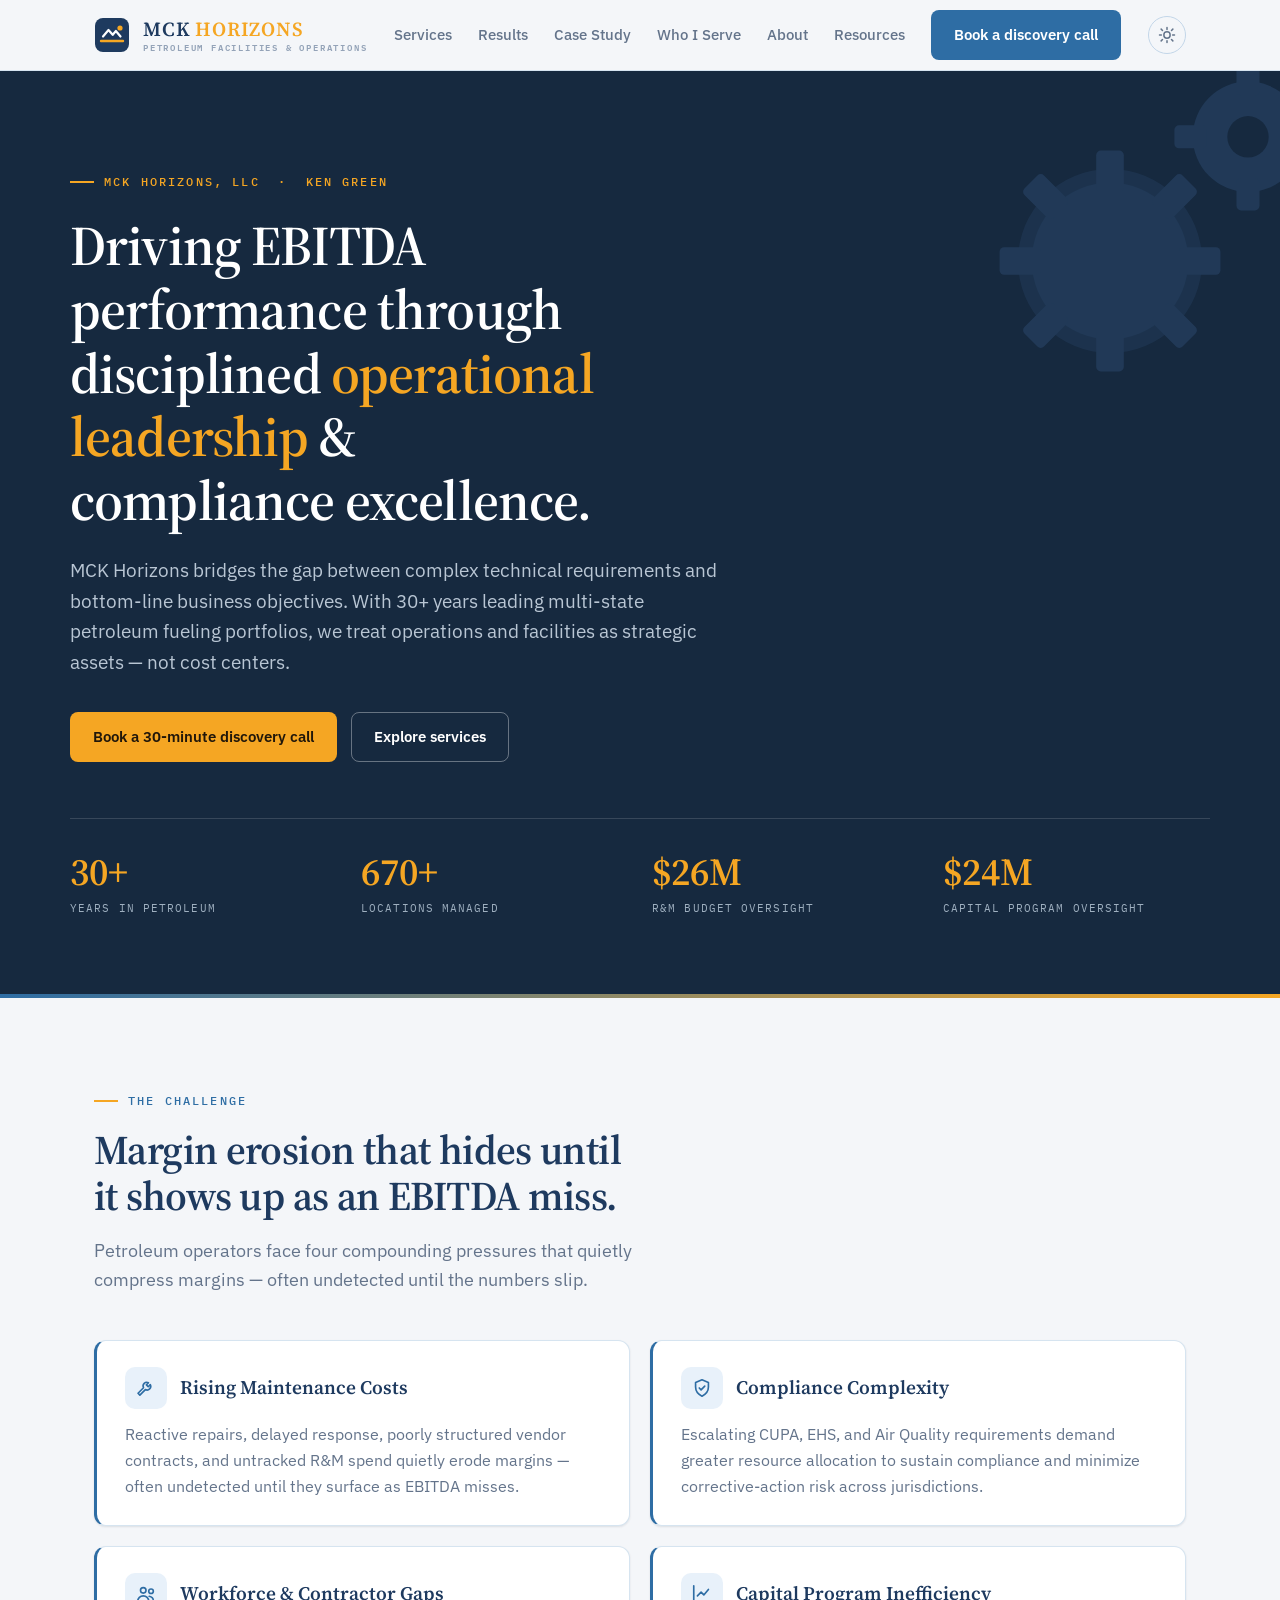
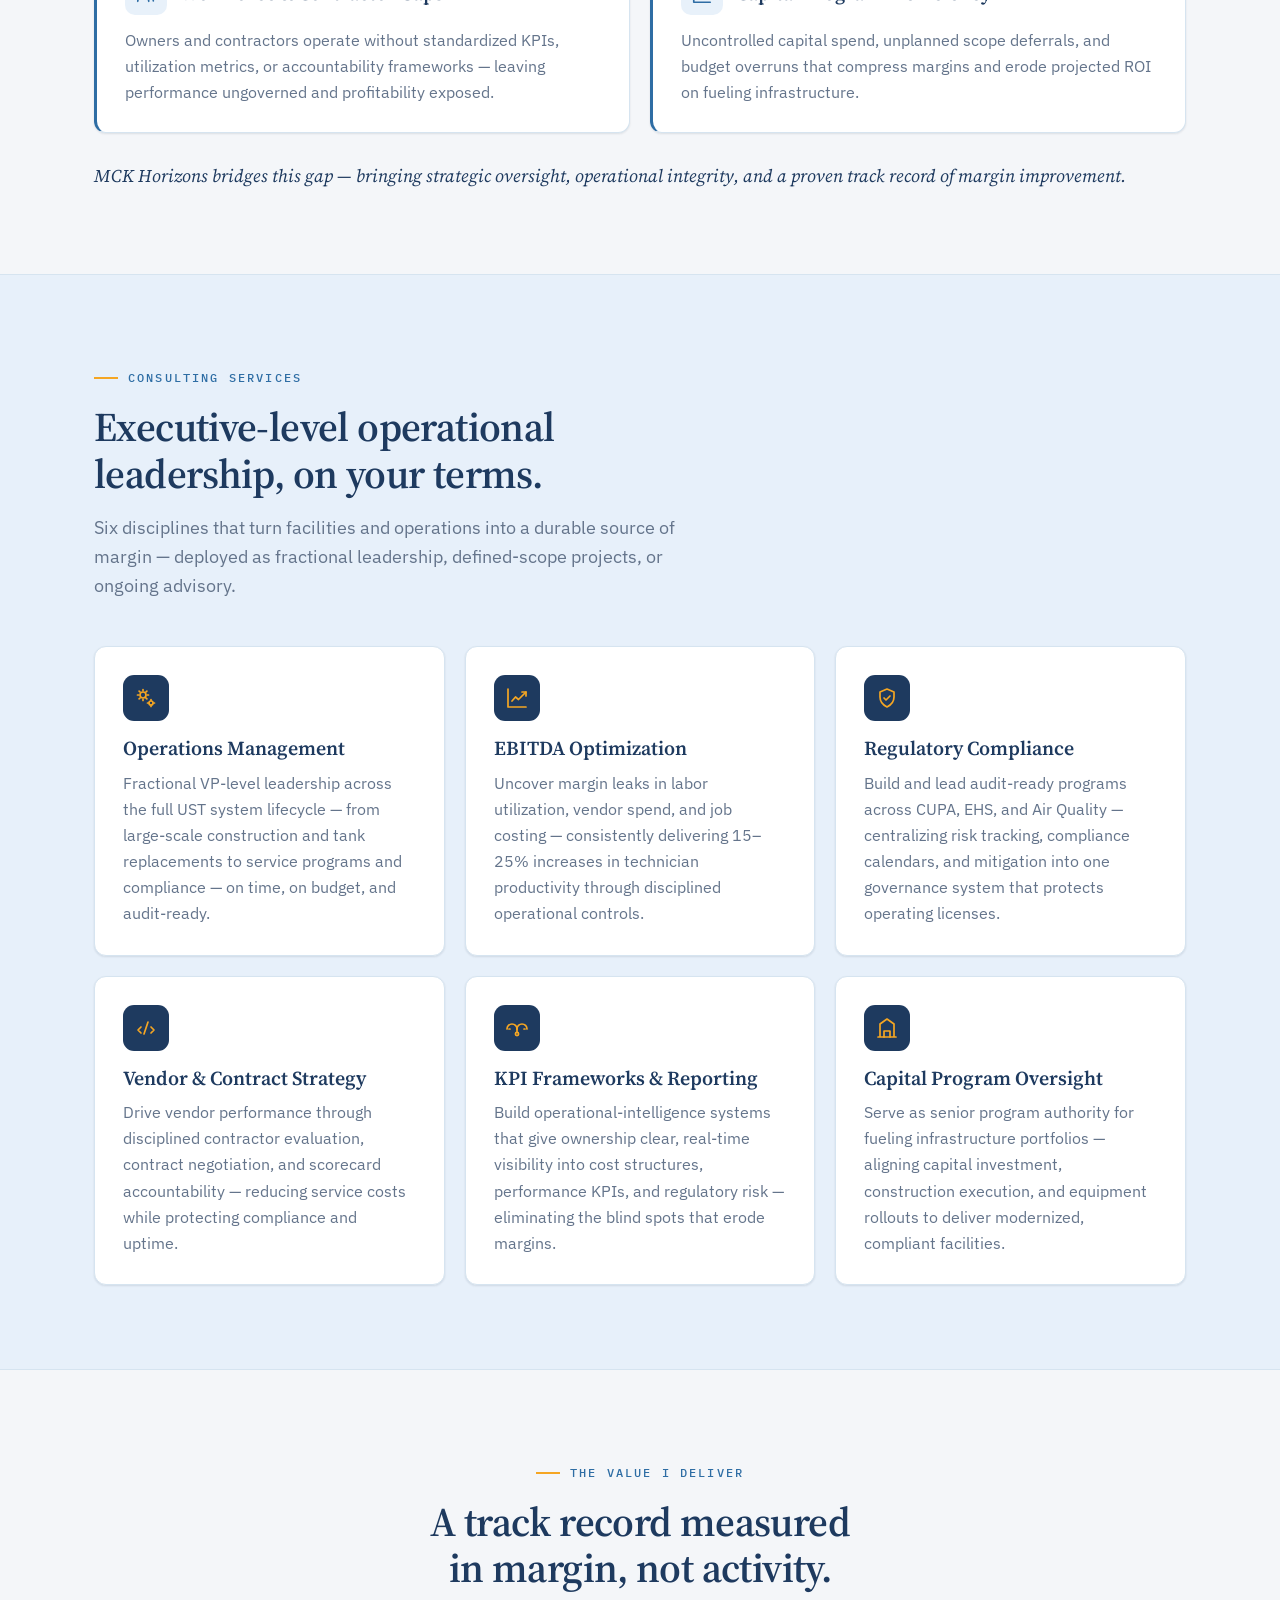
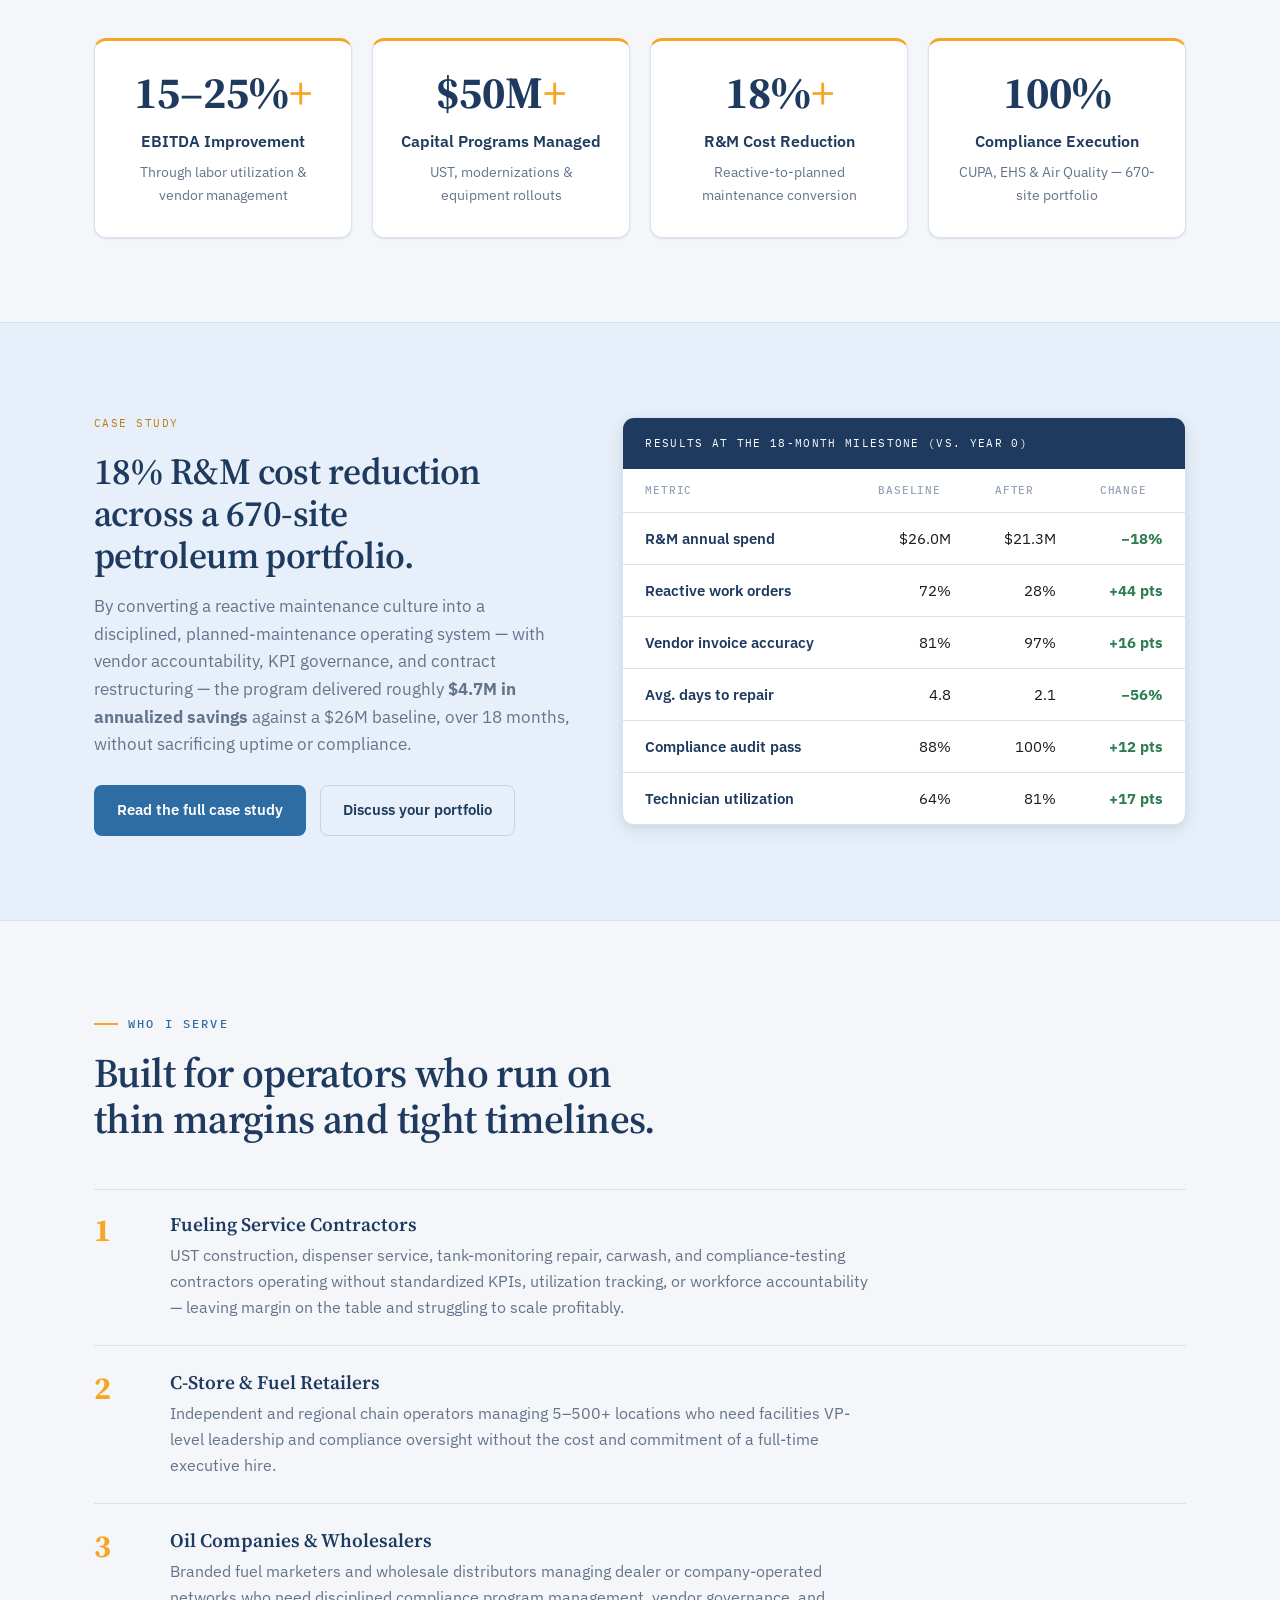
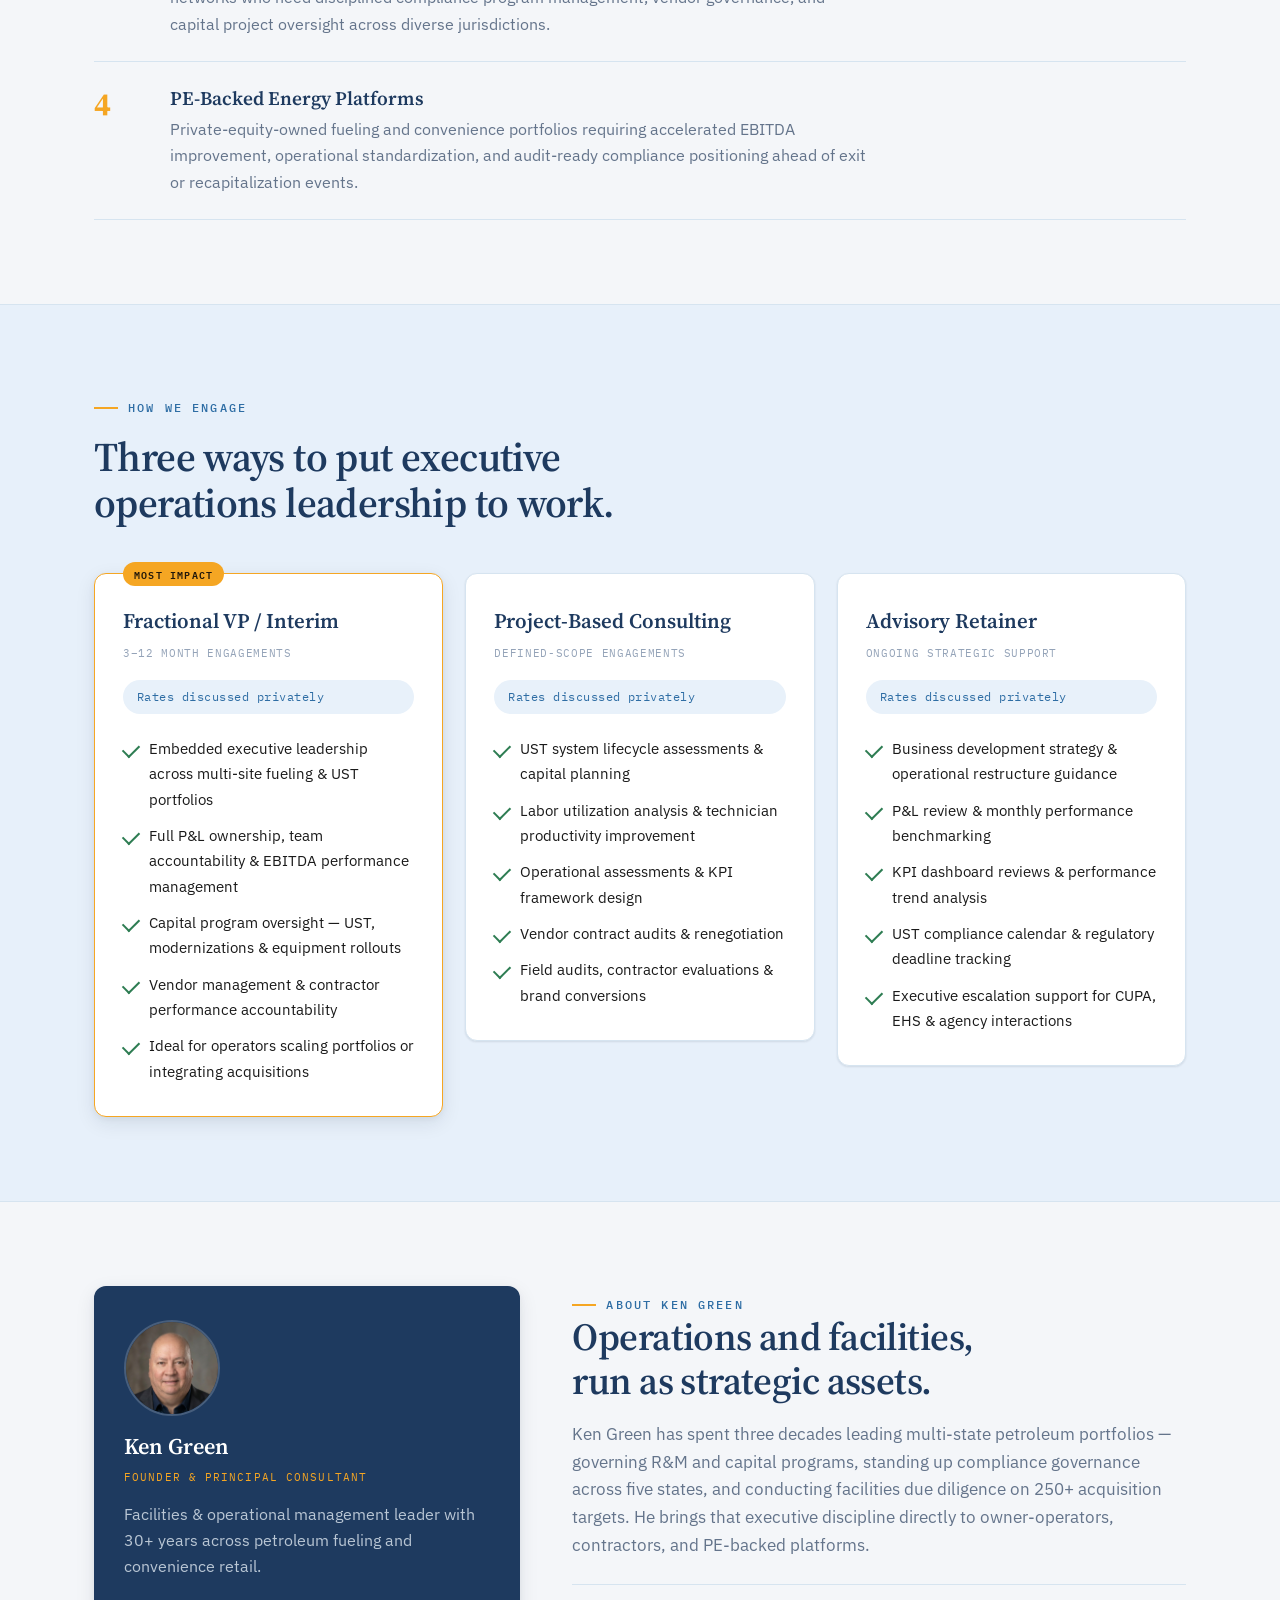
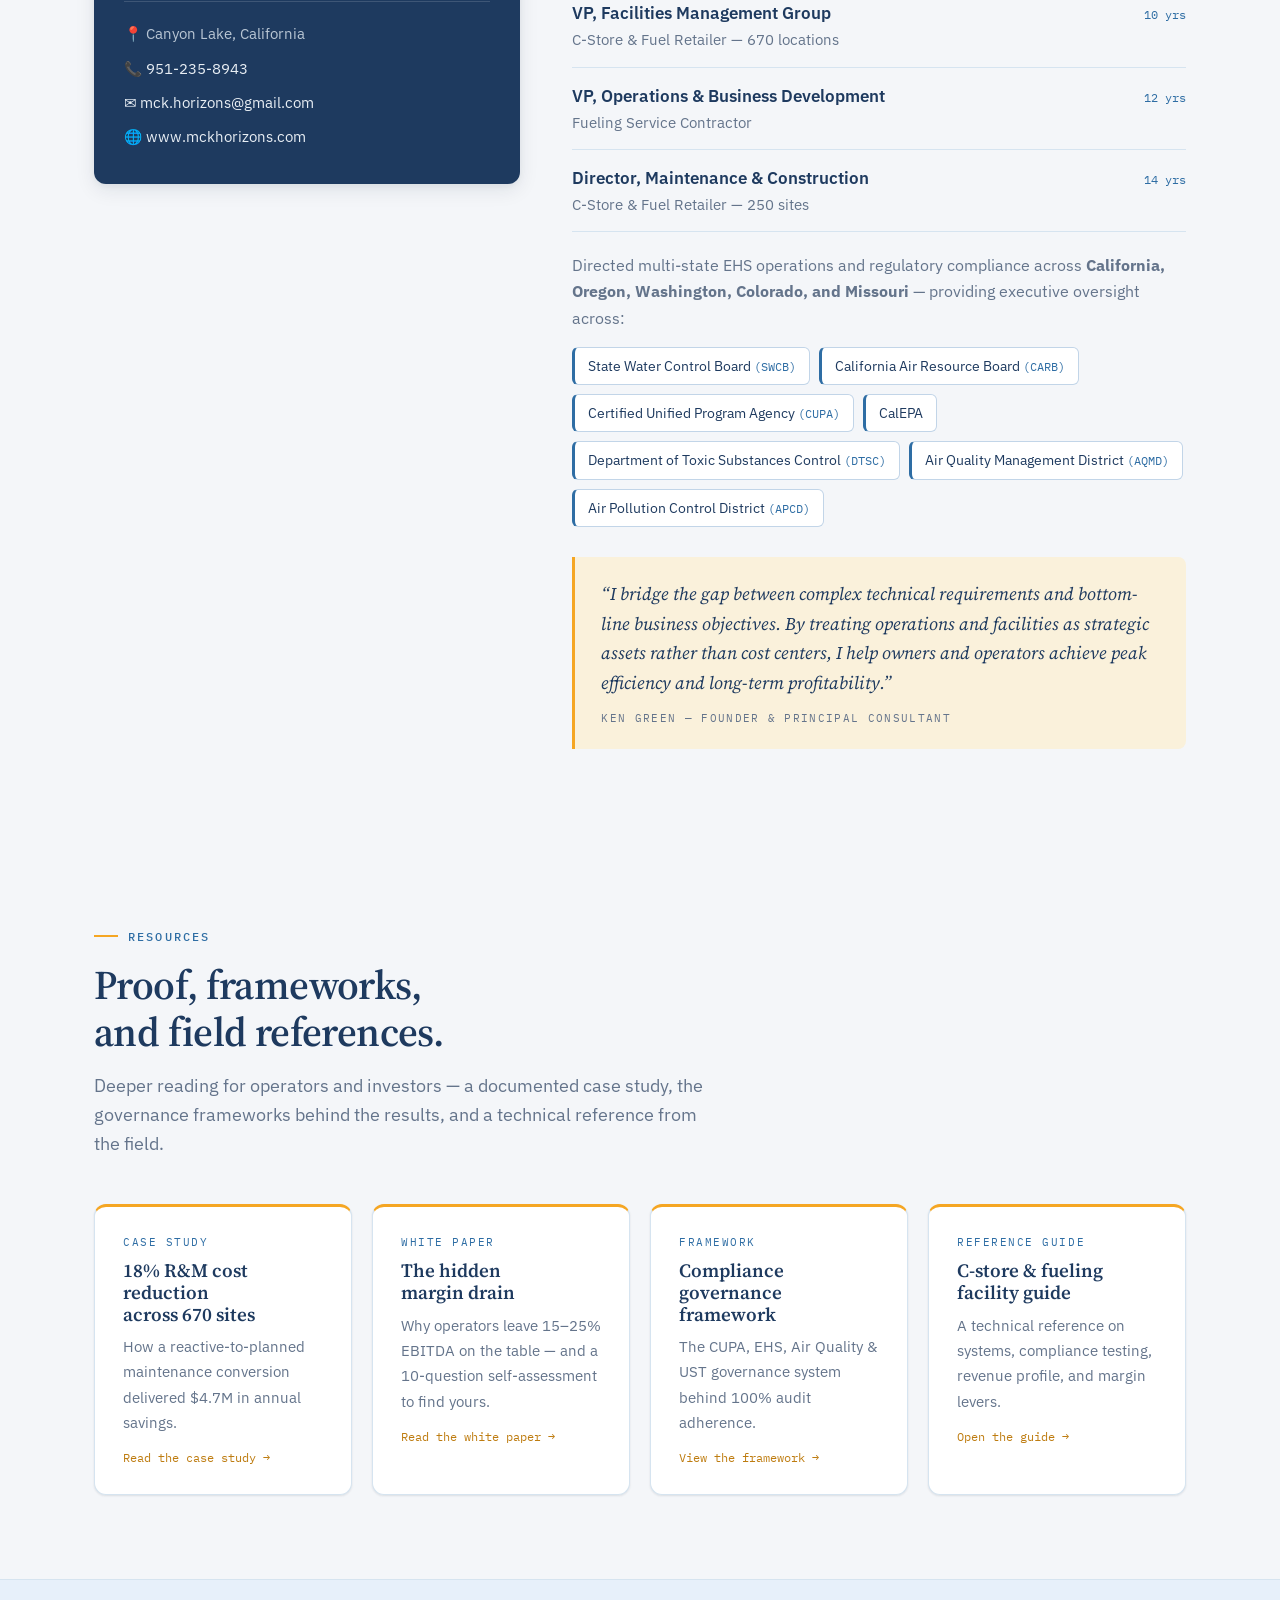
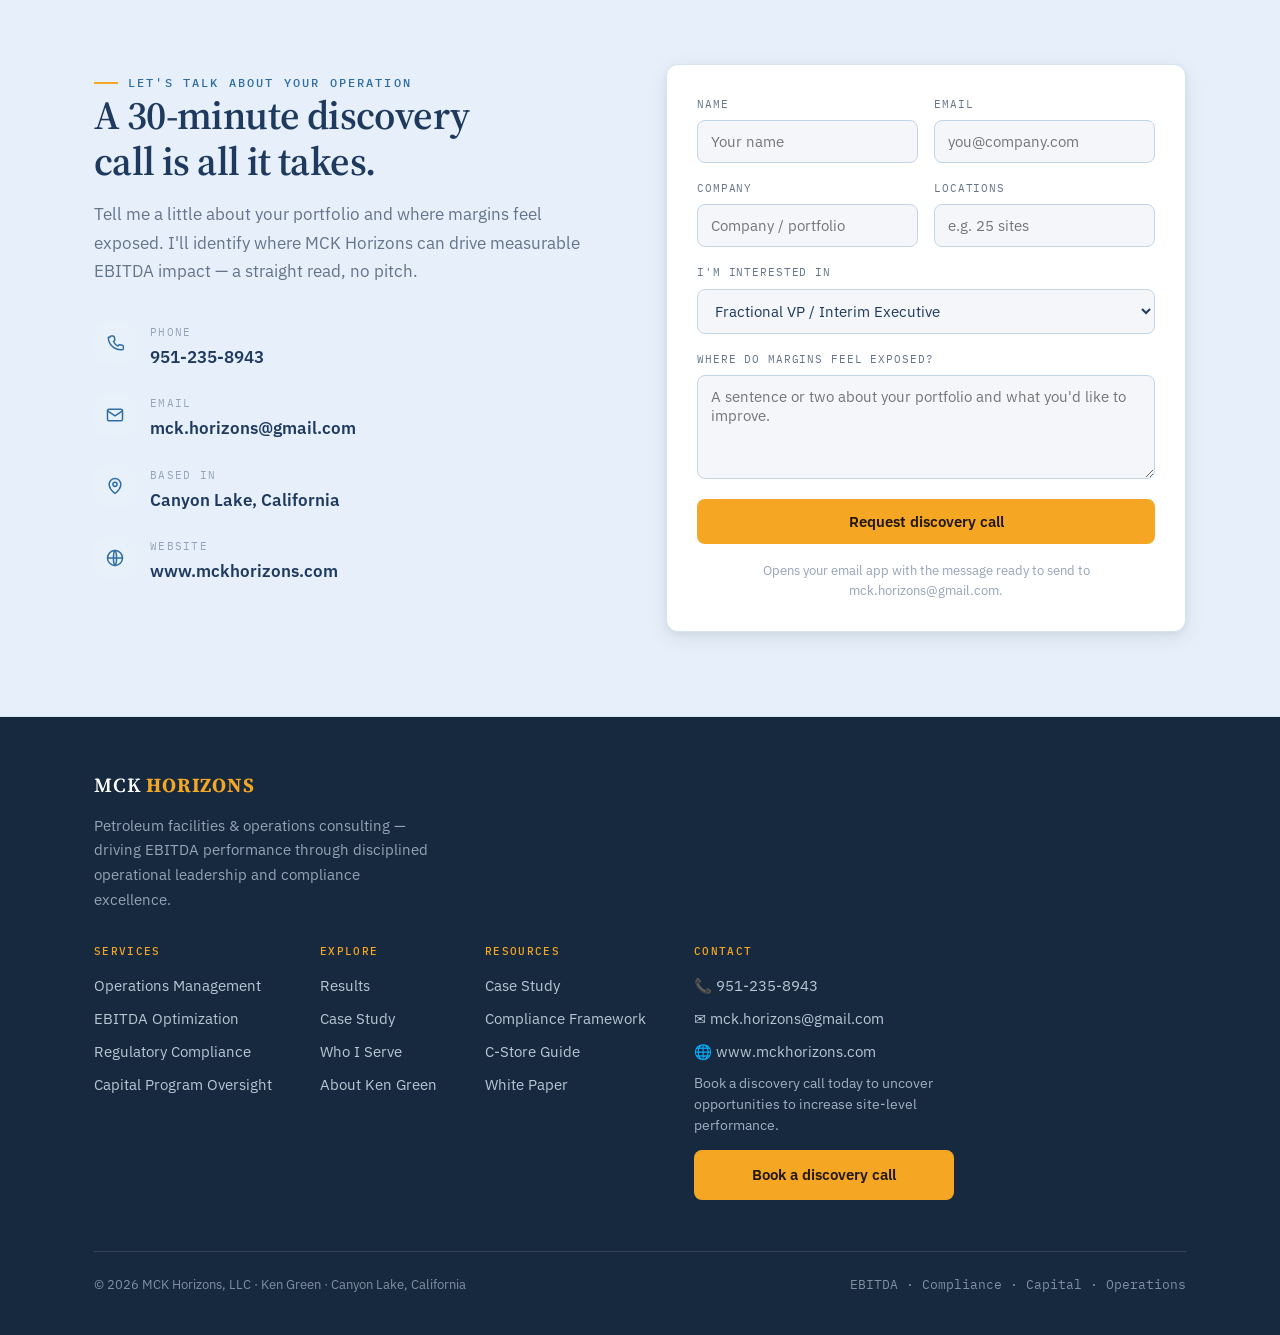
==== index.html @ ffe8a51e "Add files via upload" ====
<!doctype html>
<html lang="en">
<head>
<meta charset="utf-8">
<meta name="viewport" content="width=device-width, initial-scale=1">
<meta name="description" content="MCK Horizons, LLC - petroleum facilities & operations consulting led by Ken Green. 30+ years driving EBITDA performance, R&M cost reduction, and CUPA/EHS compliance across multi-site fueling and c-store portfolios.">
<link rel="canonical" href="https://www.mckhorizons.com/">
<meta name="robots" content="index, follow">
<meta property="og:type" content="website">
<meta property="og:site_name" content="MCK Horizons, LLC">
<meta property="og:title" content="MCK Horizons | Petroleum Facilities & Operations Consulting">
<meta property="og:description" content="Driving EBITDA performance through disciplined operational leadership & compliance excellence. Fractional VP leadership for fueling and c-store operators.">
<meta property="og:url" content="https://www.mckhorizons.com/">
<meta name="twitter:card" content="summary">
<meta name="twitter:title" content="MCK Horizons | Petroleum Facilities & Operations Consulting">
<meta name="twitter:description" content="EBITDA optimization, compliance, and capital program oversight for petroleum and fuel-retail operators.">
<script type="application/ld+json">{"@context":"https://schema.org","@type":"ProfessionalService","name":"MCK Horizons, LLC","description":"Petroleum facilities & operations consulting - EBITDA optimization, regulatory compliance, vendor and capital program oversight for fueling and convenience-retail operators.","url":"https://www.mckhorizons.com/","email":"mck.horizons@gmail.com","telephone":"+1-951-235-8943","founder":{"@type":"Person","name":"Ken Green","jobTitle":"Founder & Principal Consultant"},"address":{"@type":"PostalAddress","addressLocality":"Canyon Lake","addressRegion":"CA","addressCountry":"US"},"areaServed":"United States","knowsAbout":["EBITDA optimization","Petroleum facilities management","UST compliance","CUPA","Vendor management","Capital program oversight"]}</script>
<title>MCK Horizons | Petroleum Facilities & Operations Consulting - Ken Green</title>
<link rel="preconnect" href="https://fonts.googleapis.com">
<link rel="preconnect" href="https://fonts.gstatic.com" crossorigin>
<link rel="stylesheet" href="https://fonts.googleapis.com/css2?family=Source+Serif+4:ital,opsz,wght@0,8..60,400;0,8..60,500;0,8..60,600;0,8..60,700;1,8..60,400&family=IBM+Plex+Sans:wght@400;500;600;700&family=IBM+Plex+Mono:wght@400;500;600&display=swap">

<style>
  :root {
    /* Light theme — cool paper on navy-biased neutrals (brand: deep navy + gold) */
    --bg: #F4F6F9;
    --bg-alt: #E7F0FA;
    --surface: #FFFFFF;
    --ink: #1E3A5F;
    --ink-soft: #1A1A1A;
    --muted: #64748B;
    --faint: #94A3B8;
    --line: #D6E4F0;
    --line-strong: #C2D5E8;

    --navy: #1E3A5F;
    --navy-deep: #16293F;
    --accent: #2E6DA4;
    --accent-deep: #21557F;
    --accent-tint: #E8F1FA;
    --gold: #F5A623;
    --gold-deep: #BE7C10;
    --gold-tint: #FAF1DB;
    --green: #2E7D53;
    --green-tint: #E4F1EA;

    --shadow-sm: 0 1px 2px rgba(13,33,56,.06), 0 1px 3px rgba(13,33,56,.05);
    --shadow-md: 0 6px 20px rgba(13,33,56,.09), 0 2px 6px rgba(13,33,56,.05);
    --shadow-lg: 0 20px 52px rgba(13,33,56,.16);

    --serif: "Source Serif 4", Georgia, "Times New Roman", serif;
    --sans: "IBM Plex Sans", system-ui, -apple-system, "Segoe UI", sans-serif;
    --mono: "IBM Plex Mono", ui-monospace, "SFMono-Regular", Menlo, monospace;

    --maxw: 1140px;
    --radius: 12px;
    --radius-sm: 8px;
  }

  :root:not([data-theme="light"]) { color-scheme: light; }

  @media (prefers-color-scheme: dark) {
    :root:not([data-theme="light"]) {
      color-scheme: dark;
      --bg: #0A1622;
      --bg-alt: #0E1F31;
      --surface: #132A42;
      --ink: #E9EFF5;
      --ink-soft: #C7D5E1;
      --muted: #93A5B6;
      --faint: #6B7E90;
      --line: #21405C;
      --line-strong: #2D4E6E;
      --accent: #5C99CB;
      --accent-deep: #4680B2;
      --accent-tint: #123049;
      --gold: #F2AE33;
      --gold-deep: #D19A2E;
      --gold-tint: #2A2412;
      --green: #4CB07A;
      --green-tint: #12281D;
      --shadow-sm: 0 1px 2px rgba(0,0,0,.4);
      --shadow-md: 0 6px 20px rgba(0,0,0,.45);
      --shadow-lg: 0 22px 54px rgba(0,0,0,.6);
    }
  }

  :root[data-theme="dark"] {
    color-scheme: dark;
    --bg: #0A1622;
    --bg-alt: #0E1F31;
    --surface: #132A42;
    --ink: #E9EFF5;
    --ink-soft: #C7D5E1;
    --muted: #93A5B6;
    --faint: #6B7E90;
    --line: #21405C;
    --line-strong: #2D4E6E;
    --accent: #5C99CB;
    --accent-deep: #4680B2;
    --accent-tint: #123049;
    --gold: #F2AE33;
    --gold-deep: #D19A2E;
    --gold-tint: #2A2412;
    --green: #4CB07A;
    --green-tint: #12281D;
    --shadow-sm: 0 1px 2px rgba(0,0,0,.4);
    --shadow-md: 0 6px 20px rgba(0,0,0,.45);
    --shadow-lg: 0 22px 54px rgba(0,0,0,.6);
  }

  * { box-sizing: border-box; }

  body {
    margin: 0;
    background: var(--bg);
    color: var(--ink-soft);
    font-family: var(--sans);
    font-size: 17px;
    line-height: 1.65;
    -webkit-font-smoothing: antialiased;
    text-rendering: optimizeLegibility;
  }

  h1, h2, h3, h4 {
    font-family: var(--serif);
    color: var(--ink);
    line-height: 1.14;
    text-wrap: balance;
    margin: 0;
    font-weight: 600;
  }
  p { margin: 0; }
  a { color: inherit; }

  .wrap { width: 100%; max-width: var(--maxw); margin: 0 auto; padding: 0 24px; }

  .eyebrow {
    font-family: var(--mono);
    font-size: 12px;
    font-weight: 500;
    letter-spacing: .18em;
    text-transform: uppercase;
    color: var(--accent);
    display: inline-flex;
    align-items: center;
    gap: 10px;
  }
  .eyebrow::before { content: ""; width: 24px; height: 2px; background: var(--gold); display: inline-block; }
  .eyebrow.on-navy { color: var(--gold); }
  .eyebrow.on-navy::before { background: var(--gold); }

  /* ---------- Buttons ---------- */
  .btn {
    display: inline-flex; align-items: center; gap: 9px;
    font-family: var(--sans); font-size: 15px; font-weight: 600;
    padding: 12px 22px; border-radius: var(--radius-sm);
    border: 1px solid transparent; cursor: pointer; text-decoration: none;
    transition: transform .15s ease, background .2s ease, border-color .2s ease, color .2s ease;
  }
  .btn:focus-visible { outline: 3px solid var(--gold); outline-offset: 2px; }
  .btn-primary { background: var(--gold); color: #21170a; }
  .btn-primary:hover { background: var(--gold-deep); color: #fff; transform: translateY(-1px); }
  .btn-navy { background: var(--accent); color: #fff; }
  .btn-navy:hover { background: var(--accent-deep); transform: translateY(-1px); }
  .btn-ghost { background: transparent; color: var(--ink); border-color: var(--line-strong); }
  .btn-ghost:hover { border-color: var(--accent); color: var(--accent); }
  .btn-ghost.on-navy { color: #fff; border-color: rgba(255,255,255,.35); }
  .btn-ghost.on-navy:hover { border-color: var(--gold); color: var(--gold); }

  /* ---------- Header ---------- */
  header.site {
    position: sticky; top: 0; z-index: 50;
    background: color-mix(in srgb, var(--bg) 88%, transparent);
    backdrop-filter: saturate(140%) blur(10px);
    border-bottom: 1px solid var(--line);
  }
  .nav { display: flex; align-items: center; justify-content: space-between; height: 70px; }
  .brand { display: flex; align-items: center; gap: 13px; text-decoration: none; color: var(--ink); }
  .brand .mark { flex: none; }
  .brand .name { font-family: var(--serif); font-weight: 600; font-size: 20px; letter-spacing: .04em; line-height: 1; text-transform: uppercase; }
  .brand .name b { color: var(--gold); font-weight: 600; }
  .brand .tag { display: block; font-family: var(--mono); font-size: 9px; letter-spacing: .2em; text-transform: uppercase; color: var(--faint); margin-top: 4px; }
  .nav-links { display: flex; align-items: center; gap: 26px; }
  .nav-links a.link { text-decoration: none; color: var(--muted); font-size: 14.5px; font-weight: 500; transition: color .18s ease; }
  .nav-links a.link:hover { color: var(--ink); }
  .nav-right { display: flex; align-items: center; gap: 16px; }

  .theme-toggle {
    background: transparent; border: 1px solid var(--line-strong); color: var(--muted);
    width: 38px; height: 38px; border-radius: 50%; cursor: pointer;
    display: inline-grid; place-items: center; transition: color .2s, border-color .2s;
  }
  .theme-toggle:hover { color: var(--accent); border-color: var(--accent); }
  .theme-toggle:focus-visible { outline: 3px solid var(--gold); outline-offset: 2px; }
  .theme-toggle .moon { display: none; }
  :root[data-theme="dark"] .theme-toggle .sun { display: none; }
  :root[data-theme="dark"] .theme-toggle .moon { display: block; }
  @media (prefers-color-scheme: dark) {
    :root:not([data-theme="light"]) .theme-toggle .sun { display: none; }
    :root:not([data-theme="light"]) .theme-toggle .moon { display: block; }
  }
  .menu-btn { display: none; }

  /* ---------- Hero (committed navy panel, on-brand) ---------- */
  .hero { background: var(--navy-deep); color: #E8EEF4; position: relative; overflow: hidden; }
  .hero::after {
    content: ""; position: absolute; left: 0; right: 0; bottom: 0; height: 4px;
    background: linear-gradient(90deg, var(--accent), var(--gold));
  }
  .gears { position: absolute; top: -40px; right: -60px; width: 460px; height: 460px; color: #2C4A70; opacity: .5; pointer-events: none; }
  .hero-inner { position: relative; padding: 92px 0 78px; z-index: 2; }
  .hero h1 {
    color: #fff; font-size: clamp(2.3rem, 4.6vw, 3.5rem);
    letter-spacing: -.015em; max-width: 20ch; margin-top: 22px;
  }
  .hero h1 .gold { color: var(--gold); }
  .hero .lede { font-size: 1.16rem; color: #B9C6D4; max-width: 60ch; margin-top: 22px; }
  .hero-cta { display: flex; gap: 14px; margin-top: 34px; flex-wrap: wrap; }
  .hero-stats {
    display: grid; grid-template-columns: repeat(4, 1fr); gap: 24px;
    margin-top: 56px; padding-top: 34px; border-top: 1px solid rgba(255,255,255,.14);
  }
  .hero-stats .st .k { font-family: var(--serif); font-size: clamp(1.8rem, 3vw, 2.4rem); font-weight: 600; color: var(--gold); display: block; line-height: 1; }
  .hero-stats .st .v { font-family: var(--mono); font-size: 11px; letter-spacing: .1em; text-transform: uppercase; color: #9FB0C0; margin-top: 8px; }

  /* ---------- Section scaffolding ---------- */
  section { scroll-margin-top: 82px; }
  .band { padding: 84px 0; }
  .band.alt { background: var(--bg-alt); border-top: 1px solid var(--line); border-bottom: 1px solid var(--line); }
  .sec-head { max-width: 62ch; margin-bottom: 46px; }
  .sec-head.center { margin-left: auto; margin-right: auto; text-align: center; }
  .sec-head.center .eyebrow { justify-content: center; }
  .sec-head h2 { font-size: clamp(1.9rem, 3.4vw, 2.55rem); letter-spacing: -.015em; margin-top: 16px; }
  .sec-head p { color: var(--muted); font-size: 1.1rem; margin-top: 16px; }

  /* ---------- Challenge cards ---------- */
  .grid-2 { display: grid; grid-template-columns: repeat(2, 1fr); gap: 20px; }
  .challenge {
    background: var(--surface); border: 1px solid var(--line);
    border-left: 3px solid var(--accent); border-radius: var(--radius);
    padding: 26px 28px; box-shadow: var(--shadow-sm);
  }
  .challenge .ch-top { display: flex; align-items: center; gap: 13px; margin-bottom: 12px; }
  .challenge .ico { width: 42px; height: 42px; border-radius: 10px; background: var(--accent-tint); color: var(--accent); display: grid; place-items: center; flex: none; }
  .challenge h3 { font-size: 1.2rem; }
  .challenge p { color: var(--muted); font-size: .99rem; }

  /* ---------- Services ---------- */
  .services { display: grid; grid-template-columns: repeat(3, 1fr); gap: 20px; }
  .svc {
    background: var(--surface); border: 1px solid var(--line);
    border-radius: var(--radius); padding: 28px; box-shadow: var(--shadow-sm);
    transition: transform .18s ease, box-shadow .2s ease, border-color .2s ease;
  }
  .svc:hover { transform: translateY(-3px); box-shadow: var(--shadow-md); border-color: var(--accent); }
  .svc .ico { width: 46px; height: 46px; border-radius: 11px; background: var(--navy); color: var(--gold); display: grid; place-items: center; margin-bottom: 16px; }
  .svc h3 { font-size: 1.24rem; margin-bottom: 10px; }
  .svc p { color: var(--muted); font-size: .99rem; }

  /* ---------- Results metric band ---------- */
  .metrics { display: grid; grid-template-columns: repeat(4, 1fr); gap: 20px; }
  .metric {
    background: var(--surface); border: 1px solid var(--line); border-radius: var(--radius);
    padding: 30px 24px; text-align: center; box-shadow: var(--shadow-sm);
    border-top: 3px solid var(--gold);
  }
  .metric .k { font-family: var(--serif); font-size: clamp(2rem, 3.6vw, 2.8rem); font-weight: 700; color: var(--ink); line-height: 1; }
  .metric .lbl { font-weight: 600; color: var(--ink); margin-top: 12px; font-size: 1.02rem; }
  .metric .sub { color: var(--muted); font-size: .88rem; margin-top: 6px; }

  /* ---------- Case study ---------- */
  .case { display: grid; grid-template-columns: .92fr 1.08fr; gap: 48px; align-items: center; }
  .case-copy .conf { font-family: var(--mono); font-size: 10.5px; letter-spacing: .14em; text-transform: uppercase; color: var(--gold-deep); }
  .case-copy h2 { font-size: clamp(1.7rem, 3vw, 2.3rem); letter-spacing: -.015em; margin-top: 16px; }
  .case-copy p { color: var(--muted); margin-top: 16px; font-size: 1.05rem; }
  .case-copy .btn { margin-top: 26px; }
  .case-table {
    background: var(--surface); border: 1px solid var(--line);
    border-radius: var(--radius); overflow: hidden; box-shadow: var(--shadow-md);
  }
  .case-table .cthead { background: var(--navy); color: #fff; padding: 16px 22px; font-family: var(--mono); font-size: 11px; letter-spacing: .12em; text-transform: uppercase; }
  table.results { width: 100%; border-collapse: collapse; font-size: .95rem; }
  table.results th, table.results td { text-align: left; padding: 13px 22px; border-bottom: 1px solid var(--line); }
  table.results thead th { font-family: var(--mono); font-size: 10.5px; letter-spacing: .08em; text-transform: uppercase; color: var(--faint); font-weight: 500; }
  table.results td { color: var(--ink-soft); }
  table.results td.metric-name { font-weight: 600; color: var(--ink); }
  table.results td.num { font-variant-numeric: tabular-nums; text-align: right; }
  table.results td.delta { text-align: right; font-weight: 700; color: var(--green); font-variant-numeric: tabular-nums; }
  table.results tr:last-child td { border-bottom: none; }

  /* ---------- Who I serve ---------- */
  .serve { display: grid; gap: 2px; }
  .serve-row {
    display: grid; grid-template-columns: 56px 1fr; gap: 20px; align-items: start;
    padding: 24px 0; border-bottom: 1px solid var(--line);
  }
  .serve-row:first-child { border-top: 1px solid var(--line); }
  .serve-row .n { font-family: var(--serif); font-size: 2rem; font-weight: 700; color: var(--gold); line-height: 1; }
  .serve-row h3 { font-size: 1.2rem; margin-bottom: 6px; }
  .serve-row p { color: var(--muted); font-size: 1rem; max-width: 70ch; }

  /* ---------- Engagement / pricing ---------- */
  .tiers { display: grid; grid-template-columns: repeat(3, 1fr); gap: 22px; align-items: start; }
  .tier {
    background: var(--surface); border: 1px solid var(--line); border-radius: var(--radius);
    padding: 30px 28px 32px; box-shadow: var(--shadow-sm); display: flex; flex-direction: column;
  }
  .tier.feature { border-color: var(--gold); box-shadow: var(--shadow-md); position: relative; }
  .tier.feature .badge {
    position: absolute; top: -12px; left: 28px; background: var(--gold); color: #21170a;
    font-family: var(--mono); font-size: 10px; letter-spacing: .12em; text-transform: uppercase;
    padding: 4px 11px; border-radius: 20px; font-weight: 600;
  }
  .tier .tname { font-family: var(--serif); font-size: 1.3rem; font-weight: 600; color: var(--ink); }
  .tier .tsub { font-family: var(--mono); font-size: 11px; letter-spacing: .06em; text-transform: uppercase; color: var(--faint); margin-top: 6px; }
  .tier .price { font-family: var(--serif); font-size: 1.5rem; font-weight: 700; color: var(--accent); margin: 18px 0 4px; }
  .tier .price small { font-size: .9rem; color: var(--muted); font-weight: 400; font-family: var(--sans); }
  .tier .price-note { display: inline-flex; align-items: center; gap: 8px; font-family: var(--mono); font-size: 12px; letter-spacing: .04em; color: var(--accent); background: var(--accent-tint); border-radius: 20px; padding: 7px 14px; margin: 18px 0 2px; }
  .tier ul { list-style: none; padding: 0; margin: 20px 0 0; display: grid; gap: 11px; }
  .tier ul li { position: relative; padding-left: 26px; font-size: .96rem; color: var(--ink-soft); }
  .tier ul li::before {
    content: ""; position: absolute; left: 0; top: 8px; width: 14px; height: 8px;
    border-left: 2px solid var(--green); border-bottom: 2px solid var(--green);
    transform: rotate(-45deg);
  }

  /* ---------- About ---------- */
  .about-grid { display: grid; grid-template-columns: .82fr 1.18fr; gap: 52px; align-items: start; }
  .about-card {
    background: var(--navy); color: #E8EEF4; border-radius: var(--radius);
    padding: 34px 30px; box-shadow: var(--shadow-md); position: relative; overflow: hidden;
  }
  .about-card .avatar-photo {
    width: 96px; height: 96px; object-fit: cover; object-position: center 20%;
    border-radius: 50%; border: 2px solid rgba(255,255,255,.18);
    display: block; margin-bottom: 18px;
  }
  .about-card h3 { color: #fff; font-size: 1.4rem; }
  .about-card .role { font-family: var(--mono); font-size: 11px; letter-spacing: .1em; text-transform: uppercase; color: var(--gold); margin-top: 8px; }
  .about-card .contact-mini { margin-top: 22px; padding-top: 20px; border-top: 1px solid rgba(255,255,255,.14); display: grid; gap: 10px; font-size: .92rem; color: #B9C6D4; }
  .about-card .contact-mini a { color: #E8EEF4; text-decoration: none; }
  .about-card .contact-mini a:hover { color: var(--gold); }
  .about-body h2 { font-size: clamp(1.8rem, 3vw, 2.4rem); letter-spacing: -.015em; }
  .about-body > p { color: var(--muted); margin-top: 18px; font-size: 1.06rem; }
  .cred { margin-top: 24px; display: grid; gap: 0; }
  .cred .row { display: grid; grid-template-columns: 1fr auto; gap: 14px; padding: 14px 0; border-bottom: 1px solid var(--line); align-items: baseline; }
  .cred .row:first-child { border-top: 1px solid var(--line); }
  .cred .role-t { font-weight: 600; color: var(--ink); }
  .cred .org { color: var(--muted); font-size: .95rem; }
  .cred .yrs { font-family: var(--mono); font-size: 12px; color: var(--accent); white-space: nowrap; }
  .agencies { list-style: none; padding: 0; margin: 16px 0 0; display: flex; flex-wrap: wrap; gap: 9px; }
  .agencies li { font-size: 13.5px; color: var(--ink); background: var(--surface); border: 1px solid var(--line-strong); border-left: 3px solid var(--accent); padding: 7px 13px; border-radius: 6px; }
  .agencies li span { color: var(--accent); font-family: var(--mono); font-size: 11.5px; }
  .quote-line { margin-top: 30px; padding: 22px 26px; border-left: 3px solid var(--gold); background: var(--gold-tint); border-radius: 0 var(--radius-sm) var(--radius-sm) 0; }
  .quote-line p { font-family: var(--serif); font-style: italic; font-size: 1.12rem; color: var(--ink); }
  .quote-line .by { font-family: var(--mono); font-size: 11px; letter-spacing: .12em; text-transform: uppercase; color: var(--muted); margin-top: 12px; }

  /* ---------- Contact ---------- */
  .contact-grid { display: grid; grid-template-columns: 1fr 1fr; gap: 52px; align-items: start; }
  .contact-info h2 { font-size: clamp(1.9rem, 3.4vw, 2.5rem); letter-spacing: -.015em; }
  .contact-info p { color: var(--muted); margin-top: 16px; font-size: 1.08rem; }
  .contact-lines { margin-top: 30px; display: grid; gap: 16px; }
  .cline { display: flex; gap: 14px; align-items: center; }
  .cline .ci { width: 42px; height: 42px; border-radius: 10px; flex: none; background: var(--accent-tint); color: var(--accent); display: grid; place-items: center; }
  .cline .lbl { font-family: var(--mono); font-size: 10.5px; letter-spacing: .12em; text-transform: uppercase; color: var(--faint); }
  .cline a, .cline span.val { display: block; color: var(--ink); text-decoration: none; font-weight: 600; font-size: 1.04rem; }
  .cline a:hover { color: var(--accent); }

  form.contact { background: var(--surface); border: 1px solid var(--line); border-radius: var(--radius); padding: 30px; box-shadow: var(--shadow-md); display: grid; gap: 16px; }
  .field { display: grid; gap: 7px; }
  .field label { font-family: var(--mono); font-size: 11px; letter-spacing: .08em; text-transform: uppercase; color: var(--muted); }
  .field input, .field textarea, .field select {
    font-family: var(--sans); font-size: 15px; color: var(--ink); width: 100%;
    background: var(--bg); border: 1px solid var(--line-strong); border-radius: var(--radius-sm); padding: 11px 13px;
    transition: border-color .18s ease, box-shadow .18s ease;
  }
  .field textarea { resize: vertical; min-height: 104px; }
  .field input:focus, .field textarea:focus, .field select:focus { outline: none; border-color: var(--accent); box-shadow: 0 0 0 3px var(--accent-tint); }
  .form-row { display: grid; grid-template-columns: 1fr 1fr; gap: 16px; }
  form.contact .btn-primary { width: 100%; justify-content: center; margin-top: 4px; }
  .form-note { font-size: 12.5px; color: var(--faint); text-align: center; }

  /* ---------- Footer ---------- */
  footer.site { background: var(--navy-deep); color: #B9C6D4; padding: 52px 0 40px; }
  .foot { display: flex; justify-content: space-between; align-items: flex-start; gap: 30px; flex-wrap: wrap; }
  .foot .fbrand { max-width: 34ch; }
  .foot .fbrand .name { font-family: var(--serif); font-weight: 600; font-size: 20px; letter-spacing: .04em; text-transform: uppercase; color: #fff; }
  .foot .fbrand .name b { color: var(--gold); }
  .foot .fbrand p { color: #93A5B6; font-size: .93rem; margin-top: 12px; }
  .foot-links { display: flex; gap: 48px; flex-wrap: wrap; }
  .foot-col h5 { font-family: var(--mono); font-size: 11px; letter-spacing: .12em; text-transform: uppercase; color: var(--gold); margin: 0 0 14px; font-weight: 500; }
  .foot-col a { display: block; text-decoration: none; color: #B9C6D4; font-size: 14.5px; margin-bottom: 9px; transition: color .16s; }
  .foot-col a:hover { color: #fff; }
  .contact-col { max-width: 260px; }
  .foot-cta { color: #9FB0C0; font-size: 13.5px; line-height: 1.55; margin: 6px 0 14px; }
  .foot-btn { margin-top: 2px; width: 100%; justify-content: center; text-align: center; } .foot-col a.foot-btn { color: #21170a; } .foot-col a.foot-btn:hover { color: #fff; }
  .foot-bottom { margin-top: 42px; padding-top: 22px; border-top: 1px solid rgba(255,255,255,.12); display: flex; justify-content: space-between; gap: 16px; flex-wrap: wrap; font-size: 13px; color: #7E90A2; }
  .foot-bottom .mono { font-family: var(--mono); }

  .note { font-family: var(--mono); font-size: 11.5px; color: var(--gold-deep); background: var(--gold-tint); border: 1px dashed color-mix(in srgb, var(--gold) 55%, transparent); padding: 3px 9px; border-radius: 6px; display: inline-block; }

  @media (prefers-reduced-motion: reduce) { * { transition: none !important; scroll-behavior: auto !important; } }

  /* ---------- Responsive ---------- */
  @media (max-width: 900px) {
    .services { grid-template-columns: 1fr 1fr; }
    .tiers { grid-template-columns: 1fr; }
    .case { grid-template-columns: 1fr; gap: 34px; }
    .about-grid { grid-template-columns: 1fr; gap: 34px; }
  }
  @media (max-width: 760px) {
    .nav-links { display: none; }
    .menu-btn { display: inline-grid; place-items: center; width: 40px; height: 40px; border-radius: 8px; background: transparent; border: 1px solid var(--line-strong); color: var(--ink); cursor: pointer; }
    .nav-links.open { display: flex; position: absolute; top: 70px; left: 0; right: 0; flex-direction: column; align-items: flex-start; gap: 4px; background: var(--surface); border-bottom: 1px solid var(--line); padding: 16px 24px 22px; box-shadow: var(--shadow-md); }
    .nav-links.open a.link { padding: 8px 0; font-size: 16px; }
    .nav-links.open .btn { margin-top: 8px; }
    .grid-2, .services, .metrics, .contact-grid { grid-template-columns: 1fr; }
    .hero-stats { grid-template-columns: 1fr 1fr; gap: 22px; }
    .gears { display: none; }
  }
  @media (max-width: 460px) {
    body { font-size: 16px; }
    .form-row { grid-template-columns: 1fr; }
    .hero-inner { padding: 62px 0 54px; }
    .band { padding: 60px 0; }
    .serve-row { grid-template-columns: 40px 1fr; gap: 14px; }
  }
</style>
</head>
<body>
<header class="site">
  <div class="wrap nav">
    <a class="brand" href="#top" aria-label="MCK Horizons home">
      <svg class="mark" width="36" height="36" viewBox="0 0 36 36" fill="none" aria-hidden="true">
        <rect x="1" y="1" width="34" height="34" rx="8" fill="var(--navy)"/>
        <path d="M7 24h22" stroke="var(--gold)" stroke-width="2.4" stroke-linecap="round"/>
        <path d="M9 19.5l5.5-6.5 4.2 4.8 3.2-3.8 4.6 5.5" stroke="#fff" stroke-width="2.2" stroke-linecap="round" stroke-linejoin="round"/>
        <circle cx="26" cy="11" r="2.6" fill="var(--gold)"/>
      </svg>
      <span class="name">MCK <b>Horizons</b>
        <span class="tag">Petroleum Facilities &amp; Operations</span>
      </span>
    </a>

    <nav class="nav-links" id="navlinks">
      <a class="link" href="#services">Services</a>
      <a class="link" href="#results">Results</a>
      <a class="link" href="#case">Case Study</a>
      <a class="link" href="#serve">Who I Serve</a>
      <a class="link" href="#about">About</a>
      <a class="link" href="#resources">Resources</a>
      <a class="btn btn-navy" href="#contact">Book a discovery call</a>
    </nav>

    <div class="nav-right">
      <button class="theme-toggle" id="themeToggle" aria-label="Toggle color theme">
        <svg class="sun" width="18" height="18" viewBox="0 0 24 24" fill="none" stroke="currentColor" stroke-width="2" stroke-linecap="round"><circle cx="12" cy="12" r="4.2"/><path d="M12 2v2.5M12 19.5V22M4.2 4.2l1.8 1.8M18 18l1.8 1.8M2 12h2.5M19.5 12H22M4.2 19.8L6 18M18 6l1.8-1.8"/></svg>
        <svg class="moon" width="18" height="18" viewBox="0 0 24 24" fill="currentColor"><path d="M21 12.8A8.5 8.5 0 1 1 11.2 3a6.6 6.6 0 0 0 9.8 9.8z"/></svg>
      </button>
      <button class="menu-btn" id="menuBtn" aria-label="Open menu" aria-expanded="false">
        <svg width="20" height="20" viewBox="0 0 24 24" fill="none" stroke="currentColor" stroke-width="2" stroke-linecap="round"><path d="M4 7h16M4 12h16M4 17h16"/></svg>
      </button>
    </div>
  </div>
</header>

<main id="top">

  <!-- HERO -->
  <section class="hero">
    <svg class="gears" viewBox="0 0 200 200" fill="currentColor" aria-hidden="true">
      <path d="M100 60a40 40 0 100 80 40 40 0 000-80zm0 20a20 20 0 110 40 20 20 0 010-40z" opacity=".6"/>
      <g>
        <circle cx="100" cy="100" r="34"/>
        <g fill="currentColor">
          <rect x="94" y="52" width="12" height="18" rx="2"/><rect x="94" y="130" width="12" height="18" rx="2"/>
          <rect x="52" y="94" width="18" height="12" rx="2"/><rect x="130" y="94" width="18" height="12" rx="2"/>
          <rect x="66" y="63" width="12" height="18" rx="2" transform="rotate(-45 72 72)"/>
          <rect x="122" y="63" width="12" height="18" rx="2" transform="rotate(45 128 72)"/>
          <rect x="66" y="119" width="12" height="18" rx="2" transform="rotate(45 72 128)"/>
          <rect x="122" y="119" width="12" height="18" rx="2" transform="rotate(-45 128 128)"/>
        </g>
      </g>
      <circle cx="160" cy="46" r="24"/>
      <g fill="currentColor">
        <rect x="155" y="14" width="10" height="14" rx="2"/><rect x="155" y="64" width="10" height="14" rx="2"/>
        <rect x="128" y="41" width="14" height="10" rx="2"/><rect x="178" y="41" width="14" height="10" rx="2"/>
      </g>
      <circle cx="160" cy="46" r="9" fill="var(--navy-deep)"/>
    </svg>

    <div class="wrap hero-inner">
      <span class="eyebrow on-navy">MCK Horizons, LLC &nbsp;·&nbsp; Ken Green</span>
      <h1>Driving EBITDA performance through disciplined <span class="gold">operational leadership</span> &amp; compliance excellence.</h1>
      <p class="lede">MCK Horizons bridges the gap between complex technical requirements and bottom-line business objectives. With 30+ years leading multi-state petroleum fueling portfolios, we treat operations and facilities as strategic assets — not cost centers.</p>
      <div class="hero-cta">
        <a class="btn btn-primary" href="#contact">Book a 30-minute discovery call</a>
        <a class="btn btn-ghost on-navy" href="#services">Explore services</a>
      </div>
      <div class="hero-stats">
        <div class="st"><span class="k">30+</span><span class="v">Years in petroleum</span></div>
        <div class="st"><span class="k">670+</span><span class="v">Locations managed</span></div>
        <div class="st"><span class="k">$26M</span><span class="v">R&amp;M budget oversight</span></div>
        <div class="st"><span class="k">$24M</span><span class="v">Capital program oversight</span></div>
      </div>
    </div>
  </section>

  <!-- CHALLENGE -->
  <section class="band">
    <div class="wrap">
      <div class="sec-head">
        <span class="eyebrow">The challenge</span>
        <h2>Margin erosion that hides until it shows up as an EBITDA miss.</h2>
        <p>Petroleum operators face four compounding pressures that quietly compress margins — often undetected until the numbers slip.</p>
      </div>
      <div class="grid-2">
        <article class="challenge">
          <div class="ch-top">
            <div class="ico" aria-hidden="true"><svg width="22" height="22" viewBox="0 0 24 24" fill="none" stroke="currentColor" stroke-width="1.8" stroke-linecap="round" stroke-linejoin="round"><path d="M14.7 6.3a4 4 0 00-5.4 5.4l-6 6 2 2 6-6a4 4 0 005.4-5.4l-2.3 2.3-2-2 2.3-2.3z"/></svg></div>
            <h3>Rising Maintenance Costs</h3>
          </div>
          <p>Reactive repairs, delayed response, poorly structured vendor contracts, and untracked R&amp;M spend quietly erode margins — often undetected until they surface as EBITDA misses.</p>
        </article>
        <article class="challenge">
          <div class="ch-top">
            <div class="ico" aria-hidden="true"><svg width="22" height="22" viewBox="0 0 24 24" fill="none" stroke="currentColor" stroke-width="1.8" stroke-linecap="round" stroke-linejoin="round"><path d="M12 3l7 3v5c0 4.5-3 8-7 10-4-2-7-5.5-7-10V6l7-3z"/><path d="M9 12l2 2 4-4"/></svg></div>
            <h3>Compliance Complexity</h3>
          </div>
          <p>Escalating CUPA, EHS, and Air Quality requirements demand greater resource allocation to sustain compliance and minimize corrective-action risk across jurisdictions.</p>
        </article>
        <article class="challenge">
          <div class="ch-top">
            <div class="ico" aria-hidden="true"><svg width="22" height="22" viewBox="0 0 24 24" fill="none" stroke="currentColor" stroke-width="1.8" stroke-linecap="round" stroke-linejoin="round"><circle cx="9" cy="8" r="3"/><path d="M3 20c0-3.3 2.7-6 6-6s6 2.7 6 6"/><circle cx="17.5" cy="9" r="2.5"/><path d="M15.5 14.5c2.5.4 4.5 2.5 4.5 5"/></svg></div>
            <h3>Workforce &amp; Contractor Gaps</h3>
          </div>
          <p>Owners and contractors operate without standardized KPIs, utilization metrics, or accountability frameworks — leaving performance ungoverned and profitability exposed.</p>
        </article>
        <article class="challenge">
          <div class="ch-top">
            <div class="ico" aria-hidden="true"><svg width="22" height="22" viewBox="0 0 24 24" fill="none" stroke="currentColor" stroke-width="1.8" stroke-linecap="round" stroke-linejoin="round"><path d="M3 3v18h18"/><path d="M7 14l4-4 3 3 5-6"/></svg></div>
            <h3>Capital Program Inefficiency</h3>
          </div>
          <p>Uncontrolled capital spend, unplanned scope deferrals, and budget overruns that compress margins and erode projected ROI on fueling infrastructure.</p>
        </article>
      </div>
      <p style="margin-top:28px; font-family:var(--serif); font-style:italic; font-size:1.12rem; color:var(--ink);">MCK Horizons bridges this gap — bringing strategic oversight, operational integrity, and a proven track record of margin improvement.</p>
    </div>
  </section>

  <!-- SERVICES -->
  <section id="services" class="band alt">
    <div class="wrap">
      <div class="sec-head">
        <span class="eyebrow">Consulting services</span>
        <h2>Executive-level operational leadership, on your terms.</h2>
        <p>Six disciplines that turn facilities and operations into a durable source of margin — deployed as fractional leadership, defined-scope projects, or ongoing advisory.</p>
      </div>
      <div class="services">
        <article class="svc">
          <div class="ico" aria-hidden="true"><svg width="24" height="24" viewBox="0 0 24 24" fill="none" stroke="currentColor" stroke-width="1.7" stroke-linecap="round" stroke-linejoin="round"><circle cx="9" cy="9" r="3"/><path d="M9 3.5v1.2M9 13.3v1.2M3.5 9h1.2M13.3 9h1.2M5.1 5.1l.85.85M12.05 12.05l.85.85M12.9 5.1l-.85.85M5.95 12.05l-.85.85"/><circle cx="17" cy="17" r="2"/><path d="M17 13.5v.9M17 19.6v.9M13.5 17h.9M19.6 17h.9"/></svg></div>
          <h3>Operations Management</h3>
          <p>Fractional VP-level leadership across the full UST system lifecycle — from large-scale construction and tank replacements to service programs and compliance — on time, on budget, and audit-ready.</p>
        </article>
        <article class="svc">
          <div class="ico" aria-hidden="true"><svg width="24" height="24" viewBox="0 0 24 24" fill="none" stroke="currentColor" stroke-width="1.7" stroke-linecap="round" stroke-linejoin="round"><path d="M3 3v18h18"/><path d="M7 15l3.5-4 3 2.5L21 6"/><path d="M17 6h4v4"/></svg></div>
          <h3>EBITDA Optimization</h3>
          <p>Uncover margin leaks in labor utilization, vendor spend, and job costing — consistently delivering 15–25% increases in technician productivity through disciplined operational controls.</p>
        </article>
        <article class="svc">
          <div class="ico" aria-hidden="true"><svg width="24" height="24" viewBox="0 0 24 24" fill="none" stroke="currentColor" stroke-width="1.7" stroke-linecap="round" stroke-linejoin="round"><path d="M12 3l7 3v5c0 4.5-3 8-7 10-4-2-7-5.5-7-10V6l7-3z"/><path d="M9 12l2 2 4-4"/></svg></div>
          <h3>Regulatory Compliance</h3>
          <p>Build and lead audit-ready programs across CUPA, EHS, and Air Quality — centralizing risk tracking, compliance calendars, and mitigation into one governance system that protects operating licenses.</p>
        </article>
        <article class="svc">
          <div class="ico" aria-hidden="true"><svg width="24" height="24" viewBox="0 0 24 24" fill="none" stroke="currentColor" stroke-width="1.7" stroke-linecap="round" stroke-linejoin="round"><path d="M7 11l-3 3 3 3M17 11l3 3-3 3"/><path d="M14 6l-4 12"/></svg></div>
          <h3>Vendor &amp; Contract Strategy</h3>
          <p>Drive vendor performance through disciplined contractor evaluation, contract negotiation, and scorecard accountability — reducing service costs while protecting compliance and uptime.</p>
        </article>
        <article class="svc">
          <div class="ico" aria-hidden="true"><svg width="24" height="24" viewBox="0 0 24 24" fill="none" stroke="currentColor" stroke-width="1.7" stroke-linecap="round" stroke-linejoin="round"><path d="M12 13a5 5 0 015-5 5 5 0 015 5"/><path d="M12 13a5 5 0 00-5-5 5 5 0 00-5 5"/><path d="M12 13v3"/><circle cx="12" cy="18" r="1.6"/><path d="M4 13h1M19 13h1"/></svg></div>
          <h3>KPI Frameworks &amp; Reporting</h3>
          <p>Build operational-intelligence systems that give ownership clear, real-time visibility into cost structures, performance KPIs, and regulatory risk — eliminating the blind spots that erode margins.</p>
        </article>
        <article class="svc">
          <div class="ico" aria-hidden="true"><svg width="24" height="24" viewBox="0 0 24 24" fill="none" stroke="currentColor" stroke-width="1.7" stroke-linecap="round" stroke-linejoin="round"><path d="M3 21h18M5 21V8l7-5 7 5v13"/><path d="M9 21v-6h6v6"/></svg></div>
          <h3>Capital Program Oversight</h3>
          <p>Serve as senior program authority for fueling infrastructure portfolios — aligning capital investment, construction execution, and equipment rollouts to deliver modernized, compliant facilities.</p>
        </article>
      </div>
    </div>
  </section>

  <!-- RESULTS -->
  <section id="results" class="band">
    <div class="wrap">
      <div class="sec-head center">
        <span class="eyebrow">The value I deliver</span>
        <h2>A track record measured in margin, not activity.</h2>
      </div>
      <div class="metrics">
        <div class="metric"><div class="k">15–25%<span style="color:var(--gold)">+</span></div><div class="lbl">EBITDA Improvement</div><div class="sub">Through labor utilization &amp; vendor management</div></div>
        <div class="metric"><div class="k">$50M<span style="color:var(--gold)">+</span></div><div class="lbl">Capital Programs Managed</div><div class="sub">UST, modernizations &amp; equipment rollouts</div></div>
        <div class="metric"><div class="k">18%<span style="color:var(--gold)">+</span></div><div class="lbl">R&amp;M Cost Reduction</div><div class="sub">Reactive-to-planned maintenance conversion</div></div>
        <div class="metric"><div class="k">100%</div><div class="lbl">Compliance Execution</div><div class="sub">CUPA, EHS &amp; Air Quality — 670-site portfolio</div></div>
      </div>
    </div>
  </section>

  <!-- CASE STUDY -->
  <section id="case" class="band alt">
    <div class="wrap">
      <div class="case">
        <div class="case-copy">
          <span class="conf">Case study</span>
          <h2>18% R&amp;M cost reduction across a 670-site petroleum portfolio.</h2>
          <p>By converting a reactive maintenance culture into a disciplined, planned-maintenance operating system — with vendor accountability, KPI governance, and contract restructuring — the program delivered roughly <strong>$4.7M in annualized savings</strong> against a $26M baseline, over 18 months, without sacrificing uptime or compliance.</p>
          <a class="btn btn-navy" href="case-study.html">Read the full case study</a>
          <a class="btn btn-ghost" href="#contact" style="margin-left:10px;">Discuss your portfolio</a>
        </div>
        <div class="case-table">
          <div class="cthead">Results at the 18-month milestone (vs. Year 0)</div>
          <table class="results">
            <thead>
              <tr><th>Metric</th><th class="num">Baseline</th><th class="num">After</th><th class="delta">Change</th></tr>
            </thead>
            <tbody>
              <tr><td class="metric-name">R&amp;M annual spend</td><td class="num">$26.0M</td><td class="num">$21.3M</td><td class="delta">−18%</td></tr>
              <tr><td class="metric-name">Reactive work orders</td><td class="num">72%</td><td class="num">28%</td><td class="delta">+44 pts</td></tr>
              <tr><td class="metric-name">Vendor invoice accuracy</td><td class="num">81%</td><td class="num">97%</td><td class="delta">+16 pts</td></tr>
              <tr><td class="metric-name">Avg. days to repair</td><td class="num">4.8</td><td class="num">2.1</td><td class="delta">−56%</td></tr>
              <tr><td class="metric-name">Compliance audit pass</td><td class="num">88%</td><td class="num">100%</td><td class="delta">+12 pts</td></tr>
              <tr><td class="metric-name">Technician utilization</td><td class="num">64%</td><td class="num">81%</td><td class="delta">+17 pts</td></tr>
            </tbody>
          </table>
        </div>
      </div>
    </div>
  </section>

  <!-- WHO I SERVE -->
  <section id="serve" class="band">
    <div class="wrap">
      <div class="sec-head">
        <span class="eyebrow">Who I serve</span>
        <h2>Built for operators who run on thin margins and tight timelines.</h2>
      </div>
      <div class="serve">
        <div class="serve-row">
          <div class="n">1</div>
          <div><h3>Fueling Service Contractors</h3><p>UST construction, dispenser service, tank-monitoring repair, carwash, and compliance-testing contractors operating without standardized KPIs, utilization tracking, or workforce accountability — leaving margin on the table and struggling to scale profitably.</p></div>
        </div>
        <div class="serve-row">
          <div class="n">2</div>
          <div><h3>C-Store &amp; Fuel Retailers</h3><p>Independent and regional chain operators managing 5–500+ locations who need facilities VP-level leadership and compliance oversight without the cost and commitment of a full-time executive hire.</p></div>
        </div>
        <div class="serve-row">
          <div class="n">3</div>
          <div><h3>Oil Companies &amp; Wholesalers</h3><p>Branded fuel marketers and wholesale distributors managing dealer or company-operated networks who need disciplined compliance program management, vendor governance, and capital project oversight across diverse jurisdictions.</p></div>
        </div>
        <div class="serve-row">
          <div class="n">4</div>
          <div><h3>PE-Backed Energy Platforms</h3><p>Private-equity-owned fueling and convenience portfolios requiring accelerated EBITDA improvement, operational standardization, and audit-ready compliance positioning ahead of exit or recapitalization events.</p></div>
        </div>
      </div>
    </div>
  </section>

  <!-- ENGAGEMENT -->
  <section id="engage" class="band alt">
    <div class="wrap">
      <div class="sec-head">
        <span class="eyebrow">How we engage</span>
        <h2>Three ways to put executive operations leadership to work.</h2>
      </div>
      <div class="tiers">
        <div class="tier feature">
          <span class="badge">Most impact</span>
          <div class="tname">Fractional VP / Interim</div>
          <div class="tsub">3–12 month engagements</div>
          <div class="price-note">Rates discussed privately</div>
          <ul>
            <li>Embedded executive leadership across multi-site fueling &amp; UST portfolios</li>
            <li>Full P&amp;L ownership, team accountability &amp; EBITDA performance management</li>
            <li>Capital program oversight — UST, modernizations &amp; equipment rollouts</li>
            <li>Vendor management &amp; contractor performance accountability</li>
            <li>Ideal for operators scaling portfolios or integrating acquisitions</li>
          </ul>
        </div>
        <div class="tier">
          <div class="tname">Project-Based Consulting</div>
          <div class="tsub">Defined-scope engagements</div>
          <div class="price-note">Rates discussed privately</div>
          <ul>
            <li>UST system lifecycle assessments &amp; capital planning</li>
            <li>Labor utilization analysis &amp; technician productivity improvement</li>
            <li>Operational assessments &amp; KPI framework design</li>
            <li>Vendor contract audits &amp; renegotiation</li>
            <li>Field audits, contractor evaluations &amp; brand conversions</li>
          </ul>
        </div>
        <div class="tier">
          <div class="tname">Advisory Retainer</div>
          <div class="tsub">Ongoing strategic support</div>
          <div class="price-note">Rates discussed privately</div>
          <ul>
            <li>Business development strategy &amp; operational restructure guidance</li>
            <li>P&amp;L review &amp; monthly performance benchmarking</li>
            <li>KPI dashboard reviews &amp; performance trend analysis</li>
            <li>UST compliance calendar &amp; regulatory deadline tracking</li>
            <li>Executive escalation support for CUPA, EHS &amp; agency interactions</li>
          </ul>
        </div>
      </div>
    </div>
  </section>

  <!-- ABOUT -->
  <section id="about" class="band">
    <div class="wrap">
      <div class="about-grid">
        <aside class="about-card">
          <img class="avatar-photo" src="[data-uri]" alt="Ken Green, Founder and Principal Consultant of MCK Horizons">
          <h3>Ken Green</h3>
          <div class="role">Founder &amp; Principal Consultant</div>
          <p style="color:#B9C6D4; margin-top:16px; font-size:.98rem;">Facilities &amp; operational management leader with 30+ years across petroleum fueling and convenience retail.</p>
          <div class="contact-mini">
            <span>📍 Canyon Lake, California</span>
            <a href="tel:+19512358943">📞 951-235-8943</a>
            <a href="mailto:mck.horizons@gmail.com">✉︎ mck.horizons@gmail.com</a>
            <a href="https://www.mckhorizons.com" target="_blank" rel="noopener">🌐 www.mckhorizons.com</a>
          </div>
        </aside>

        <div class="about-body">
          <span class="eyebrow">About Ken Green</span>
          <h2>Operations and facilities, run as strategic assets.</h2>
          <p>Ken Green has spent three decades leading multi-state petroleum portfolios — governing R&amp;M and capital programs, standing up compliance governance across five states, and conducting facilities due diligence on 250+ acquisition targets. He brings that executive discipline directly to owner-operators, contractors, and PE-backed platforms.</p>
          <div class="cred">
            <div class="row"><div><div class="role-t">VP, Facilities Management Group</div><div class="org">C-Store &amp; Fuel Retailer — 670 locations</div></div><div class="yrs">10 yrs</div></div>
            <div class="row"><div><div class="role-t">VP, Operations &amp; Business Development</div><div class="org">Fueling Service Contractor</div></div><div class="yrs">12 yrs</div></div>
            <div class="row"><div><div class="role-t">Director, Maintenance &amp; Construction</div><div class="org">C-Store &amp; Fuel Retailer — 250 sites</div></div><div class="yrs">14 yrs</div></div>
          </div>
          <p style="margin-top:20px; font-size:1rem;">Directed multi-state EHS operations and regulatory compliance across <strong>California, Oregon, Washington, Colorado, and Missouri</strong> — providing executive oversight across:</p>
          <ul class="agencies">
            <li>State Water Control Board <span>(SWCB)</span></li>
            <li>California Air Resource Board <span>(CARB)</span></li>
            <li>Certified Unified Program Agency <span>(CUPA)</span></li>
            <li>CalEPA</li>
            <li>Department of Toxic Substances Control <span>(DTSC)</span></li>
            <li>Air Quality Management District <span>(AQMD)</span></li>
            <li>Air Pollution Control District <span>(APCD)</span></li>
          </ul>
          <div class="quote-line">
            <p>“I bridge the gap between complex technical requirements and bottom-line business objectives. By treating operations and facilities as strategic assets rather than cost centers, I help owners and operators achieve peak efficiency and long-term profitability.”</p>
            <div class="by">Ken Green — Founder &amp; Principal Consultant</div>
          </div>
        </div>
      </div>
    </div>
  </section>

  <!-- RESOURCES -->
  <section id="resources" class="band">
    <div class="wrap">
      <div class="sec-head">
        <span class="eyebrow">Resources</span>
        <h2>Proof, frameworks, and field references.</h2>
        <p>Deeper reading for operators and investors — a documented case study, the governance frameworks behind the results, and a technical reference from the field.</p>
      </div>
      <div style="display:grid;grid-template-columns:repeat(auto-fit,minmax(258px,1fr));gap:20px;">
        <a href="case-study.html" style="display:flex;flex-direction:column;gap:9px;background:var(--surface);border:1px solid var(--line);border-top:3px solid var(--gold);border-radius:12px;padding:26px 28px;text-decoration:none;color:var(--ink);box-shadow:var(--shadow-sm);">
          <span style="font-family:var(--mono);font-size:11px;letter-spacing:.14em;text-transform:uppercase;color:var(--accent);">Case Study</span>
          <h3 style="font-size:1.18rem;margin:0;">18% R&amp;M cost reduction across 670 sites</h3>
          <p style="color:var(--muted);font-size:.96rem;margin:0;">How a reactive-to-planned maintenance conversion delivered $4.7M in annual savings.</p>
          <span style="font-family:var(--mono);font-size:12px;color:var(--gold-deep);margin-top:4px;">Read the case study &rarr;</span>
        </a>
        <a href="white-paper.html" style="display:flex;flex-direction:column;gap:9px;background:var(--surface);border:1px solid var(--line);border-top:3px solid var(--gold);border-radius:12px;padding:26px 28px;text-decoration:none;color:var(--ink);box-shadow:var(--shadow-sm);">
          <span style="font-family:var(--mono);font-size:11px;letter-spacing:.14em;text-transform:uppercase;color:var(--accent);">White Paper</span>
          <h3 style="font-size:1.18rem;margin:0;">The hidden margin drain</h3>
          <p style="color:var(--muted);font-size:.96rem;margin:0;">Why operators leave 15&ndash;25% EBITDA on the table &mdash; and a 10-question self-assessment to find yours.</p>
          <span style="font-family:var(--mono);font-size:12px;color:var(--gold-deep);margin-top:4px;">Read the white paper &rarr;</span>
        </a>
        <a href="compliance.html" style="display:flex;flex-direction:column;gap:9px;background:var(--surface);border:1px solid var(--line);border-top:3px solid var(--gold);border-radius:12px;padding:26px 28px;text-decoration:none;color:var(--ink);box-shadow:var(--shadow-sm);">
          <span style="font-family:var(--mono);font-size:11px;letter-spacing:.14em;text-transform:uppercase;color:var(--accent);">Framework</span>
          <h3 style="font-size:1.18rem;margin:0;">Compliance governance framework</h3>
          <p style="color:var(--muted);font-size:.96rem;margin:0;">The CUPA, EHS, Air Quality &amp; UST governance system behind 100% audit adherence.</p>
          <span style="font-family:var(--mono);font-size:12px;color:var(--gold-deep);margin-top:4px;">View the framework &rarr;</span>
        </a>
        <a href="cstore-guide.html" style="display:flex;flex-direction:column;gap:9px;background:var(--surface);border:1px solid var(--line);border-top:3px solid var(--gold);border-radius:12px;padding:26px 28px;text-decoration:none;color:var(--ink);box-shadow:var(--shadow-sm);">
          <span style="font-family:var(--mono);font-size:11px;letter-spacing:.14em;text-transform:uppercase;color:var(--accent);">Reference Guide</span>
          <h3 style="font-size:1.18rem;margin:0;">C-store &amp; fueling facility guide</h3>
          <p style="color:var(--muted);font-size:.96rem;margin:0;">A technical reference on systems, compliance testing, revenue profile, and margin levers.</p>
          <span style="font-family:var(--mono);font-size:12px;color:var(--gold-deep);margin-top:4px;">Open the guide &rarr;</span>
        </a>
      </div>
    </div>
  </section>

  <!-- CONTACT -->
  <section id="contact" class="band alt">
    <div class="wrap">
      <div class="contact-grid">
        <div class="contact-info">
          <span class="eyebrow">Let's talk about your operation</span>
          <h2>A 30-minute discovery call is all it takes.</h2>
          <p>Tell me a little about your portfolio and where margins feel exposed. I'll identify where MCK Horizons can drive measurable EBITDA impact — a straight read, no pitch.</p>
          <div class="contact-lines">
            <div class="cline">
              <div class="ci" aria-hidden="true"><svg width="20" height="20" viewBox="0 0 24 24" fill="none" stroke="currentColor" stroke-width="1.8" stroke-linecap="round" stroke-linejoin="round"><path d="M4 5c0 8.3 6.7 15 15 15h1.5a1.5 1.5 0 001.5-1.5v-2.4a1.5 1.5 0 00-1.2-1.47l-3-.6a1.5 1.5 0 00-1.5.66l-.7 1a12 12 0 01-5.5-5.5l1-.7a1.5 1.5 0 00.66-1.5l-.6-3A1.5 1.5 0 009.9 3.5H7.5A1.5 1.5 0 006 5z"/></svg></div>
              <div><span class="lbl">Phone</span><a href="tel:+19512358943">951-235-8943</a></div>
            </div>
            <div class="cline">
              <div class="ci" aria-hidden="true"><svg width="20" height="20" viewBox="0 0 24 24" fill="none" stroke="currentColor" stroke-width="1.8" stroke-linecap="round" stroke-linejoin="round"><rect x="3" y="5" width="18" height="14" rx="2"/><path d="m3 7 9 6 9-6"/></svg></div>
              <div><span class="lbl">Email</span><a href="mailto:mck.horizons@gmail.com">mck.horizons@gmail.com</a></div>
            </div>
            <div class="cline">
              <div class="ci" aria-hidden="true"><svg width="20" height="20" viewBox="0 0 24 24" fill="none" stroke="currentColor" stroke-width="1.8" stroke-linecap="round" stroke-linejoin="round"><path d="M12 21s-7-5.2-7-11a7 7 0 0 1 14 0c0 5.8-7 11-7 11z"/><circle cx="12" cy="10" r="2.5"/></svg></div>
              <div><span class="lbl">Based in</span><span class="val">Canyon Lake, California</span></div>
            </div>
            <div class="cline">
              <div class="ci" aria-hidden="true"><svg width="20" height="20" viewBox="0 0 24 24" fill="none" stroke="currentColor" stroke-width="1.8" stroke-linecap="round" stroke-linejoin="round"><circle cx="12" cy="12" r="9"/><path d="M3 12h18M12 3c2.5 2.7 2.5 15.3 0 18M12 3c-2.5 2.7-2.5 15.3 0 18"/></svg></div>
              <div><span class="lbl">Website</span><a href="https://www.mckhorizons.com" target="_blank" rel="noopener">www.mckhorizons.com</a></div>
            </div>
          </div>
        </div>

        <form class="contact" id="contactForm">
          <div class="form-row">
            <div class="field"><label for="name">Name</label><input id="name" name="name" type="text" autocomplete="name" required placeholder="Your name"></div>
            <div class="field"><label for="email">Email</label><input id="email" name="email" type="email" autocomplete="email" required placeholder="you@company.com"></div>
          </div>
          <div class="form-row">
            <div class="field"><label for="company">Company</label><input id="company" name="company" type="text" autocomplete="organization" placeholder="Company / portfolio"></div>
            <div class="field"><label for="sites">Locations</label><input id="sites" name="sites" type="text" placeholder="e.g. 25 sites"></div>
          </div>
          <div class="field">
            <label for="interest">I'm interested in</label>
            <select id="interest" name="interest">
              <option>Fractional VP / Interim Executive</option>
              <option>Project-Based Consulting</option>
              <option>Advisory Retainer</option>
              <option>Facilities &amp; operations assessment</option>
              <option>Compliance program review</option>
              <option>Not sure yet — let's talk</option>
            </select>
          </div>
          <div class="field"><label for="message">Where do margins feel exposed?</label><textarea id="message" name="message" placeholder="A sentence or two about your portfolio and what you'd like to improve."></textarea></div>
          <button class="btn btn-primary" type="submit">Request discovery call</button>
          <p class="form-note">Opens your email app with the message ready to send to mck.horizons@gmail.com.</p>
        </form>
      </div>
    </div>
  </section>
</main>

<footer class="site">
  <div class="wrap">
    <div class="foot">
      <div class="fbrand">
        <div class="name">MCK <b>Horizons</b></div>
        <p>Petroleum facilities &amp; operations consulting — driving EBITDA performance through disciplined operational leadership and compliance excellence.</p>
      </div>
      <div class="foot-links">
        <div class="foot-col">
          <h5>Services</h5>
          <a href="#services">Operations Management</a>
          <a href="#services">EBITDA Optimization</a>
          <a href="#services">Regulatory Compliance</a>
          <a href="#services">Capital Program Oversight</a>
        </div>
        <div class="foot-col">
          <h5>Explore</h5>
          <a href="#results">Results</a>
          <a href="#case">Case Study</a>
          <a href="#serve">Who I Serve</a>
          <a href="#about">About Ken Green</a>
        </div>
        <div class="foot-col">
          <h5>Resources</h5>
          <a href="case-study.html">Case Study</a>
          <a href="compliance.html">Compliance Framework</a>
          <a href="cstore-guide.html">C-Store Guide</a>
          <a href="white-paper.html">White Paper</a>
        </div>
        <div class="foot-col contact-col">
          <h5>Contact</h5>
          <a href="tel:+19512358943">📞 951-235-8943</a>
          <a href="mailto:mck.horizons@gmail.com">✉︎ mck.horizons@gmail.com</a>
          <a href="https://www.mckhorizons.com" target="_blank" rel="noopener">🌐 www.mckhorizons.com</a>
          <p class="foot-cta">Book a discovery call today to uncover opportunities to increase site-level performance.</p>
          <a class="btn btn-primary foot-btn" href="#contact">Book a discovery call</a>
        </div>
      </div>
    </div>
    <div class="foot-bottom">
      <span>© <span id="year"></span> MCK Horizons, LLC · Ken Green · Canyon Lake, California</span>
      <span class="mono">EBITDA · Compliance · Capital · Operations</span>
    </div>
  </div>
</footer>

<script>
  (function () {
    var root = document.documentElement;
    var toggle = document.getElementById('themeToggle');
    try { var saved = localStorage.getItem('mck-theme'); if (saved === 'dark' || saved === 'light') root.setAttribute('data-theme', saved); } catch (e) {}
    function currentIsDark() {
      var t = root.getAttribute('data-theme');
      if (t === 'dark') return true;
      if (t === 'light') return false;
      return window.matchMedia && window.matchMedia('(prefers-color-scheme: dark)').matches;
    }
    toggle.addEventListener('click', function () {
      var next = currentIsDark() ? 'light' : 'dark';
      root.setAttribute('data-theme', next);
      try { localStorage.setItem('mck-theme', next); } catch (e) {}
    });

    var menuBtn = document.getElementById('menuBtn');
    var navlinks = document.getElementById('navlinks');
    menuBtn.addEventListener('click', function () {
      var open = navlinks.classList.toggle('open');
      menuBtn.setAttribute('aria-expanded', open ? 'true' : 'false');
    });
    navlinks.addEventListener('click', function (e) {
      if (e.target.closest('a')) { navlinks.classList.remove('open'); menuBtn.setAttribute('aria-expanded', 'false'); }
    });

    document.querySelectorAll('a[href^="#"]').forEach(function (a) {
      a.addEventListener('click', function (e) {
        var id = a.getAttribute('href');
        if (id.length > 1) { var el = document.querySelector(id); if (el) { e.preventDefault(); el.scrollIntoView({ behavior: 'smooth', block: 'start' }); } }
      });
    });

    var form = document.getElementById('contactForm');
    form.addEventListener('submit', function (e) {
      e.preventDefault();
      var g = function (id) { return (document.getElementById(id).value || '').trim(); };
      var name = g('name'), email = g('email'), company = g('company'), sites = g('sites'), message = g('message');
      var interest = document.getElementById('interest').value;
      var subject = 'Discovery call request — ' + (name || 'website') + (company ? ' (' + company + ')' : '');
      var body = ['Name: ' + name, 'Email: ' + email, 'Company: ' + company, 'Locations: ' + sites, 'Interested in: ' + interest, '', message].join('\n');
      window.location.href = 'mailto:mck.horizons@gmail.com?subject=' + encodeURIComponent(subject) + '&body=' + encodeURIComponent(body);
    });

    document.getElementById('year').textContent = new Date().getFullYear();
  })();
</script>
</body>
</html>
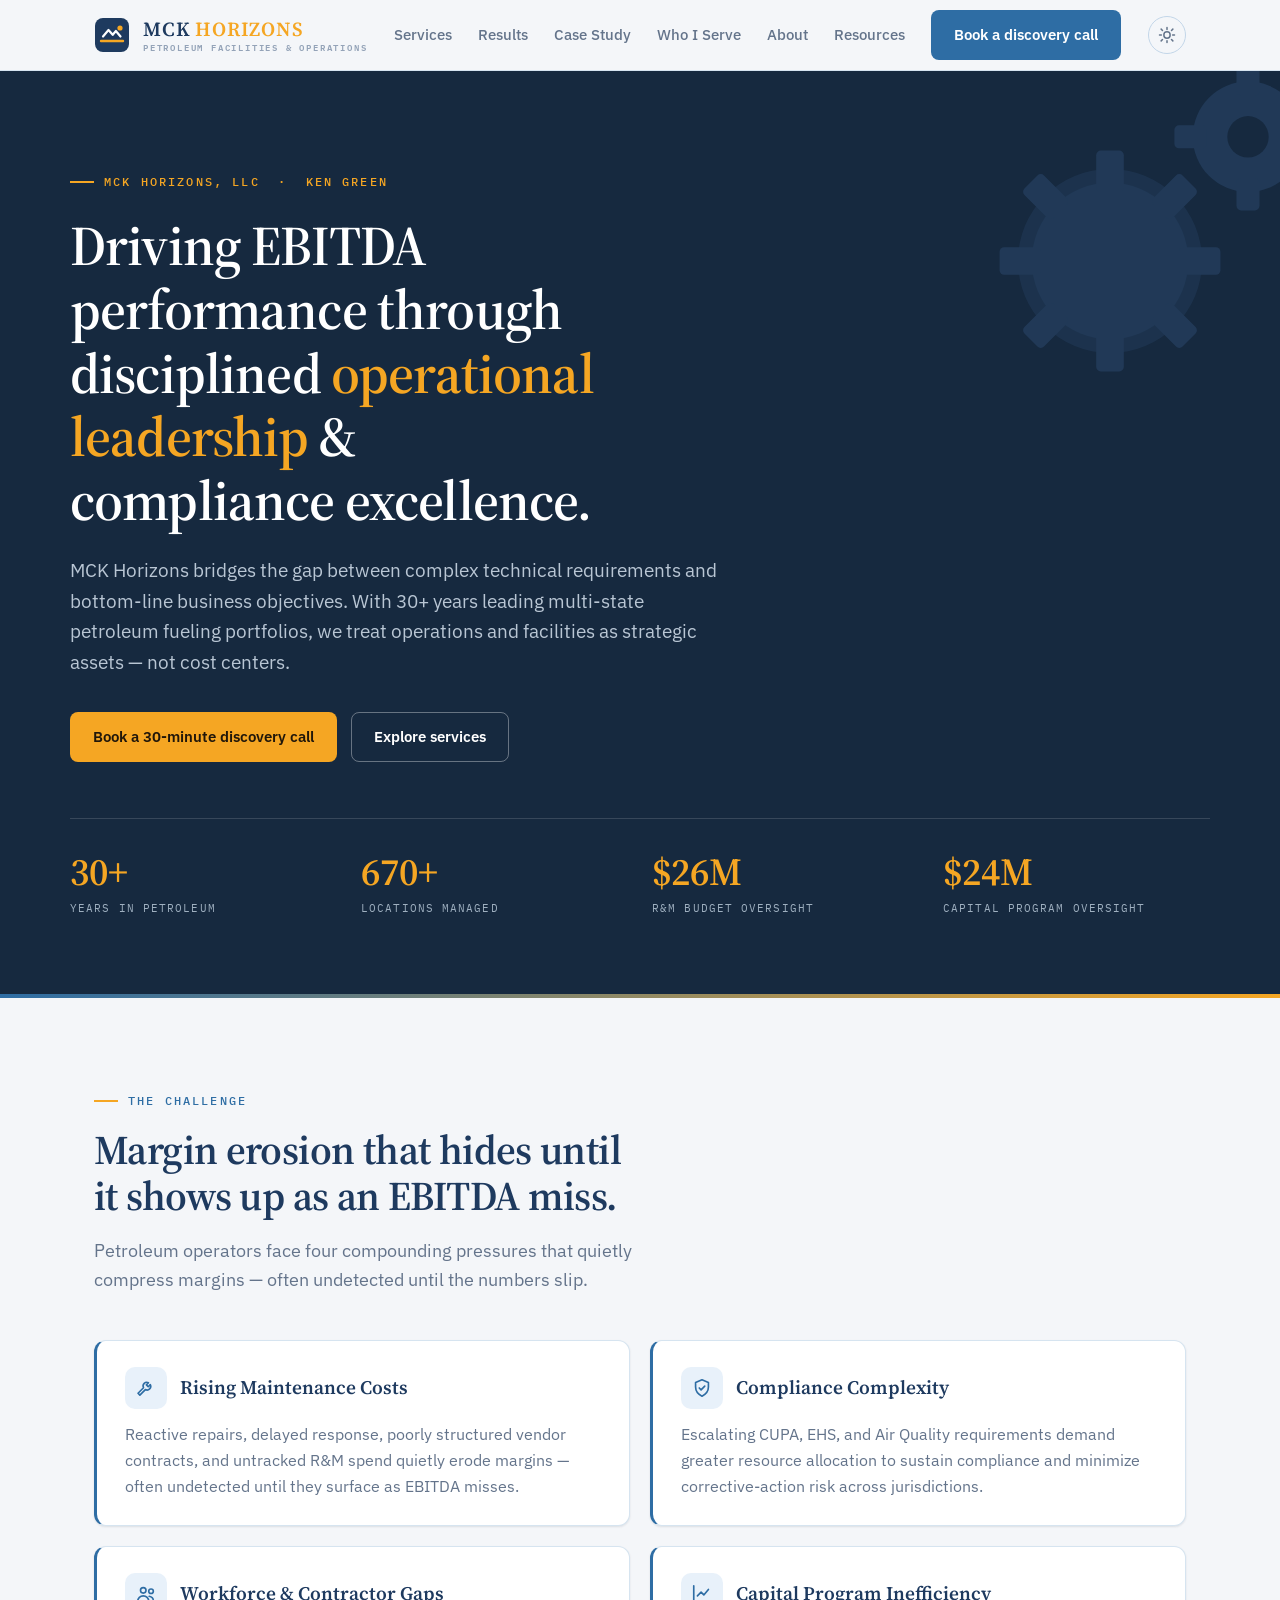
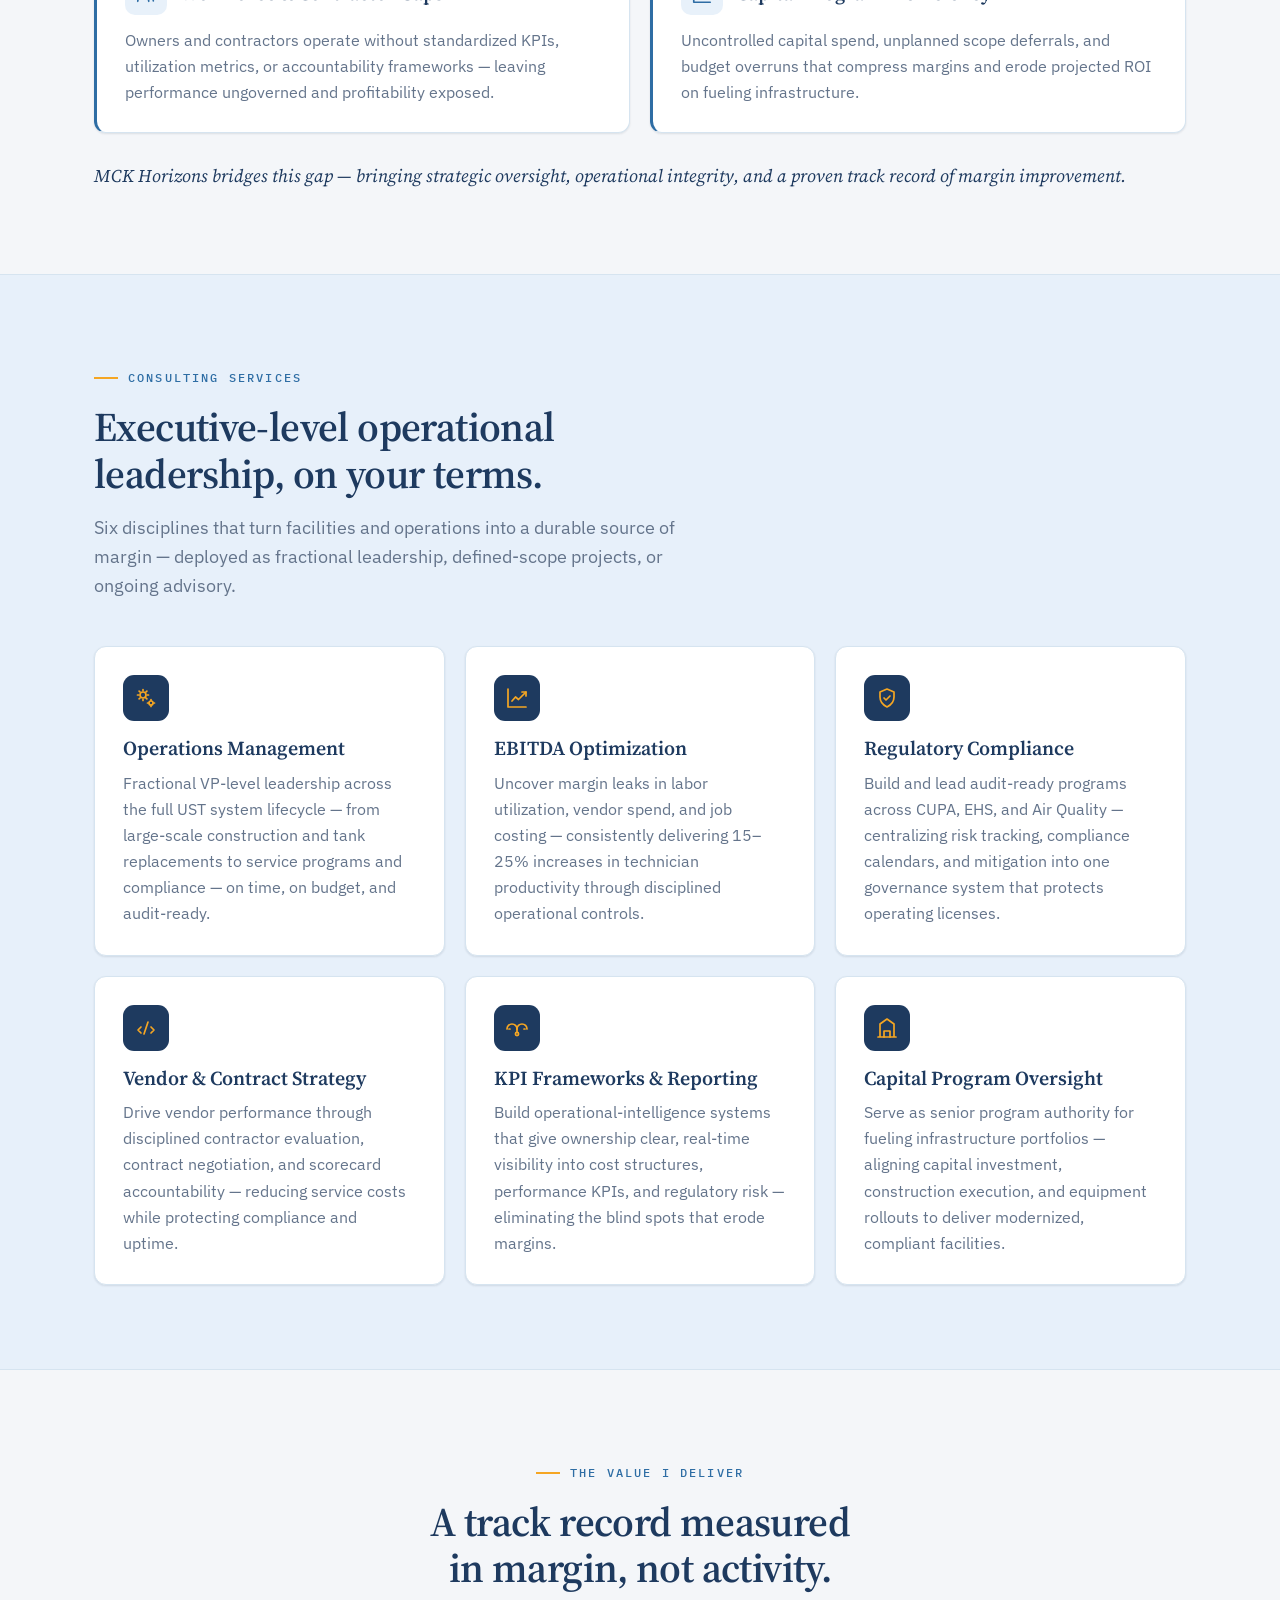
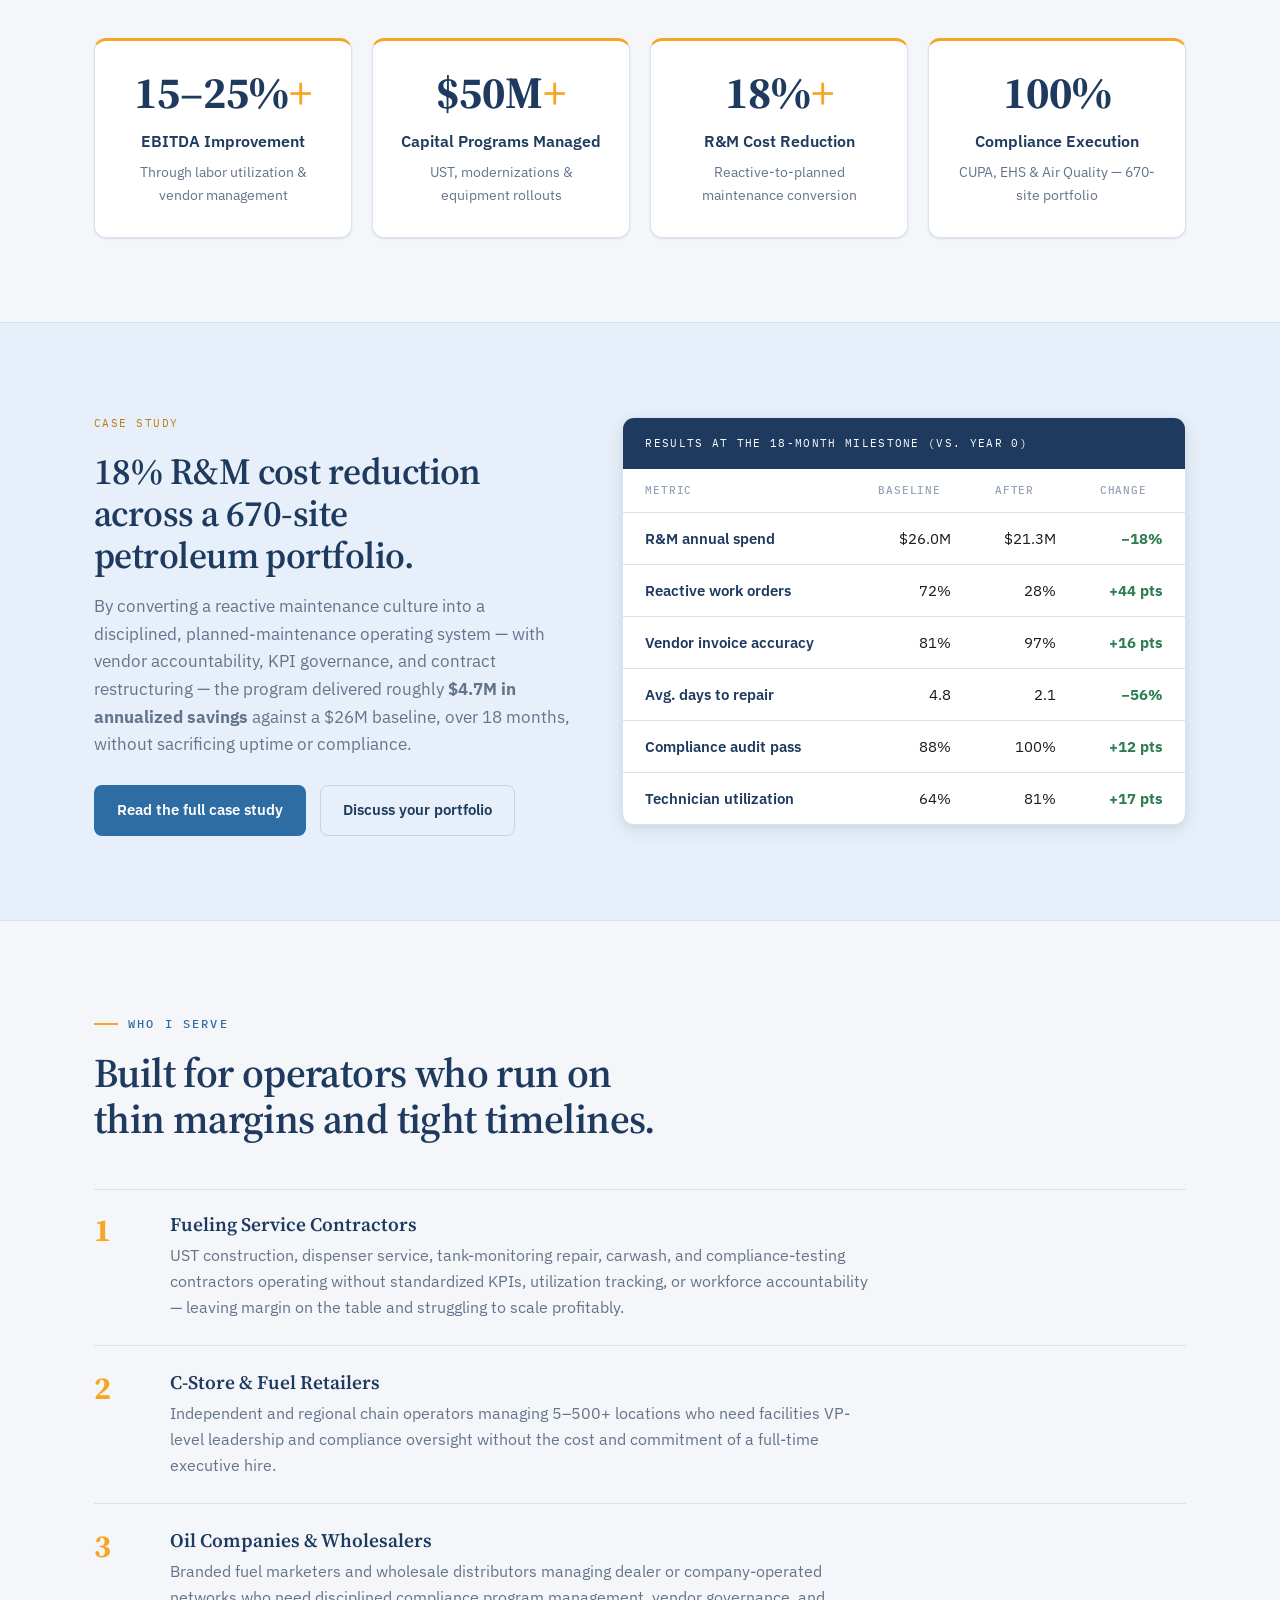
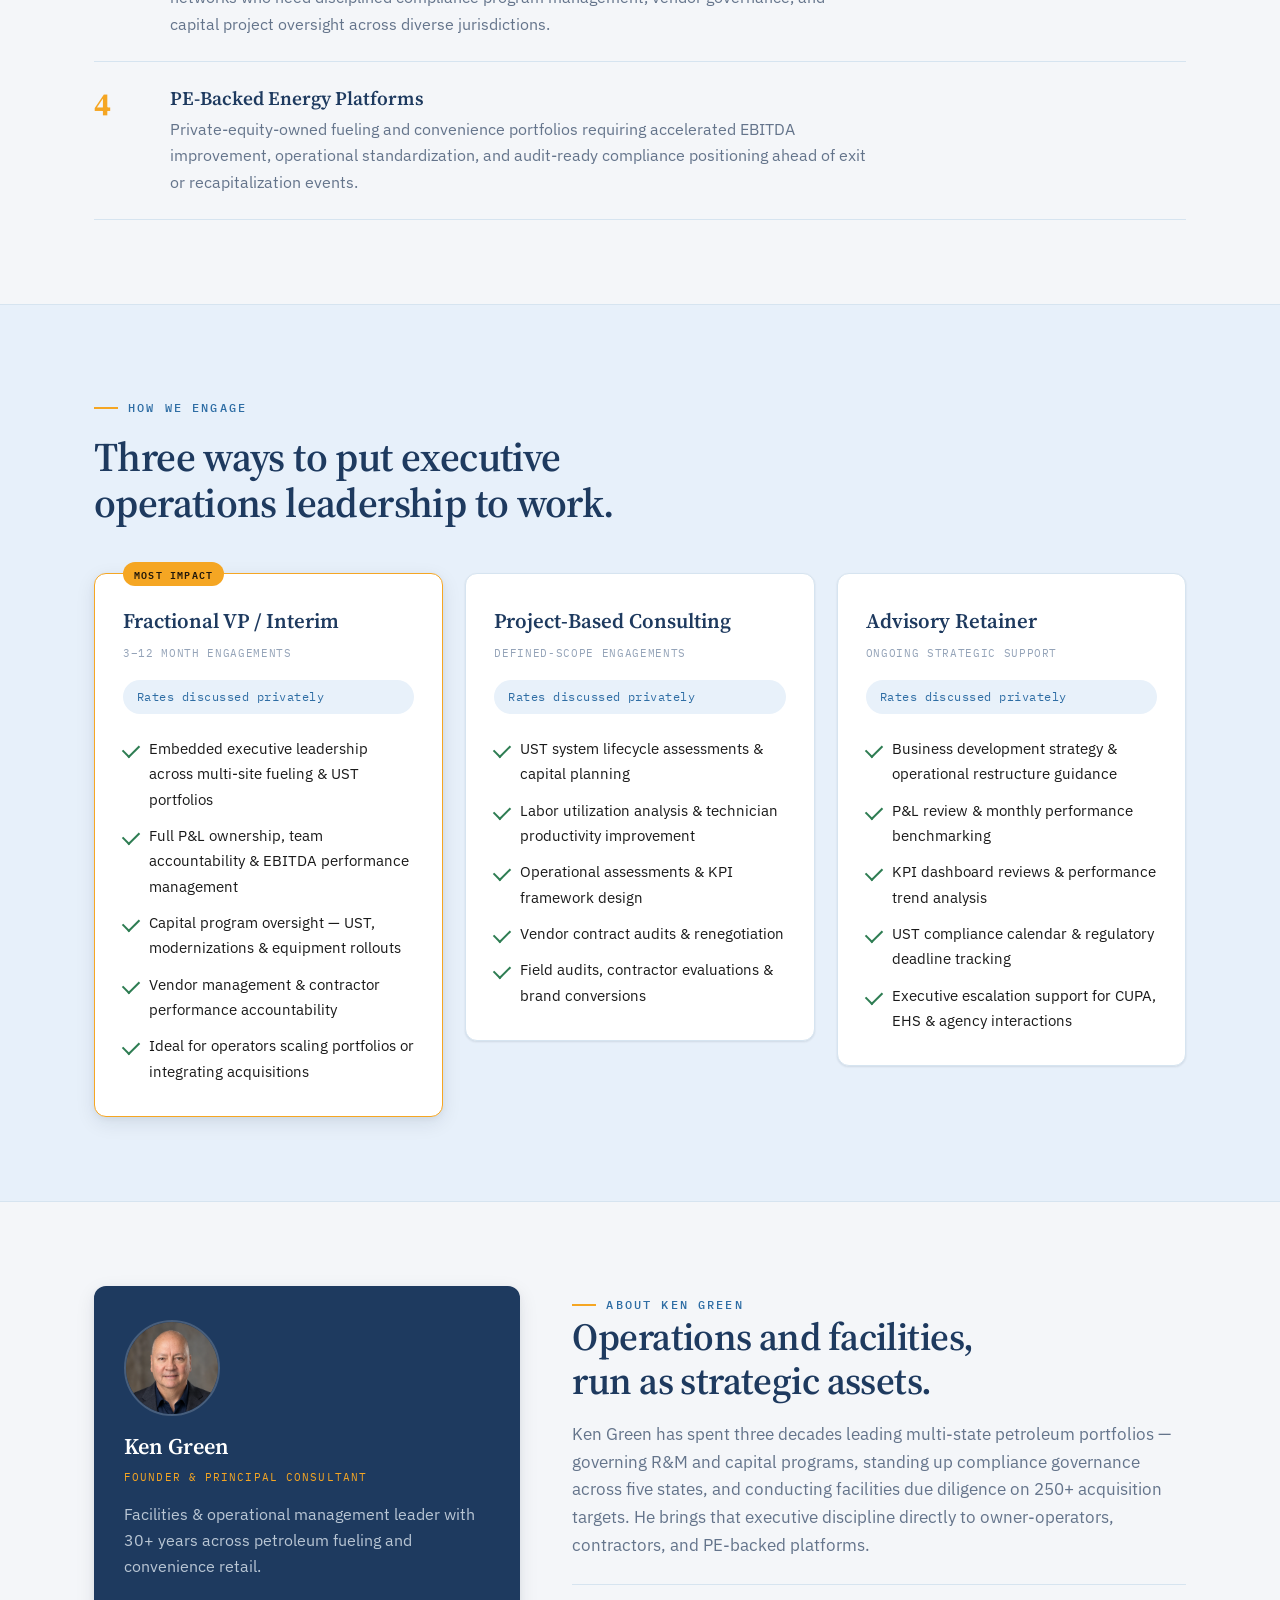
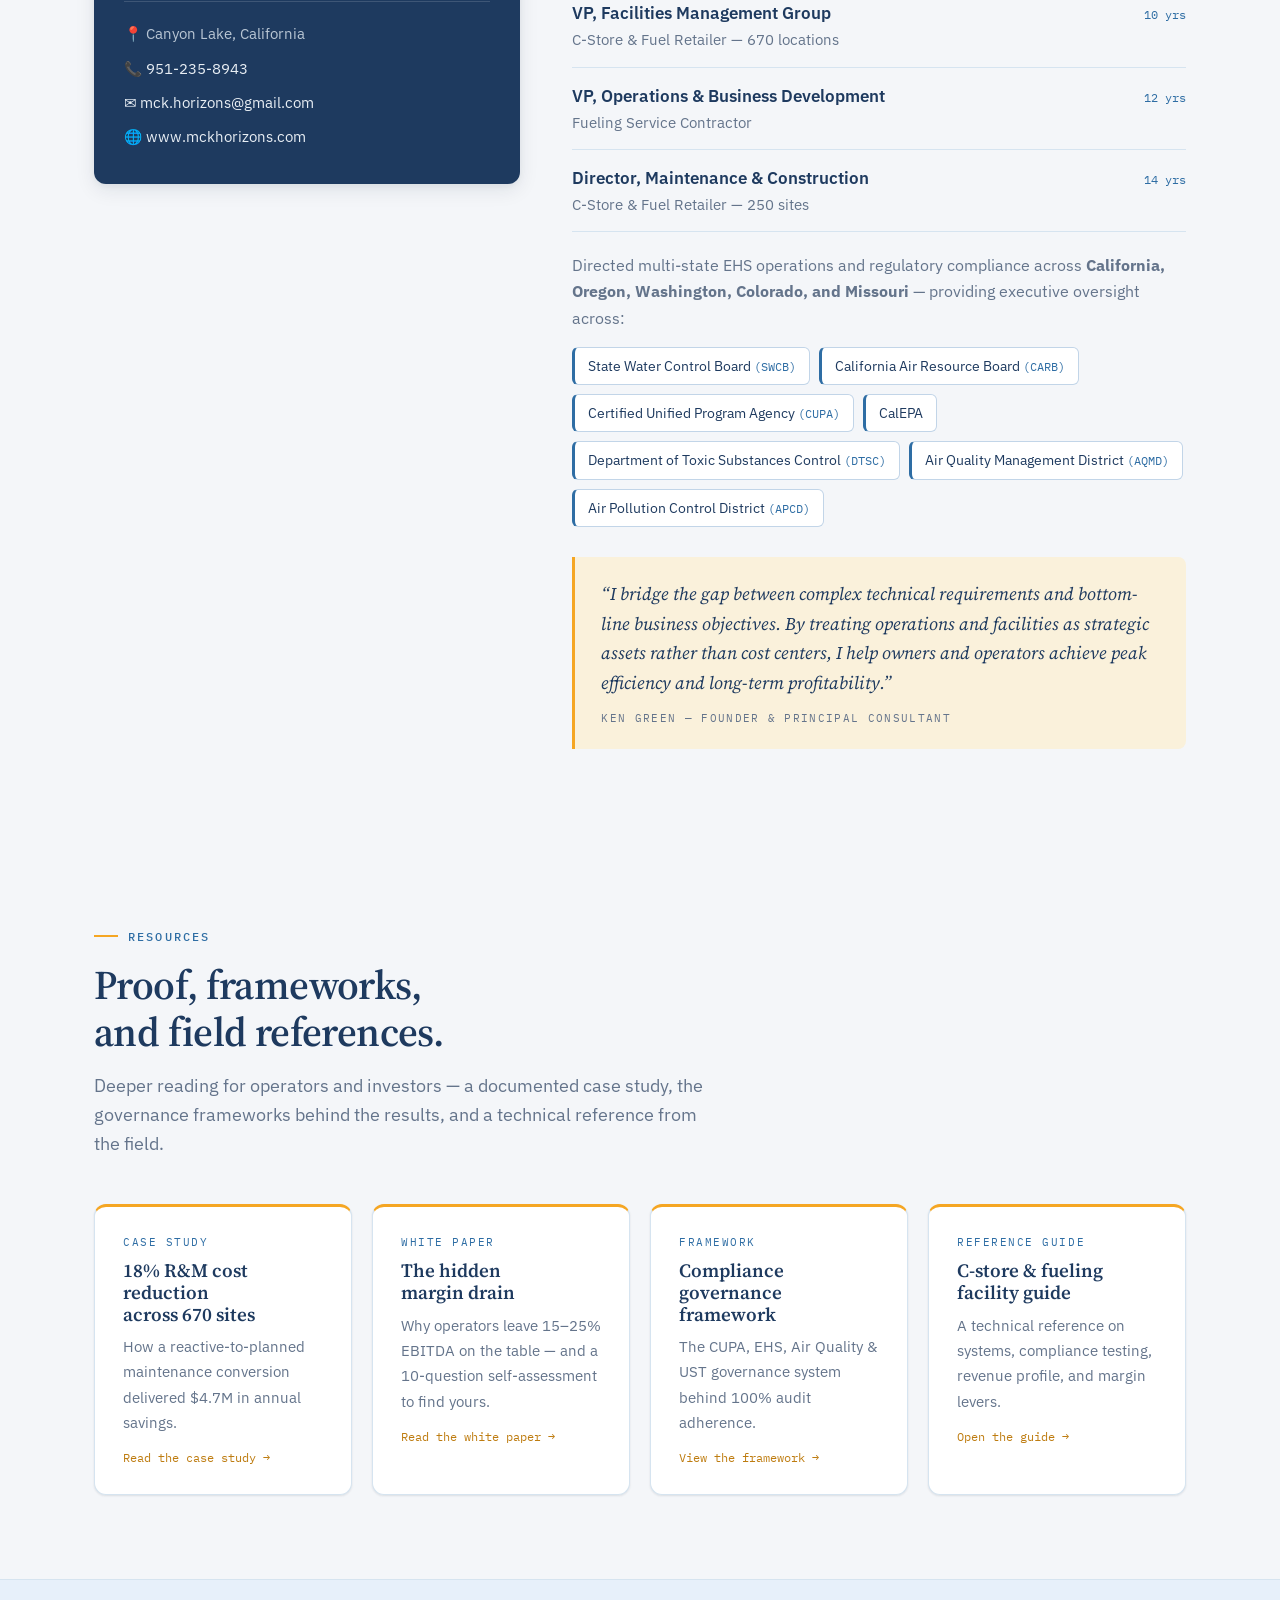
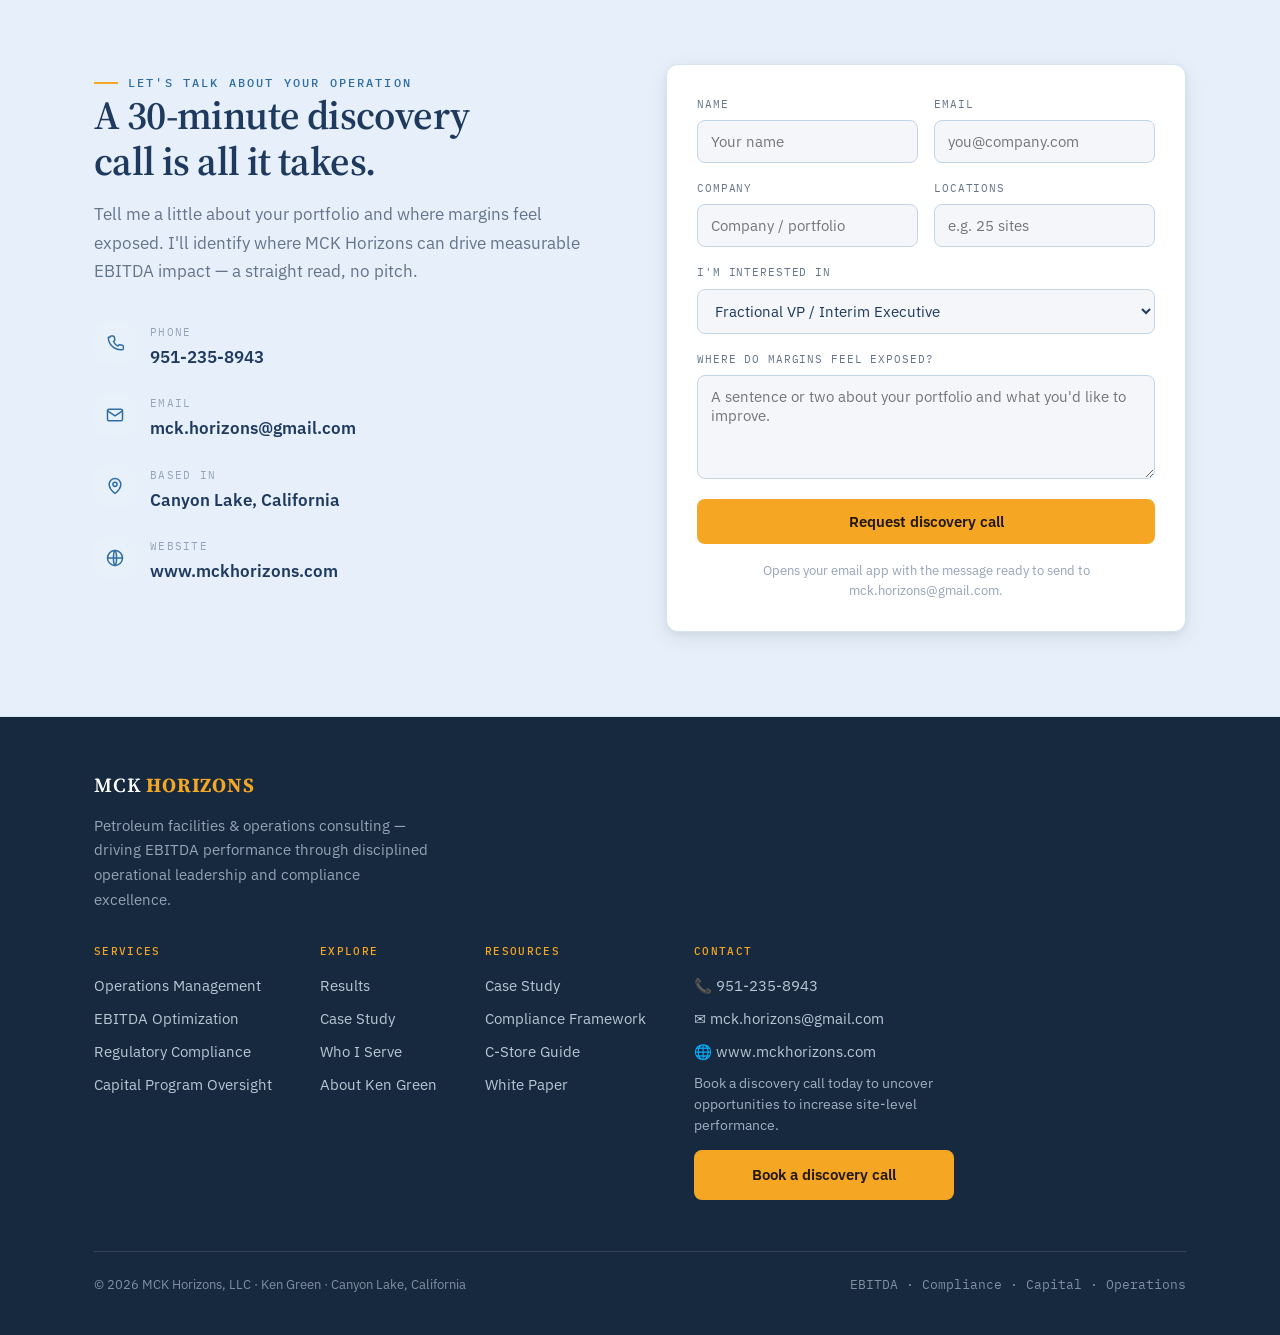
==== commit 690380cb: "Add files via upload" ====
--- a/index.html
+++ b/index.html
@@ -721,7 +721,7 @@
     <div class="wrap">
       <div class="about-grid">
         <aside class="about-card">
-          <img class="avatar-photo" src="[data-uri]" alt="Ken Green, Founder and Principal Consultant of MCK Horizons">
+          <img class="avatar-photo" src="[data-uri]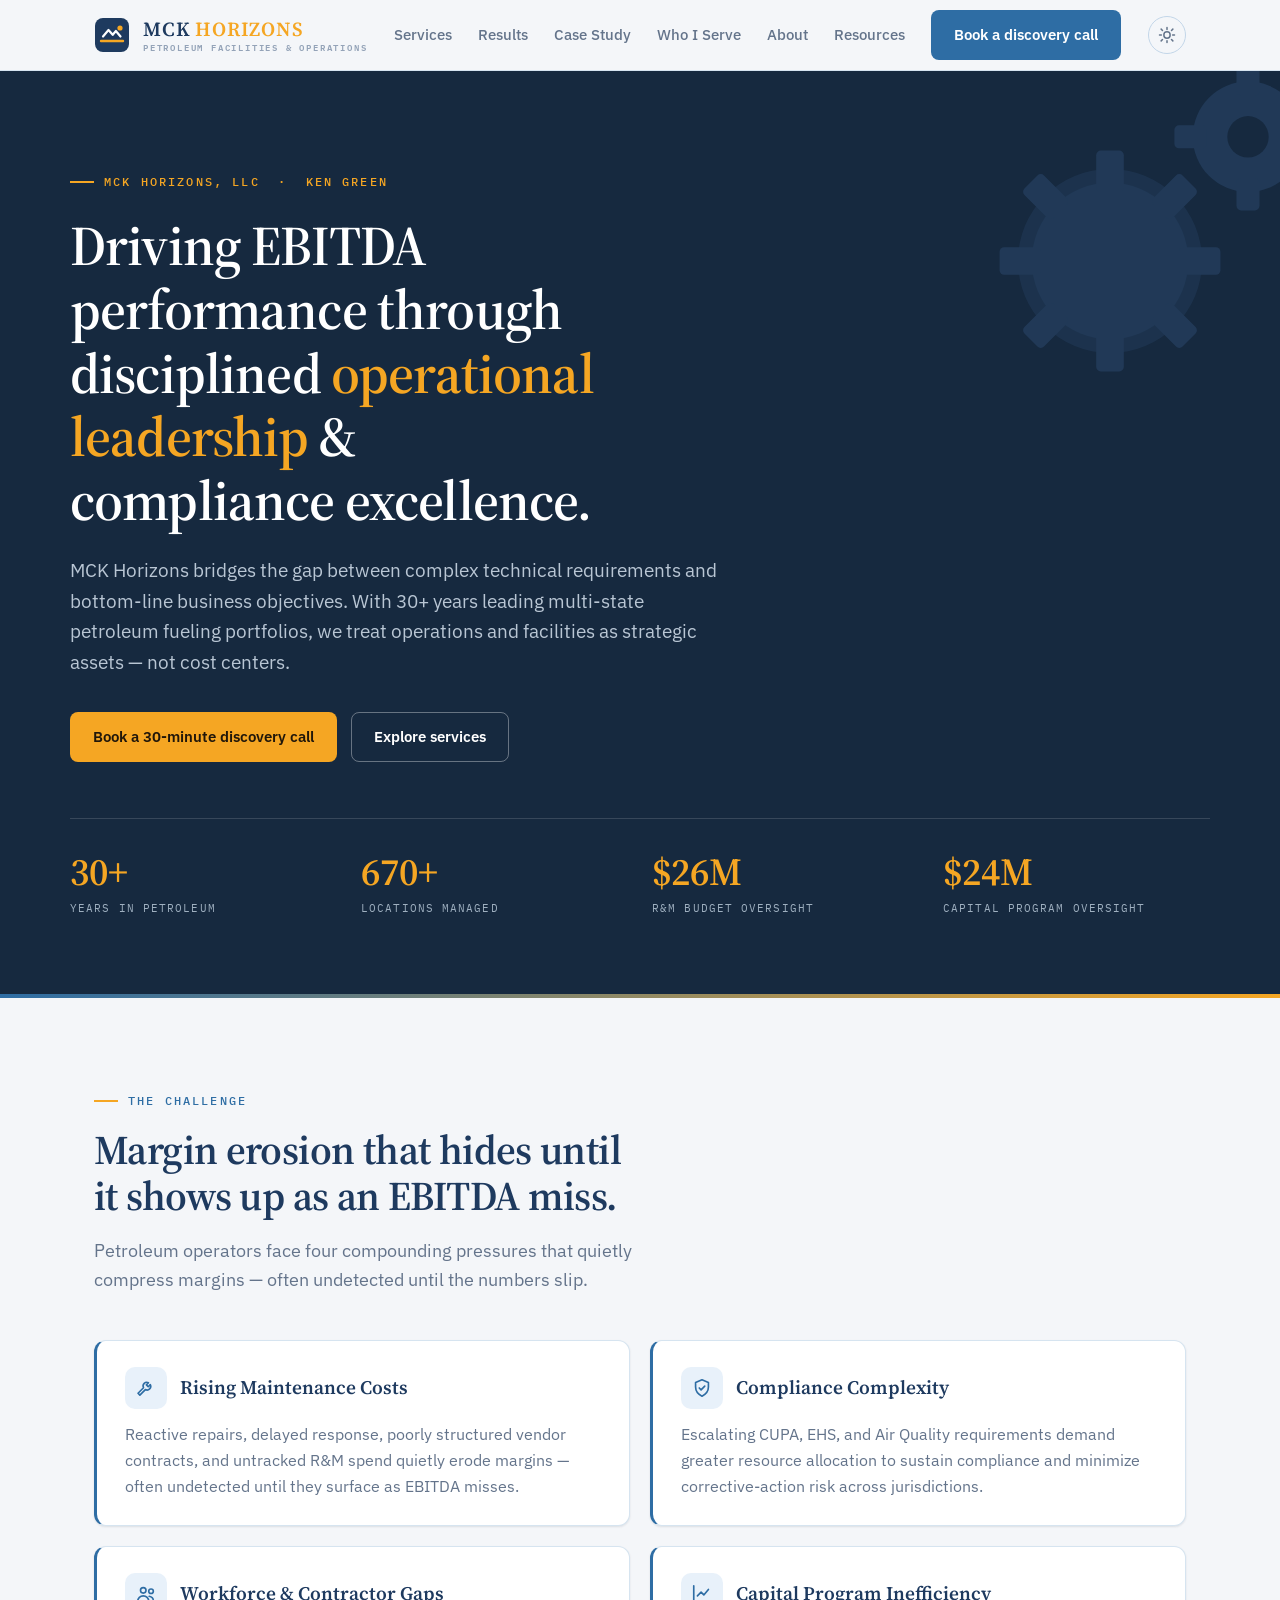
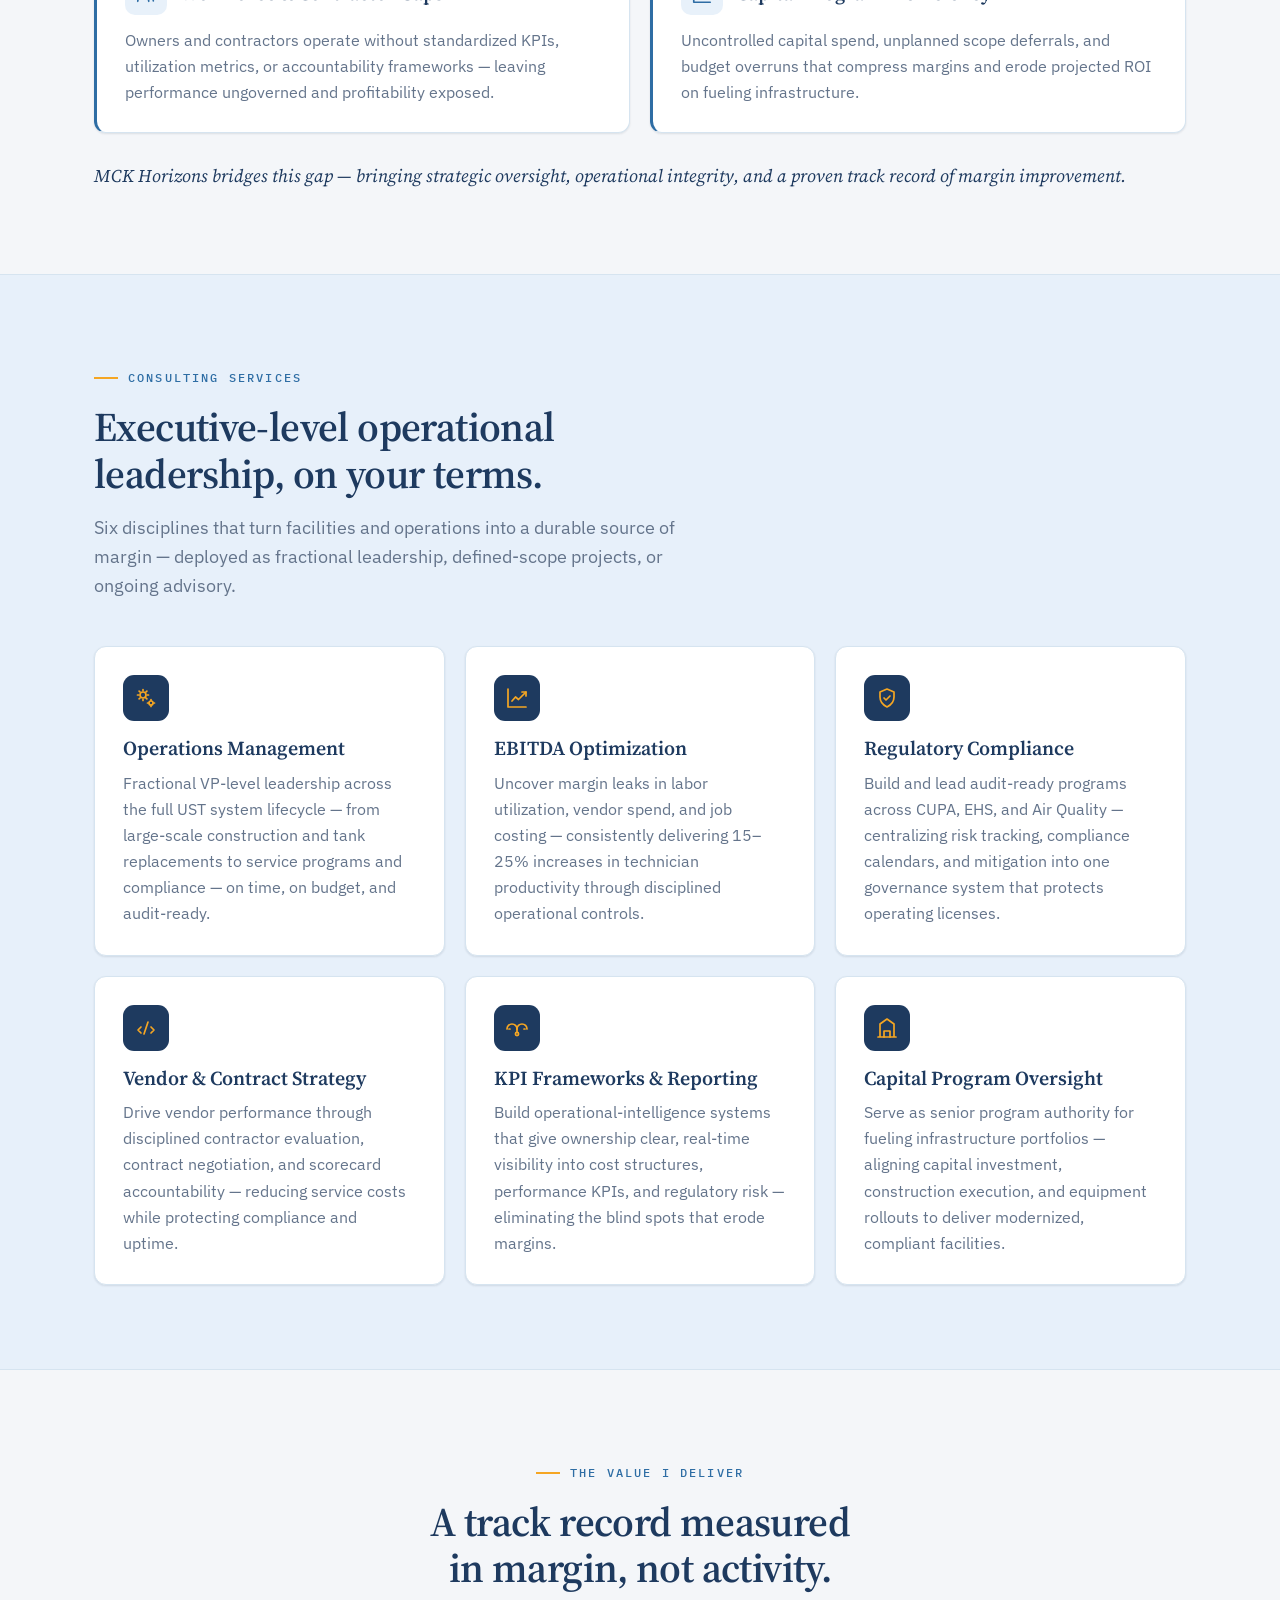
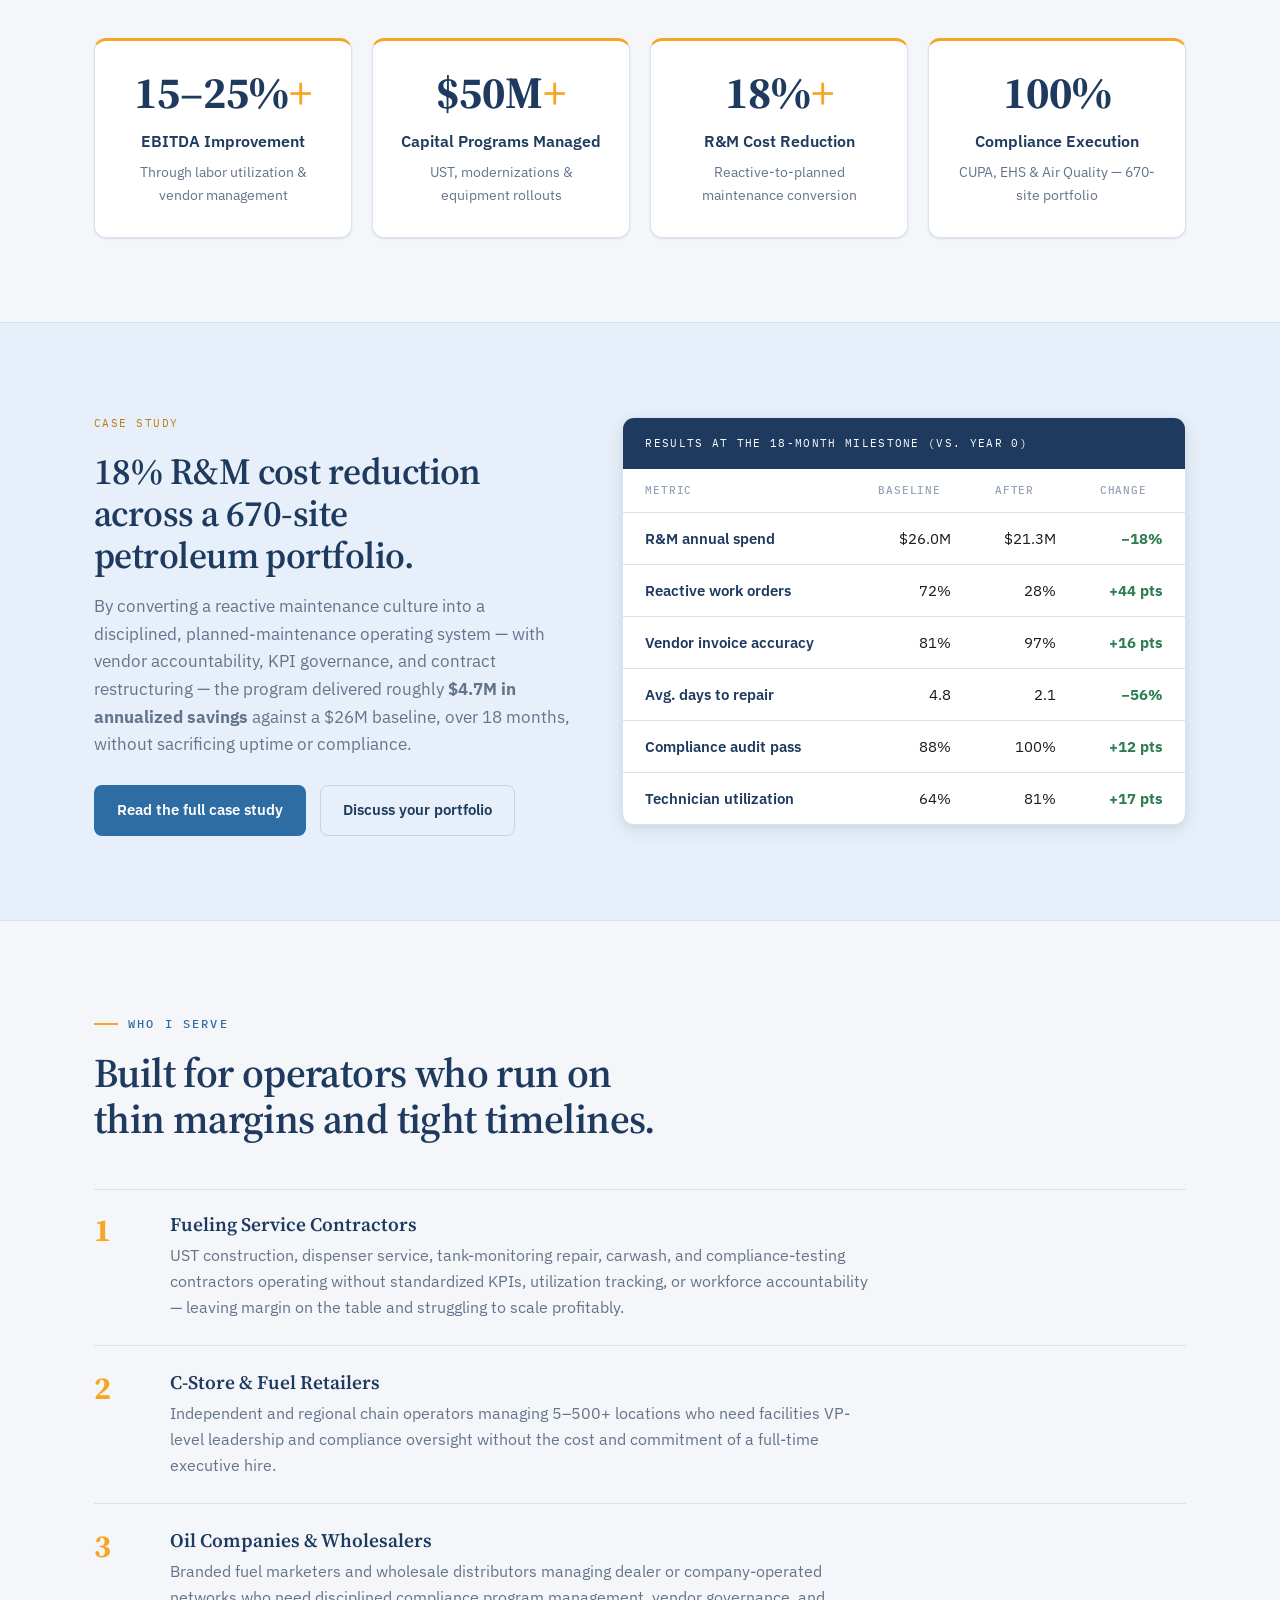
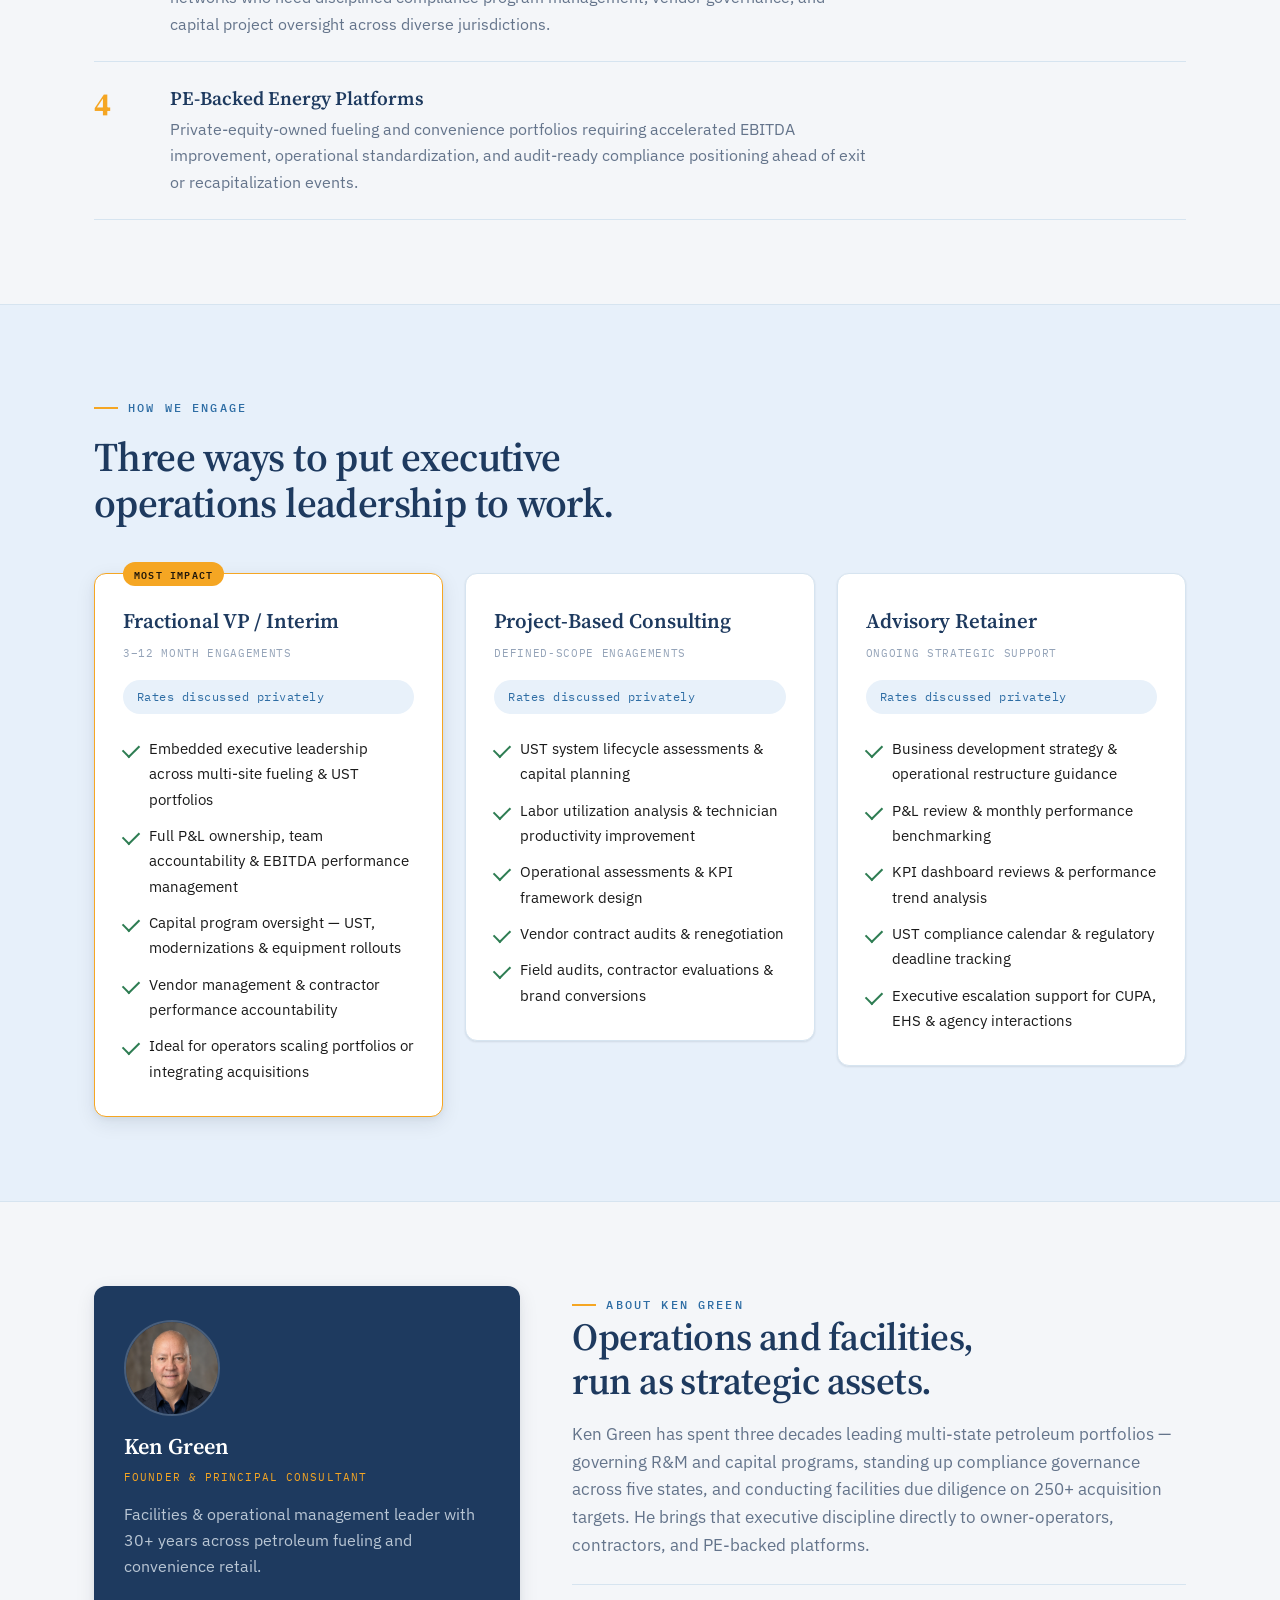
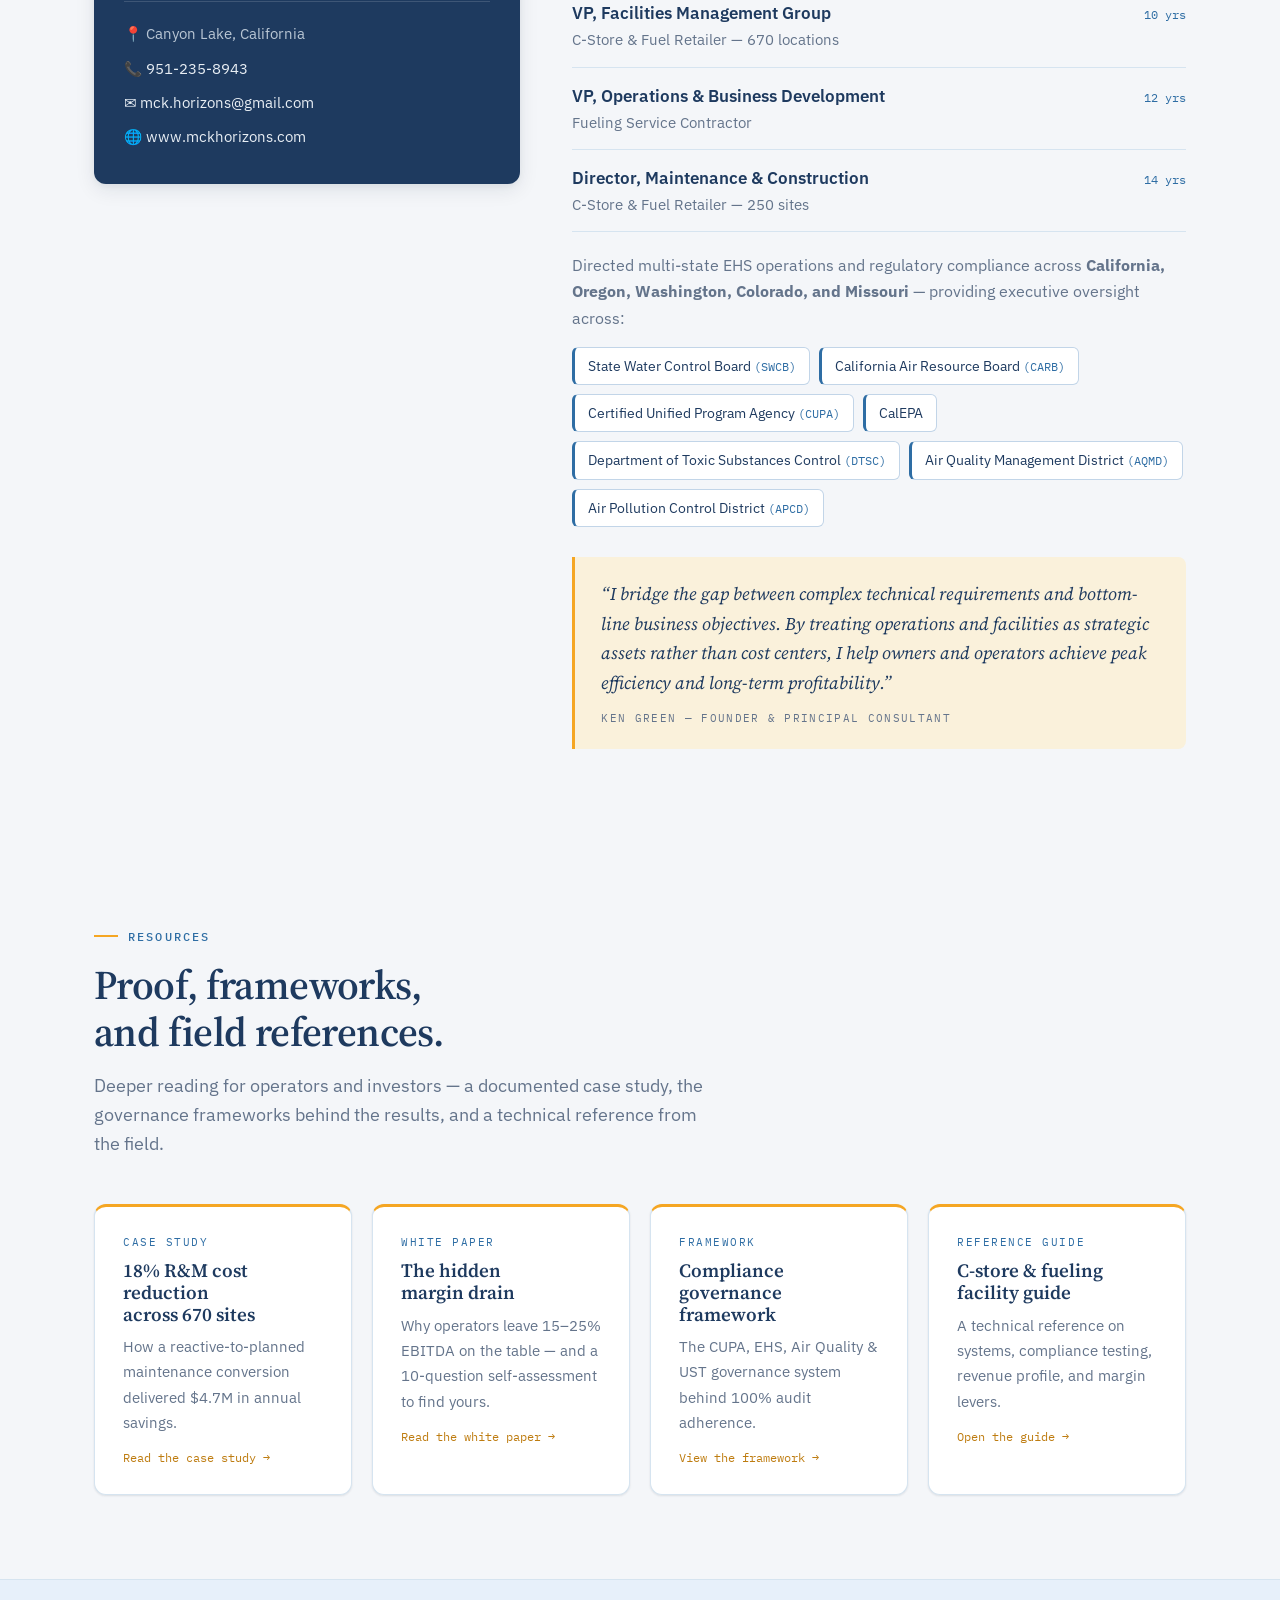
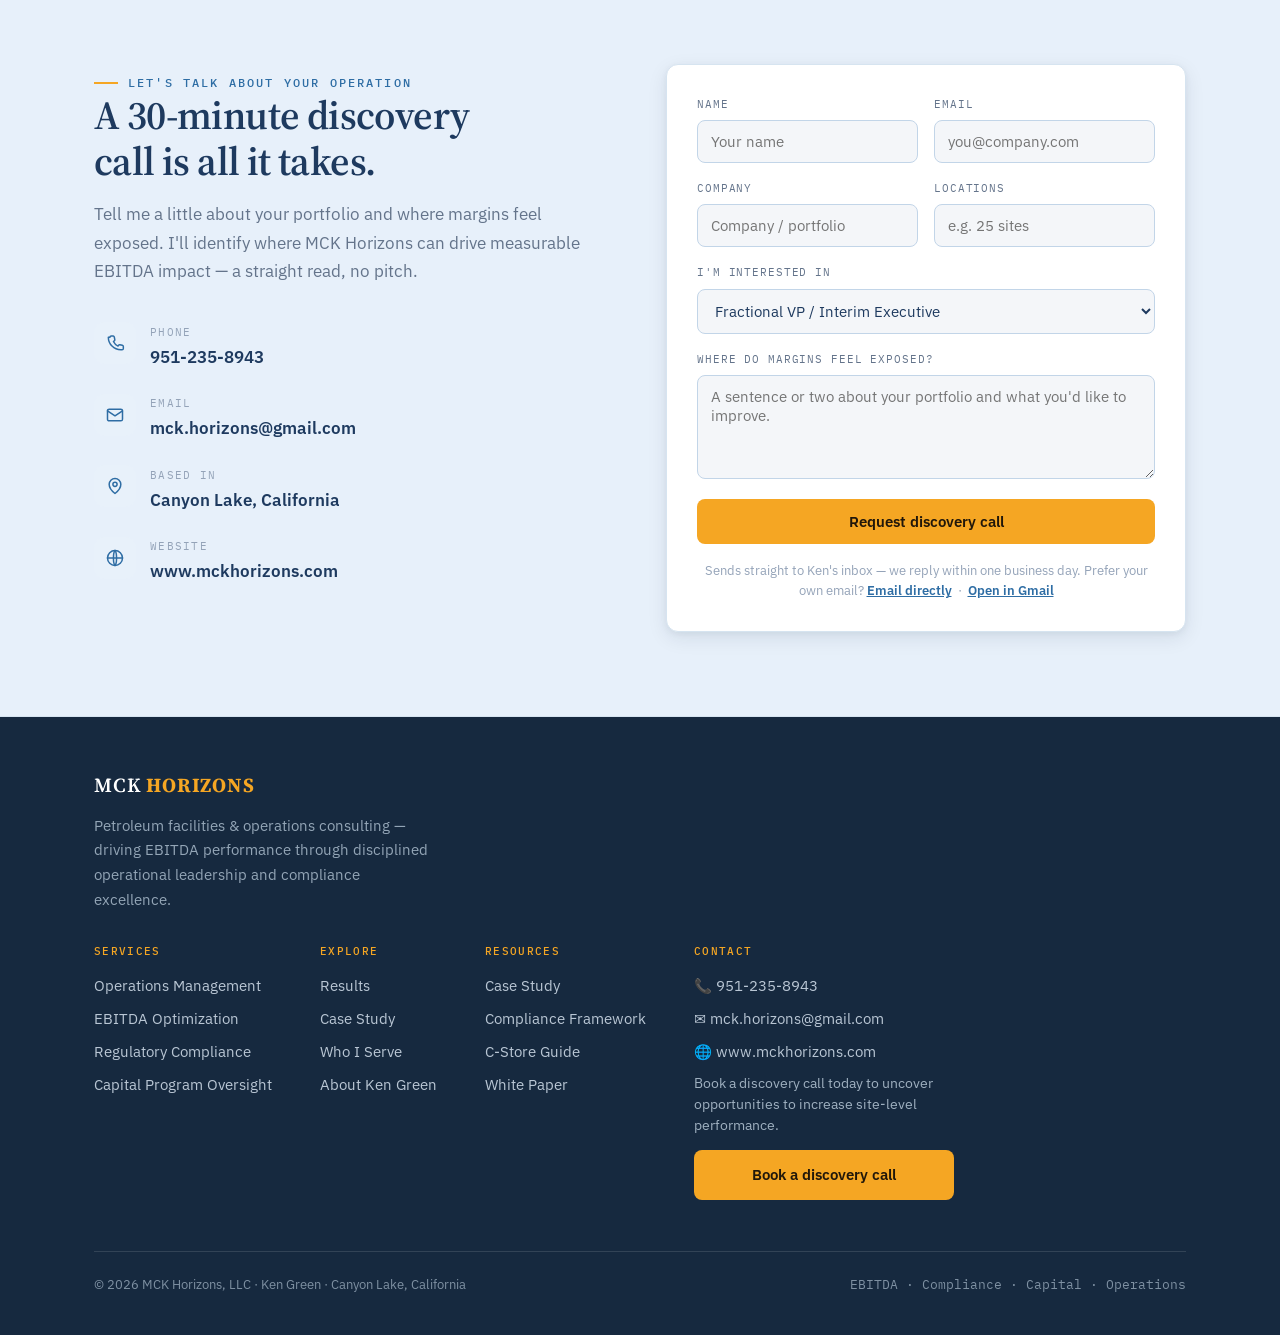
==== commit c0e4a71e: "Add files via upload" ====
--- a/index.html
+++ b/index.html
@@ -826,14 +826,19 @@
           </div>
         </div>
 
-        <form class="contact" id="contactForm">
+        <form class="contact" id="contactForm" action="https://formsubmit.co/mck.horizons@gmail.com" method="POST">
+          <input type="hidden" name="_subject" value="New discovery call request — MCK Horizons website">
+          <input type="hidden" name="_template" value="table">
+          <input type="hidden" name="_captcha" value="false">
+          <input type="hidden" name="_next" value="https://www.mckhorizons.com/thank-you.html">
+          <input type="text" name="_honey" tabindex="-1" autocomplete="off" aria-hidden="true" style="position:absolute;left:-9999px;height:0;width:0;opacity:0;">
           <div class="form-row">
             <div class="field"><label for="name">Name</label><input id="name" name="name" type="text" autocomplete="name" required placeholder="Your name"></div>
             <div class="field"><label for="email">Email</label><input id="email" name="email" type="email" autocomplete="email" required placeholder="you@company.com"></div>
           </div>
           <div class="form-row">
             <div class="field"><label for="company">Company</label><input id="company" name="company" type="text" autocomplete="organization" placeholder="Company / portfolio"></div>
-            <div class="field"><label for="sites">Locations</label><input id="sites" name="sites" type="text" placeholder="e.g. 25 sites"></div>
+            <div class="field"><label for="sites">Locations</label><input id="sites" name="locations" type="text" placeholder="e.g. 25 sites"></div>
           </div>
           <div class="field">
             <label for="interest">I'm interested in</label>
@@ -848,7 +853,7 @@
           </div>
           <div class="field"><label for="message">Where do margins feel exposed?</label><textarea id="message" name="message" placeholder="A sentence or two about your portfolio and what you'd like to improve."></textarea></div>
           <button class="btn btn-primary" type="submit">Request discovery call</button>
-          <p class="form-note">Opens your email app with the message ready to send to mck.horizons@gmail.com.</p>
+          <p class="form-note">Sends straight to Ken's inbox — we reply within one business day. Prefer your own email? <a href="mailto:mck.horizons@gmail.com?subject=Discovery%20call%20request" style="color:var(--accent);font-weight:600;">Email directly</a> &nbsp;·&nbsp; <a href="https://mail.google.com/mail/?view=cm&amp;fs=1&amp;to=mck.horizons@gmail.com&amp;su=Discovery%20call%20request" target="_blank" rel="noopener" style="color:var(--accent);font-weight:600;">Open in Gmail</a></p>
         </form>
       </div>
     </div>
@@ -935,19 +940,10 @@
       });
     });
 
-    var form = document.getElementById('contactForm');
-    form.addEventListener('submit', function (e) {
-      e.preventDefault();
-      var g = function (id) { return (document.getElementById(id).value || '').trim(); };
-      var name = g('name'), email = g('email'), company = g('company'), sites = g('sites'), message = g('message');
-      var interest = document.getElementById('interest').value;
-      var subject = 'Discovery call request — ' + (name || 'website') + (company ? ' (' + company + ')' : '');
-      var body = ['Name: ' + name, 'Email: ' + email, 'Company: ' + company, 'Locations: ' + sites, 'Interested in: ' + interest, '', message].join('\n');
-      window.location.href = 'mailto:mck.horizons@gmail.com?subject=' + encodeURIComponent(subject) + '&body=' + encodeURIComponent(body);
-    });
+    // Contact form submits directly to the form service — no mailto, no email client needed.
 
     document.getElementById('year').textContent = new Date().getFullYear();
   })();
-</script>
-</body>
-</html>
+</script>
+</body>
+</html>
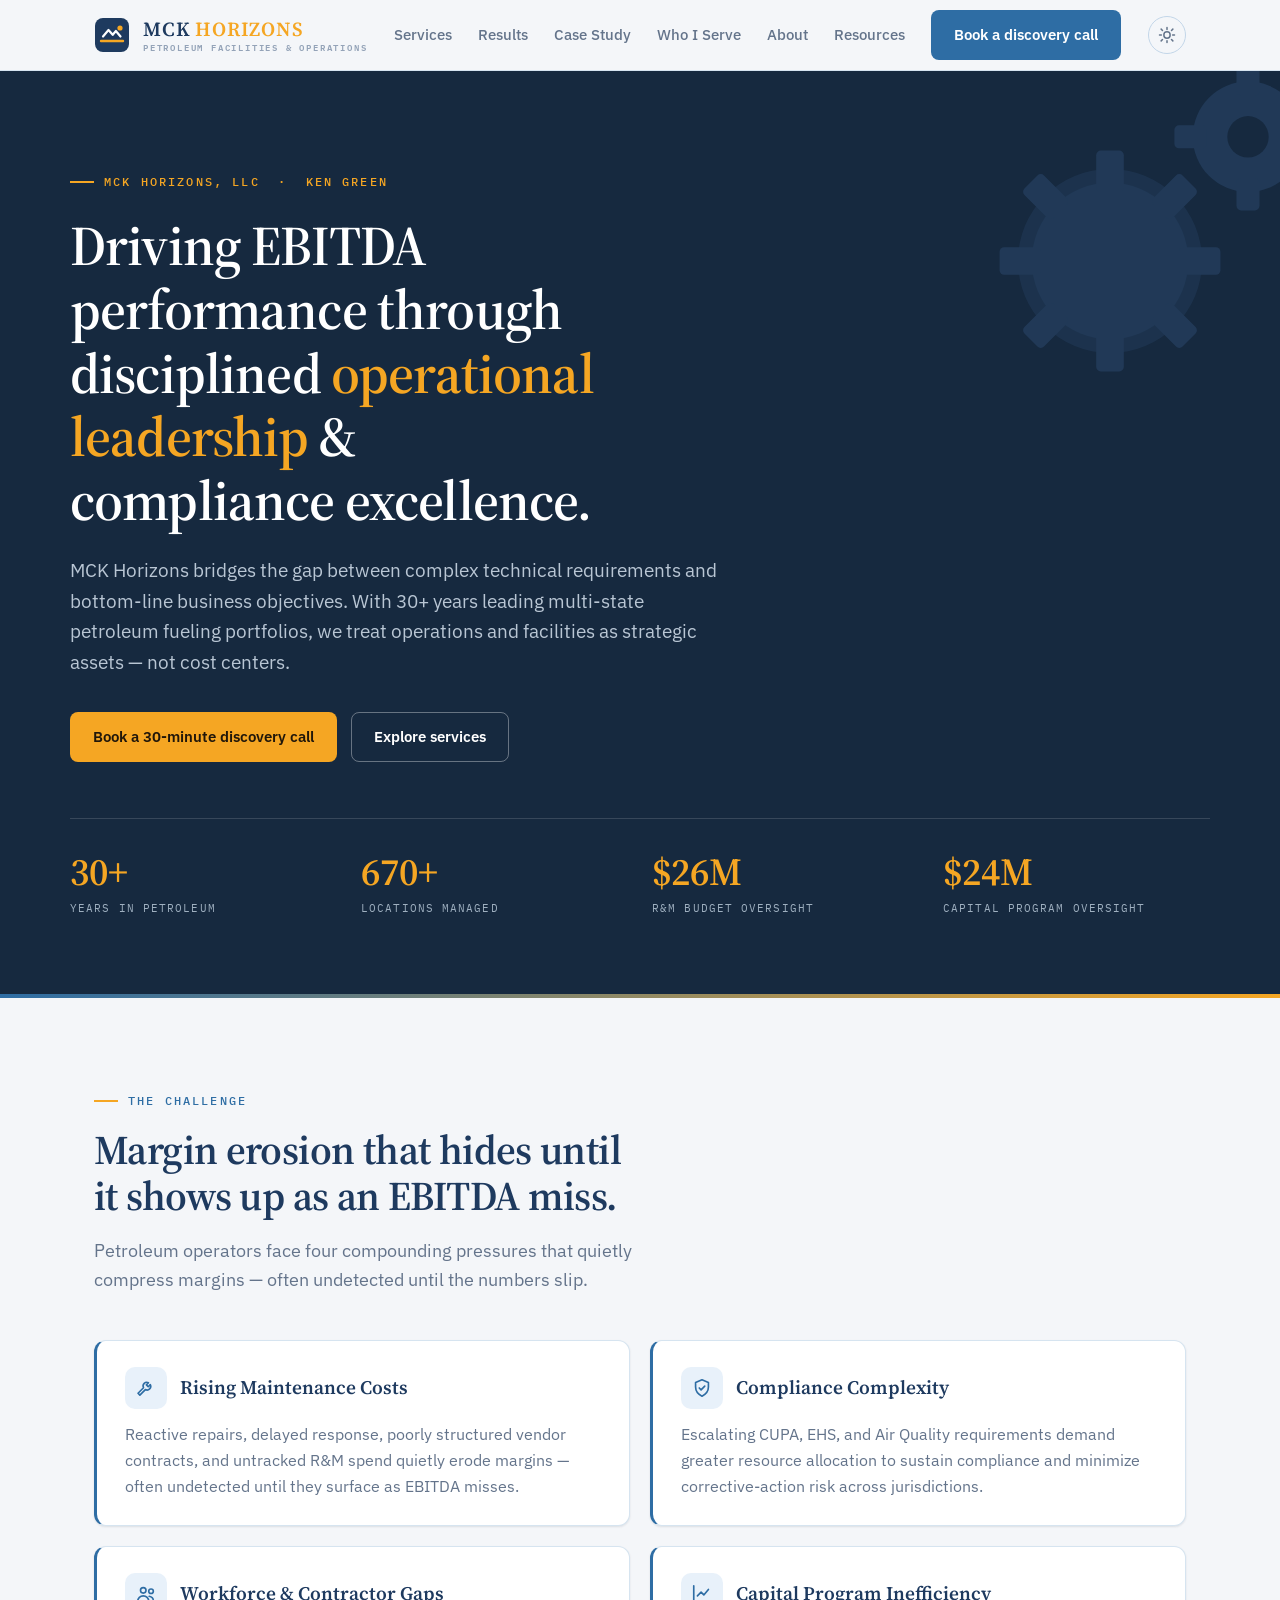
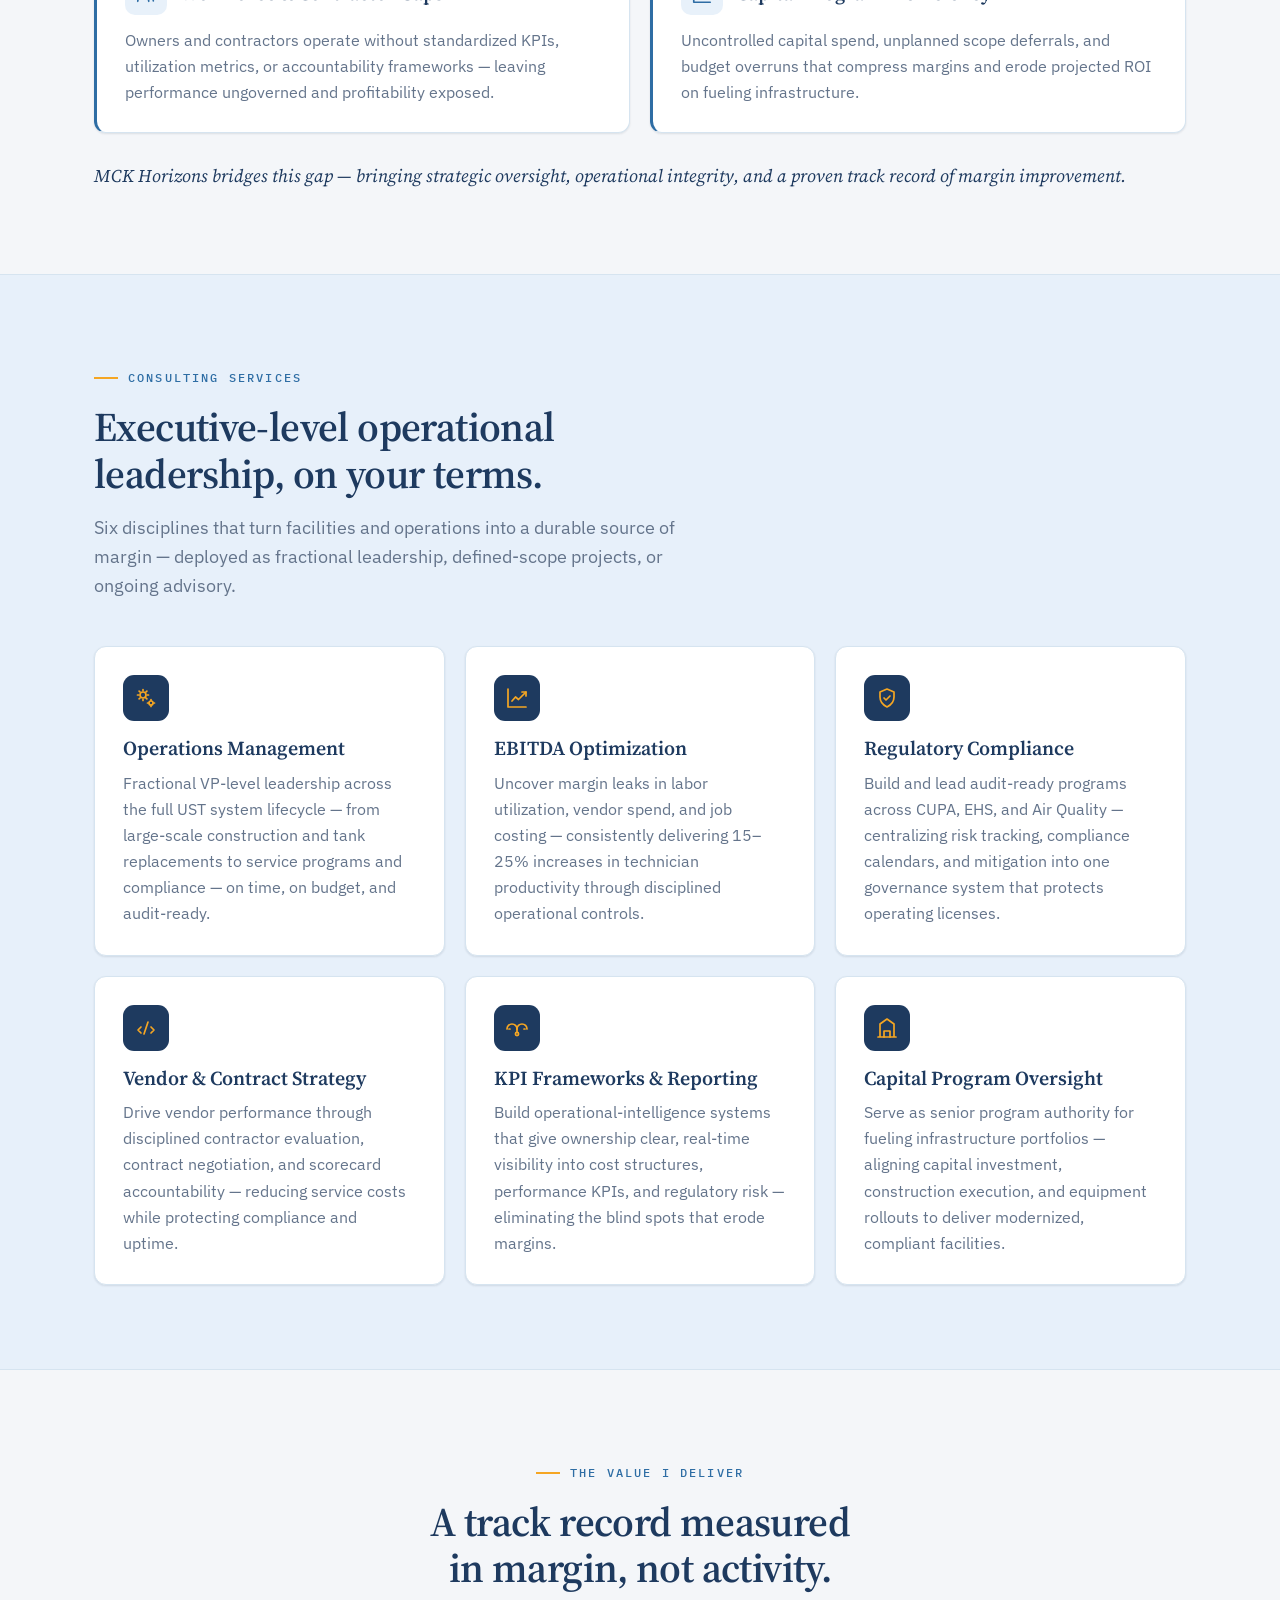
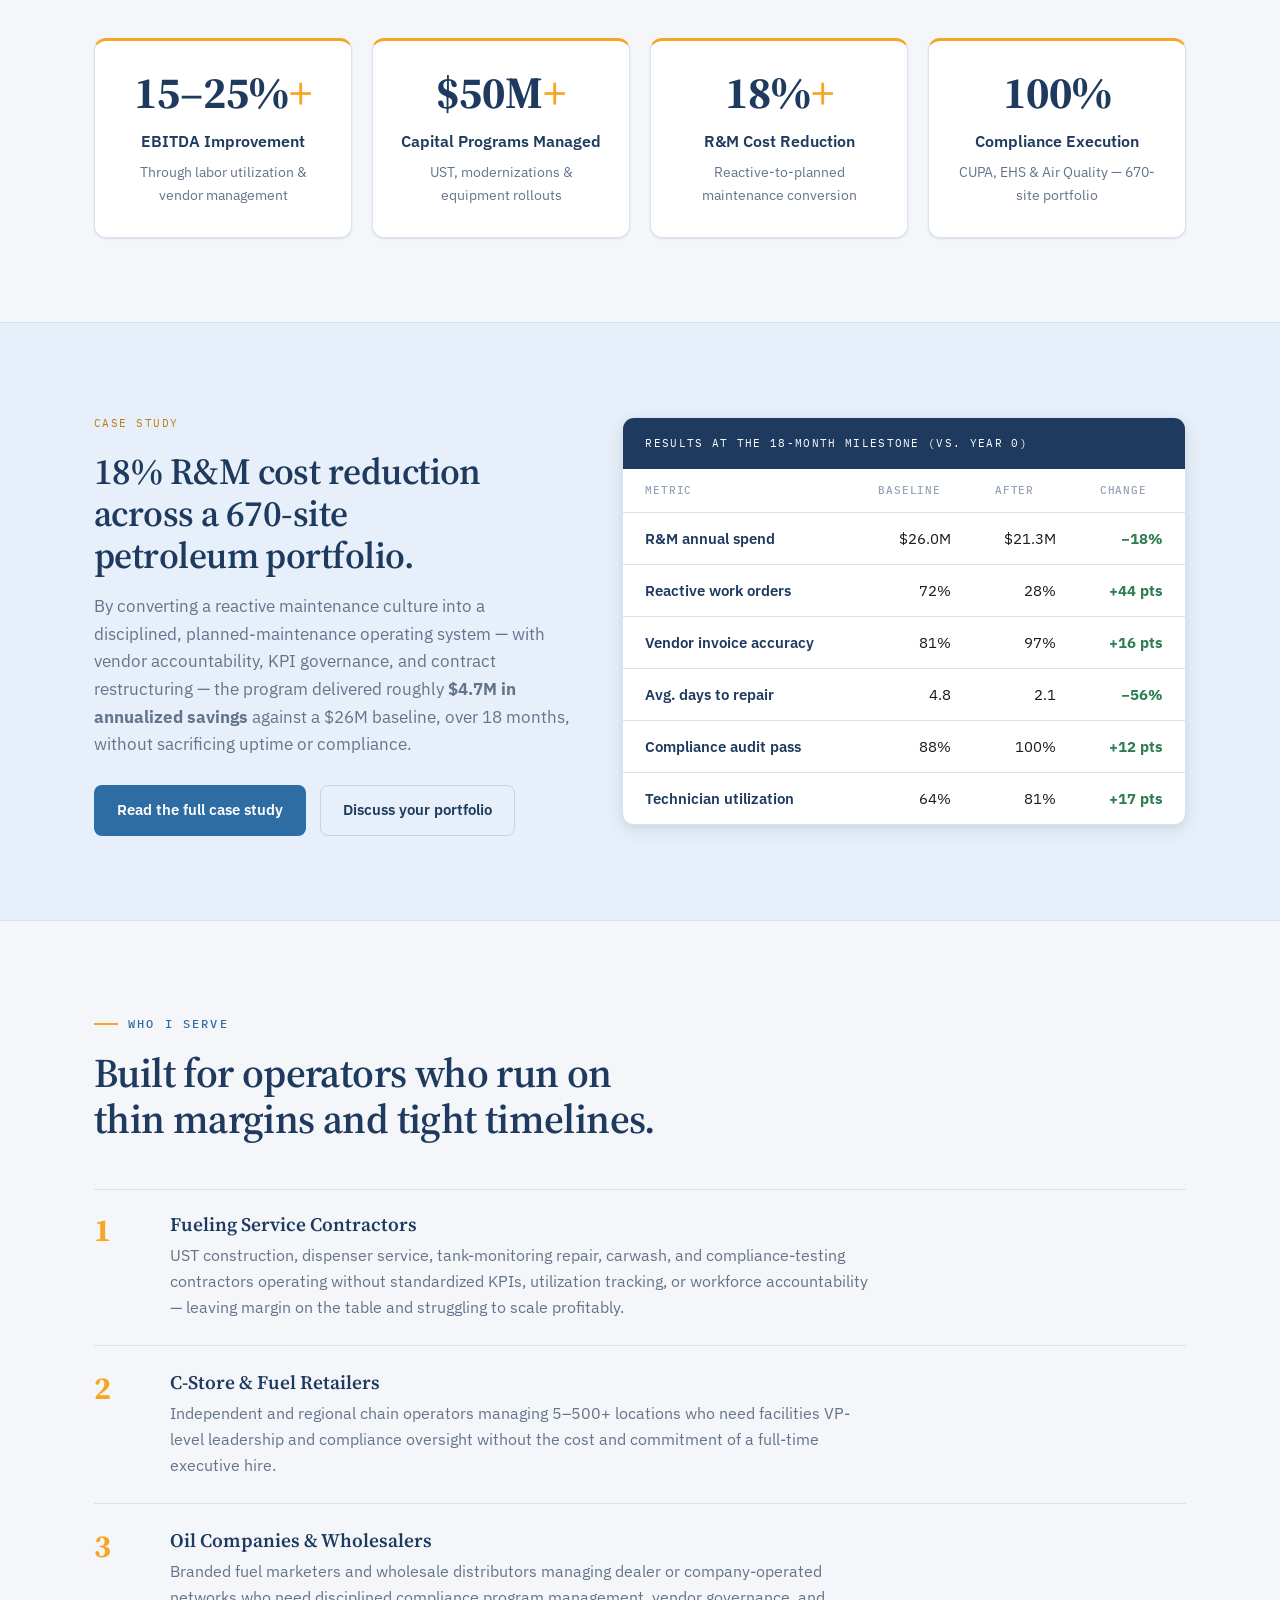
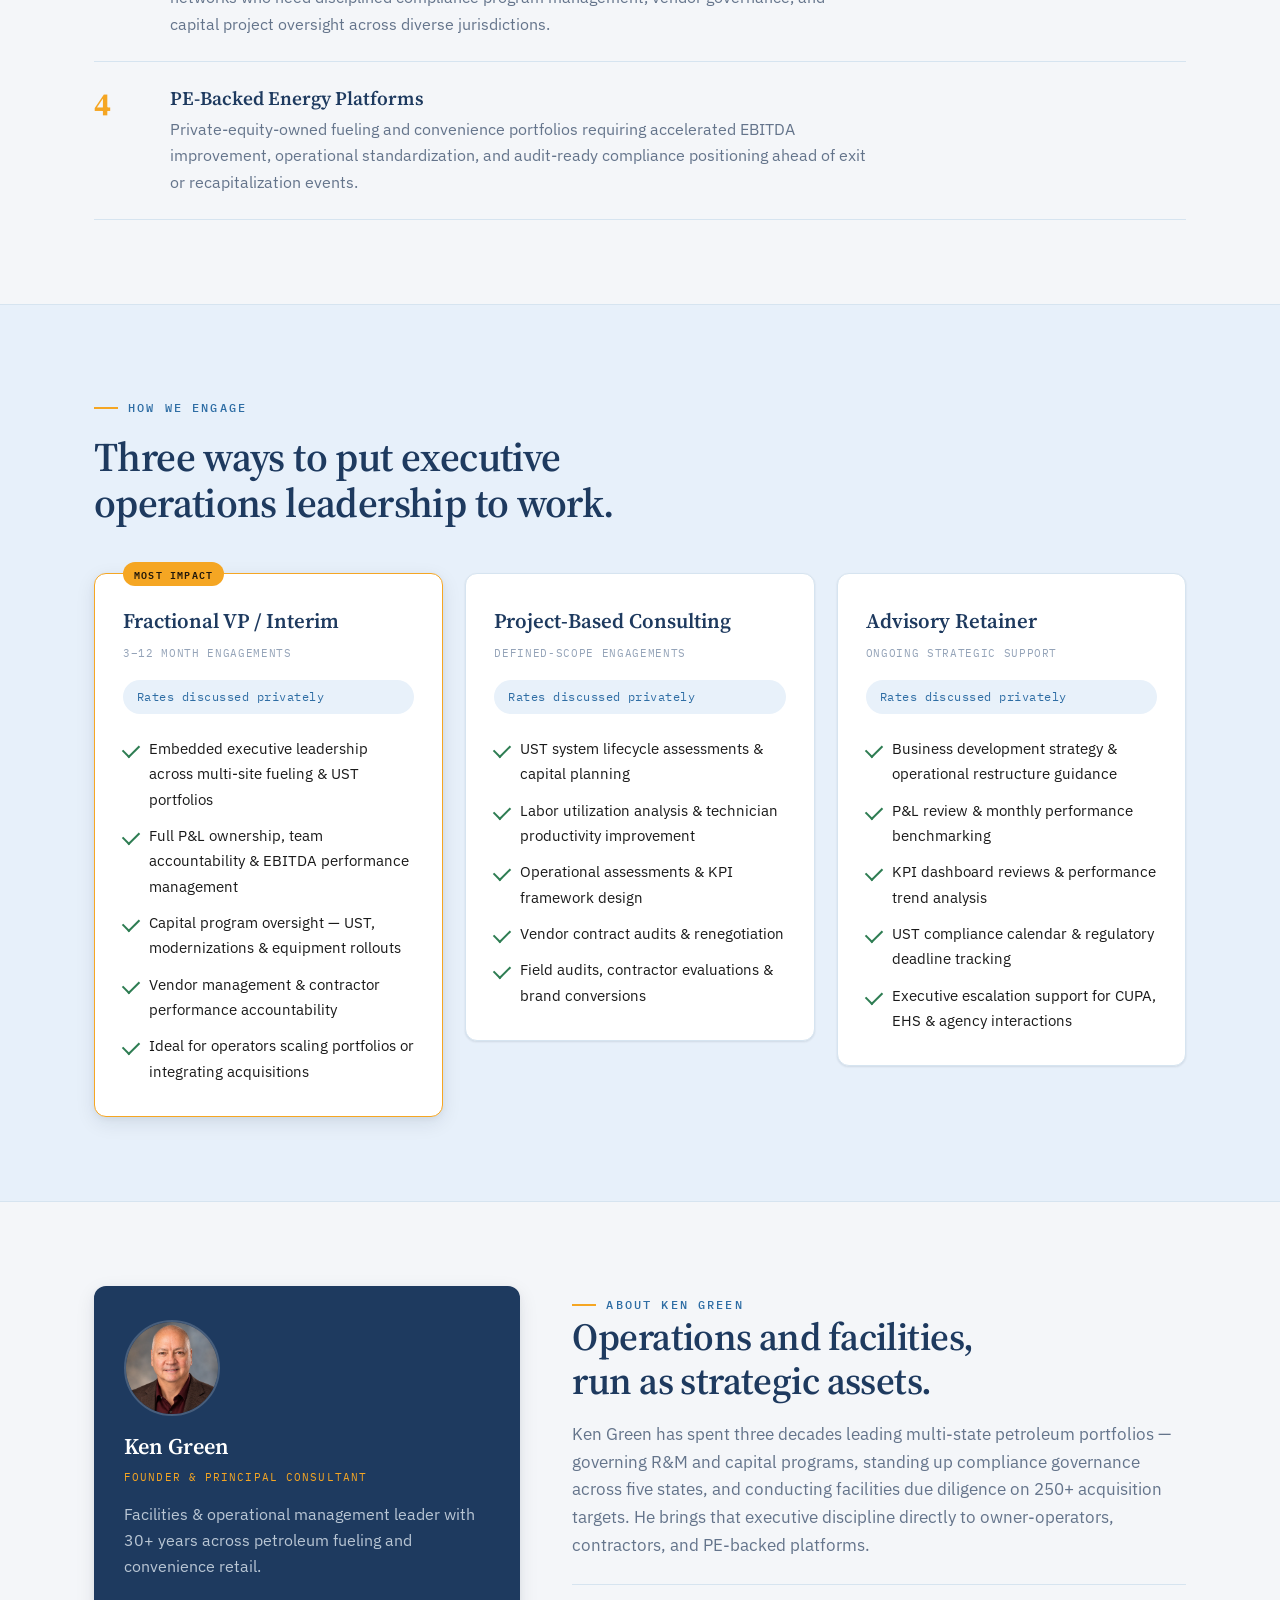
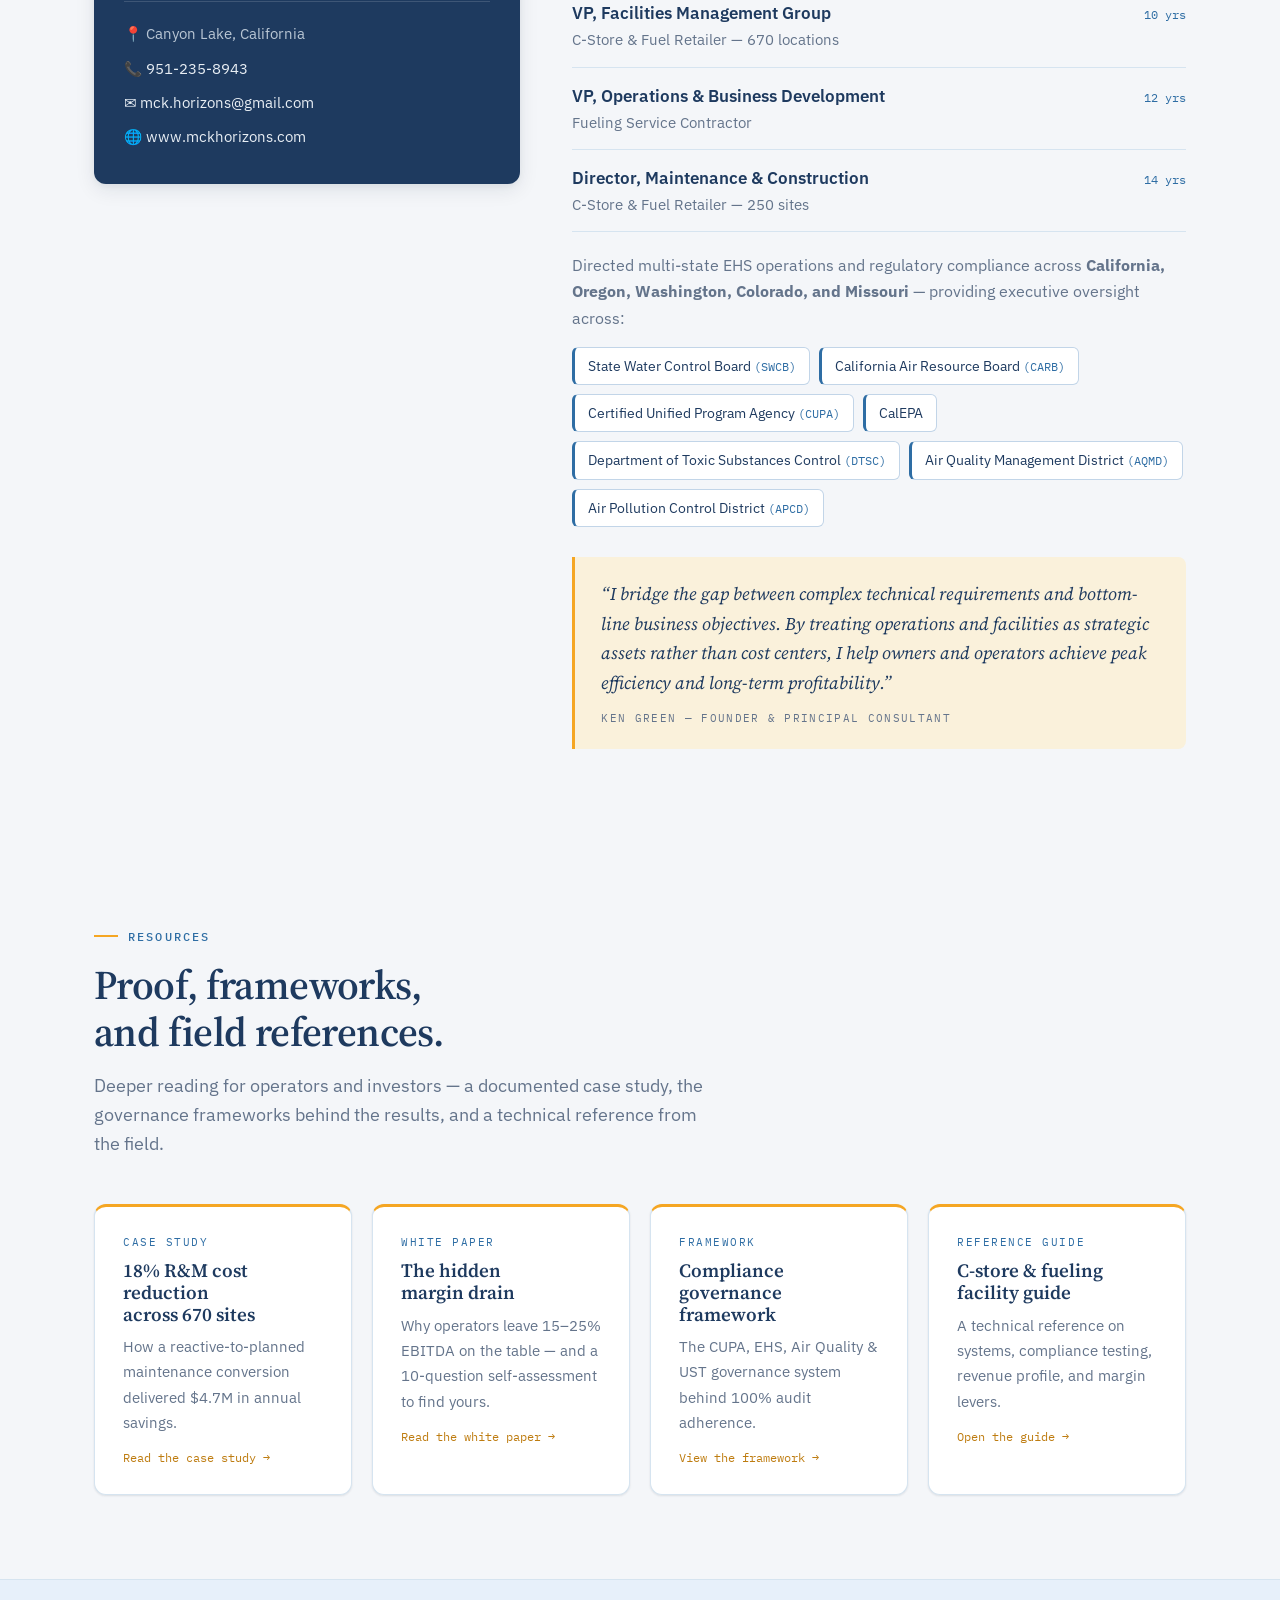
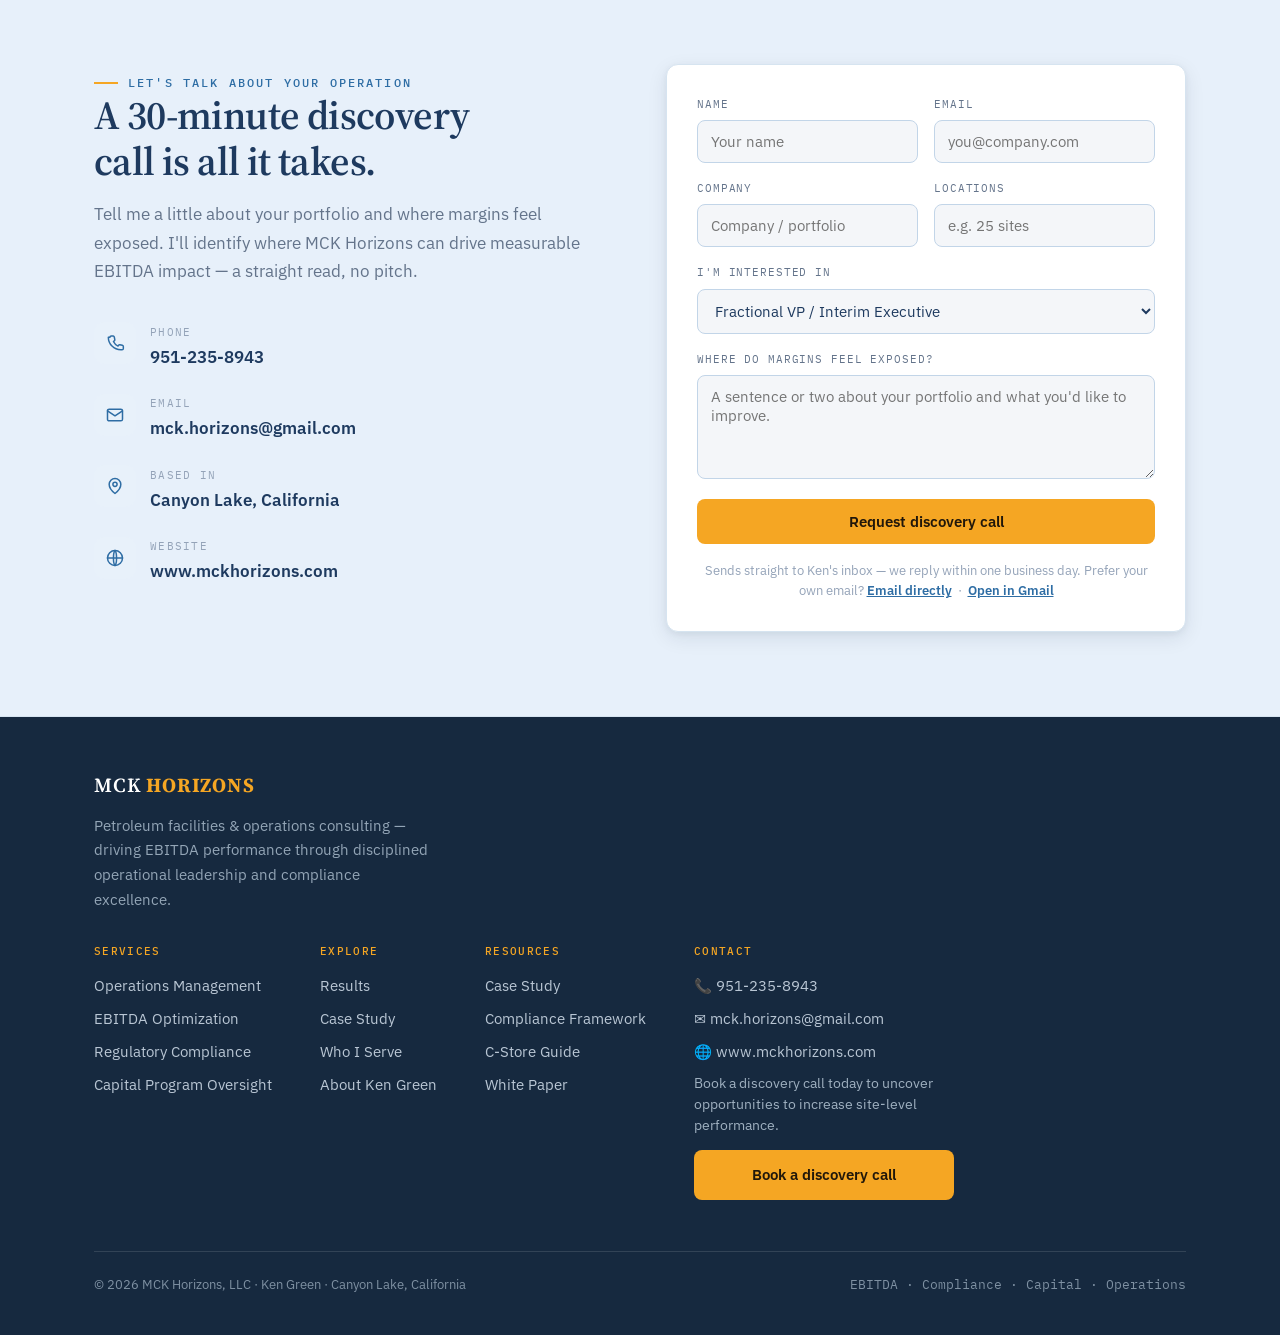
==== commit 6469e9ff: "Add files via upload" ====
--- a/index.html
+++ b/index.html
@@ -721,7 +721,7 @@
     <div class="wrap">
       <div class="about-grid">
         <aside class="about-card">
-          <img class="avatar-photo" src="[data-uri]" alt="Ken Green, Founder and Principal Consultant of MCK Horizons">
+          <img class="avatar-photo" src="[data-uri]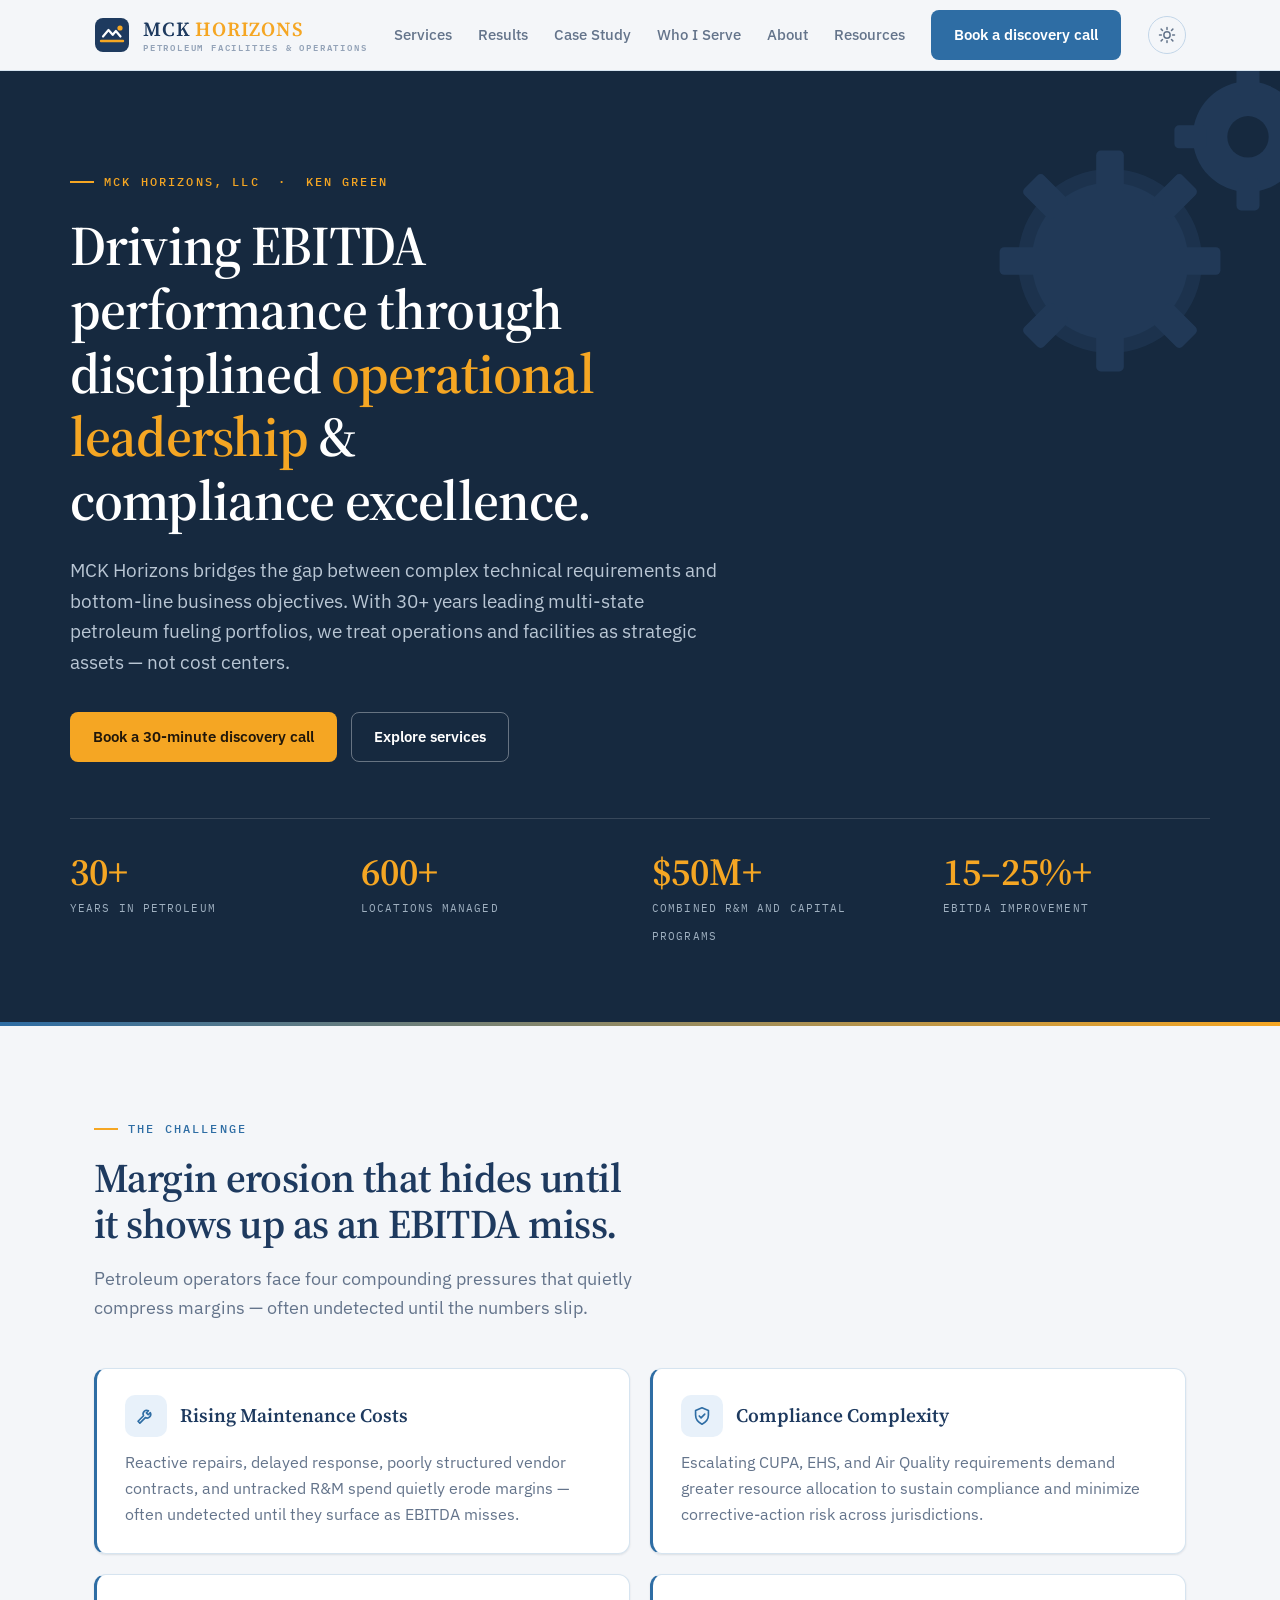
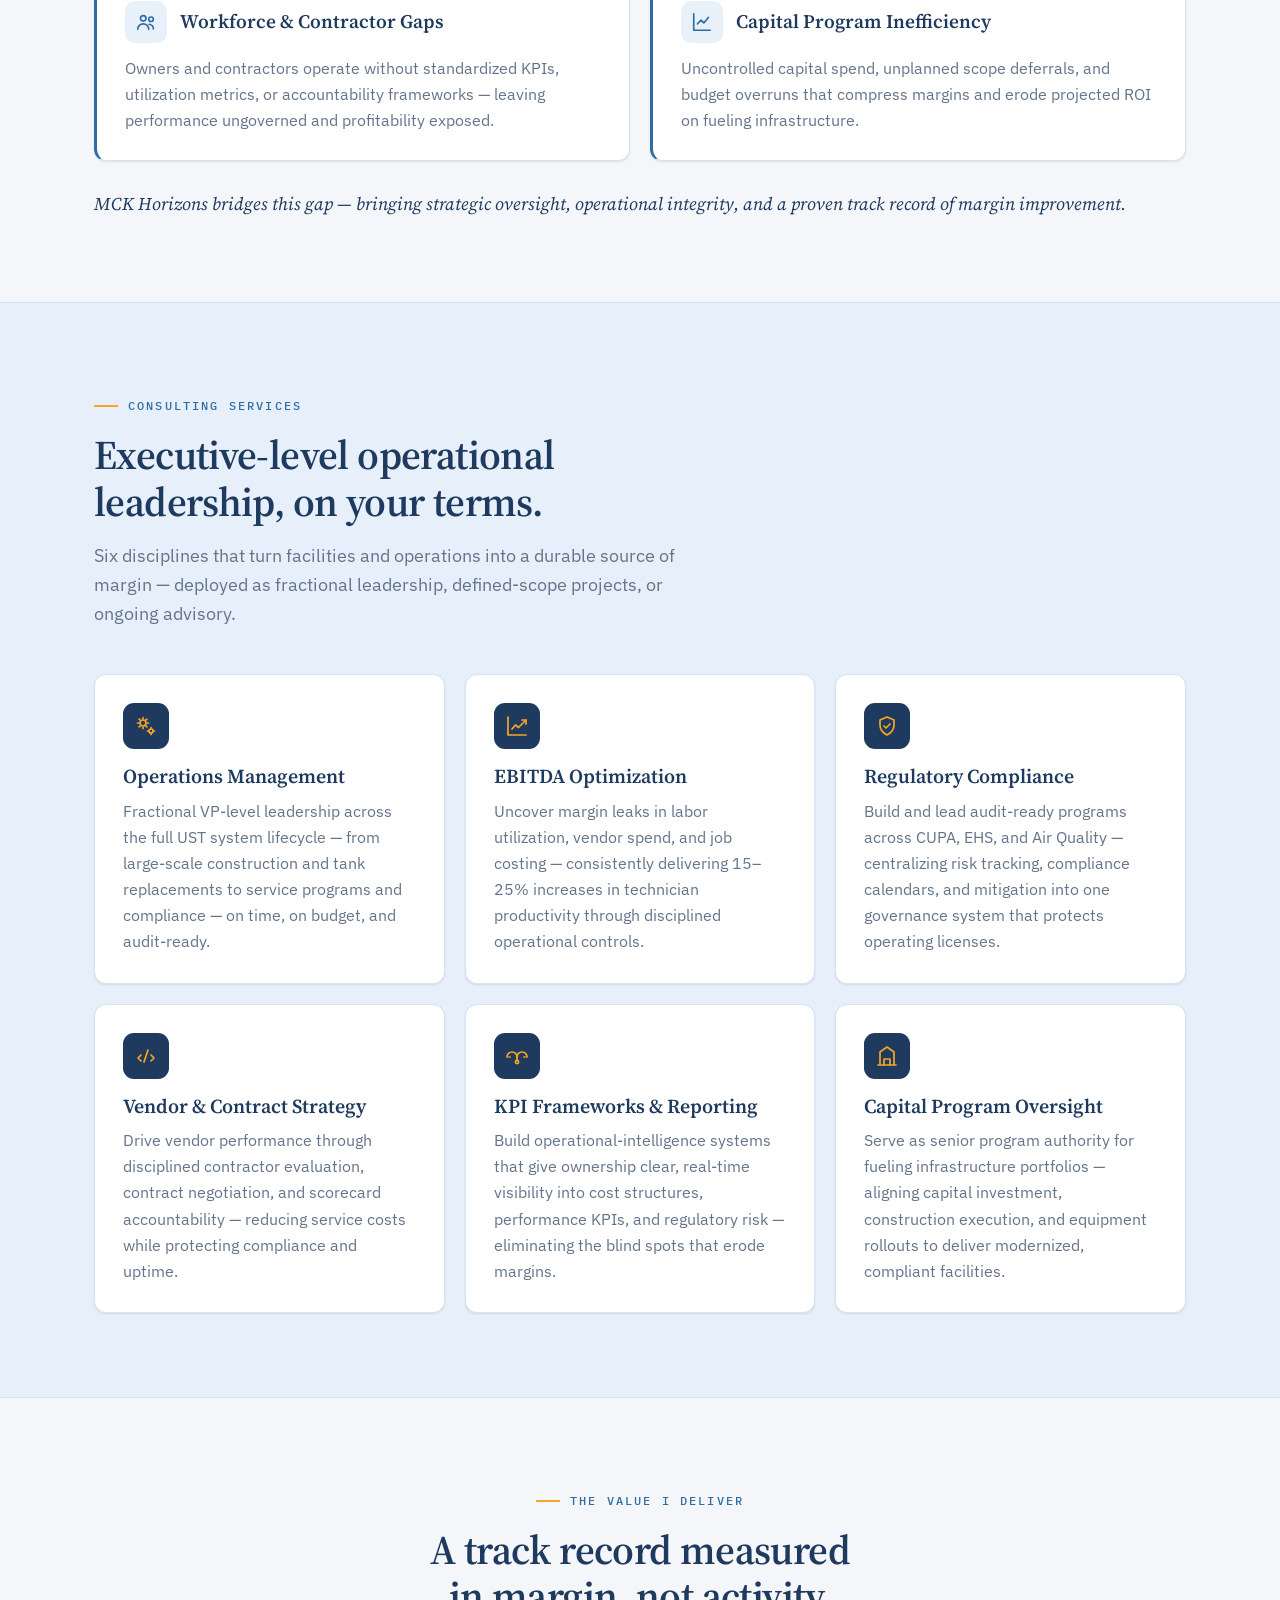
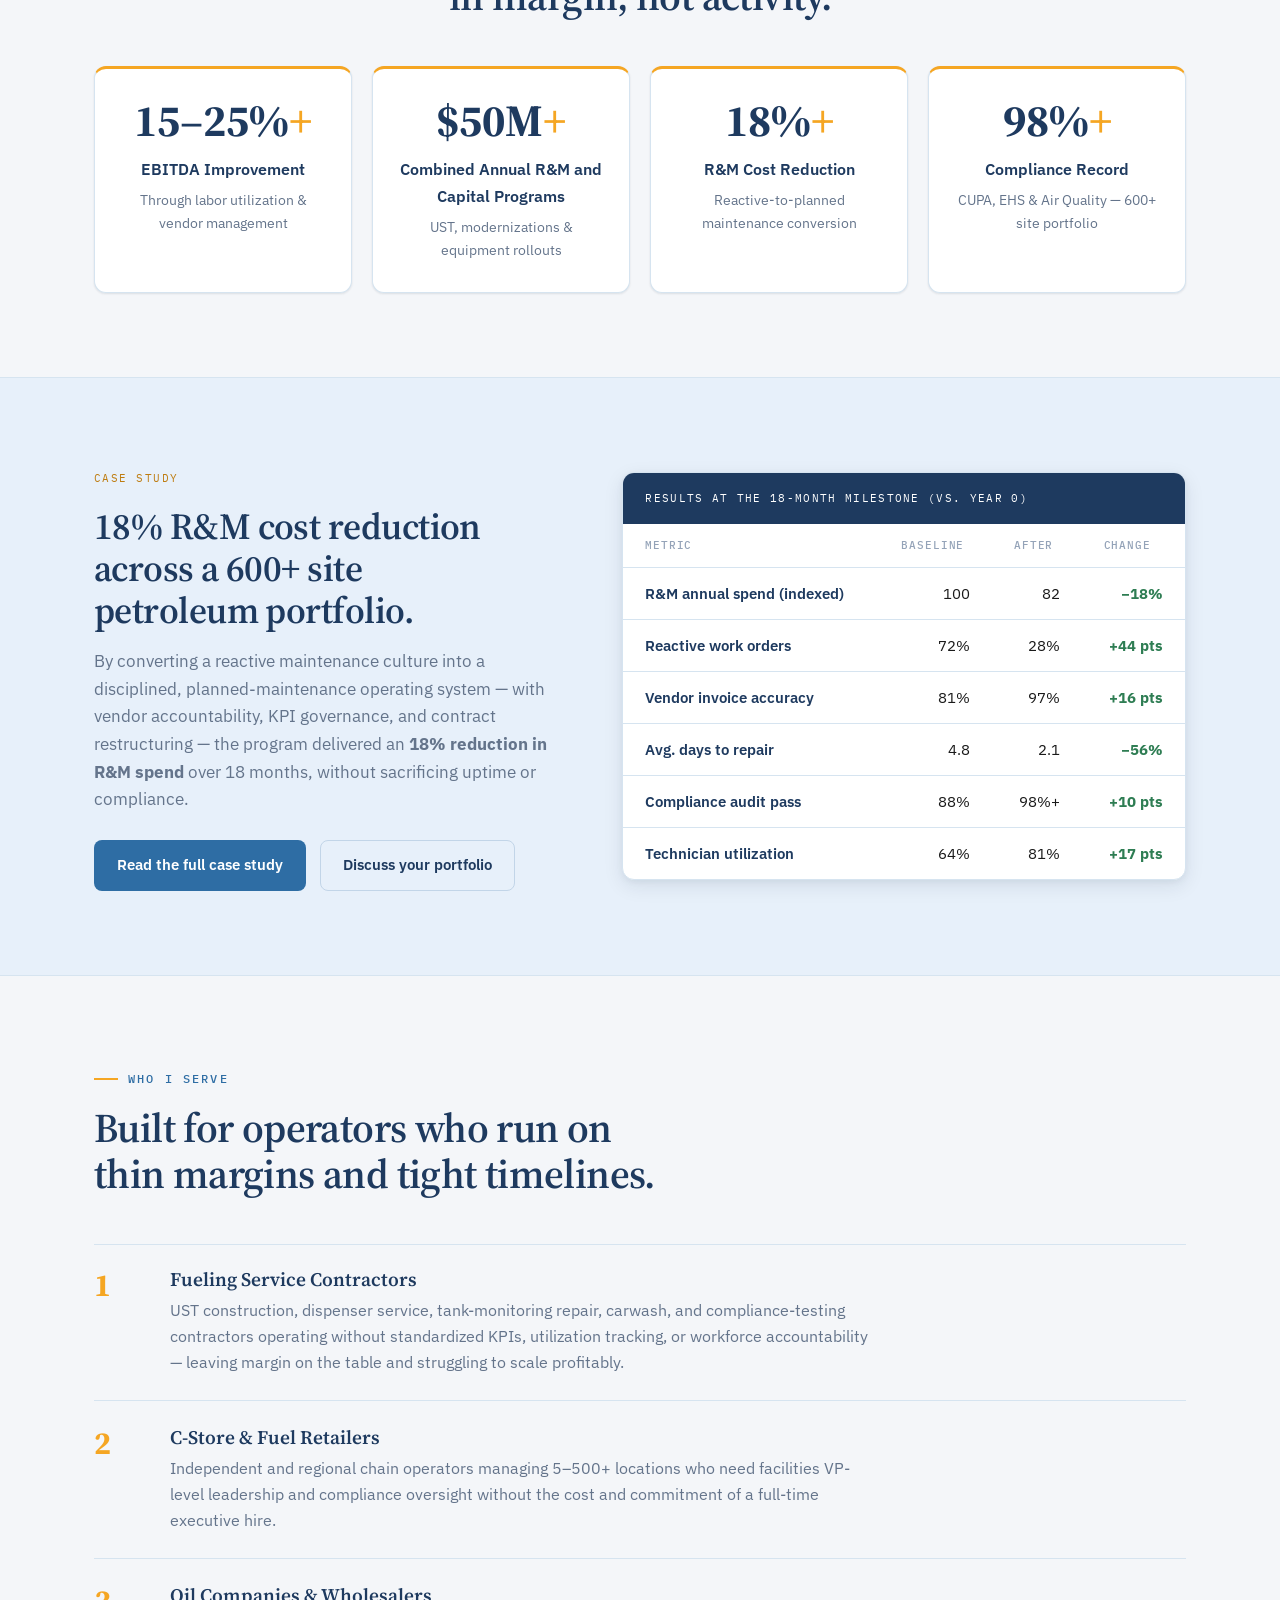
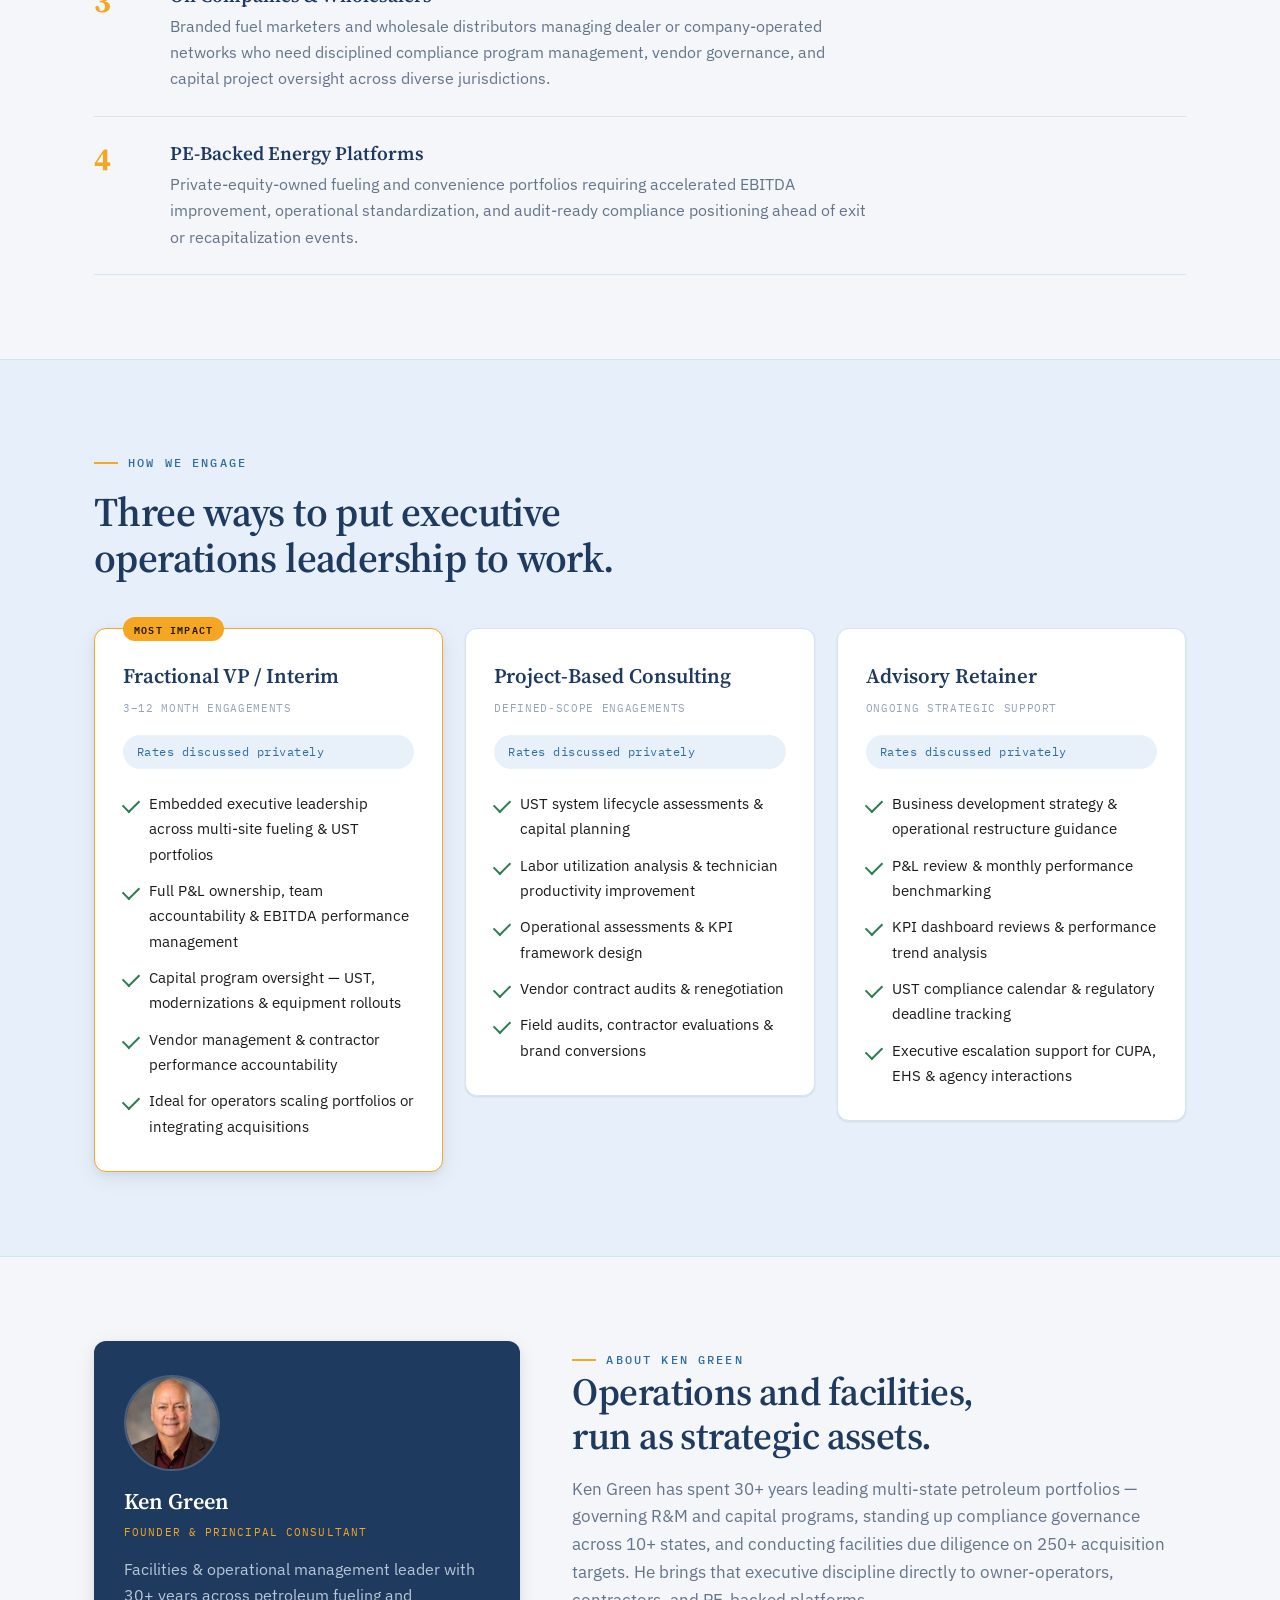
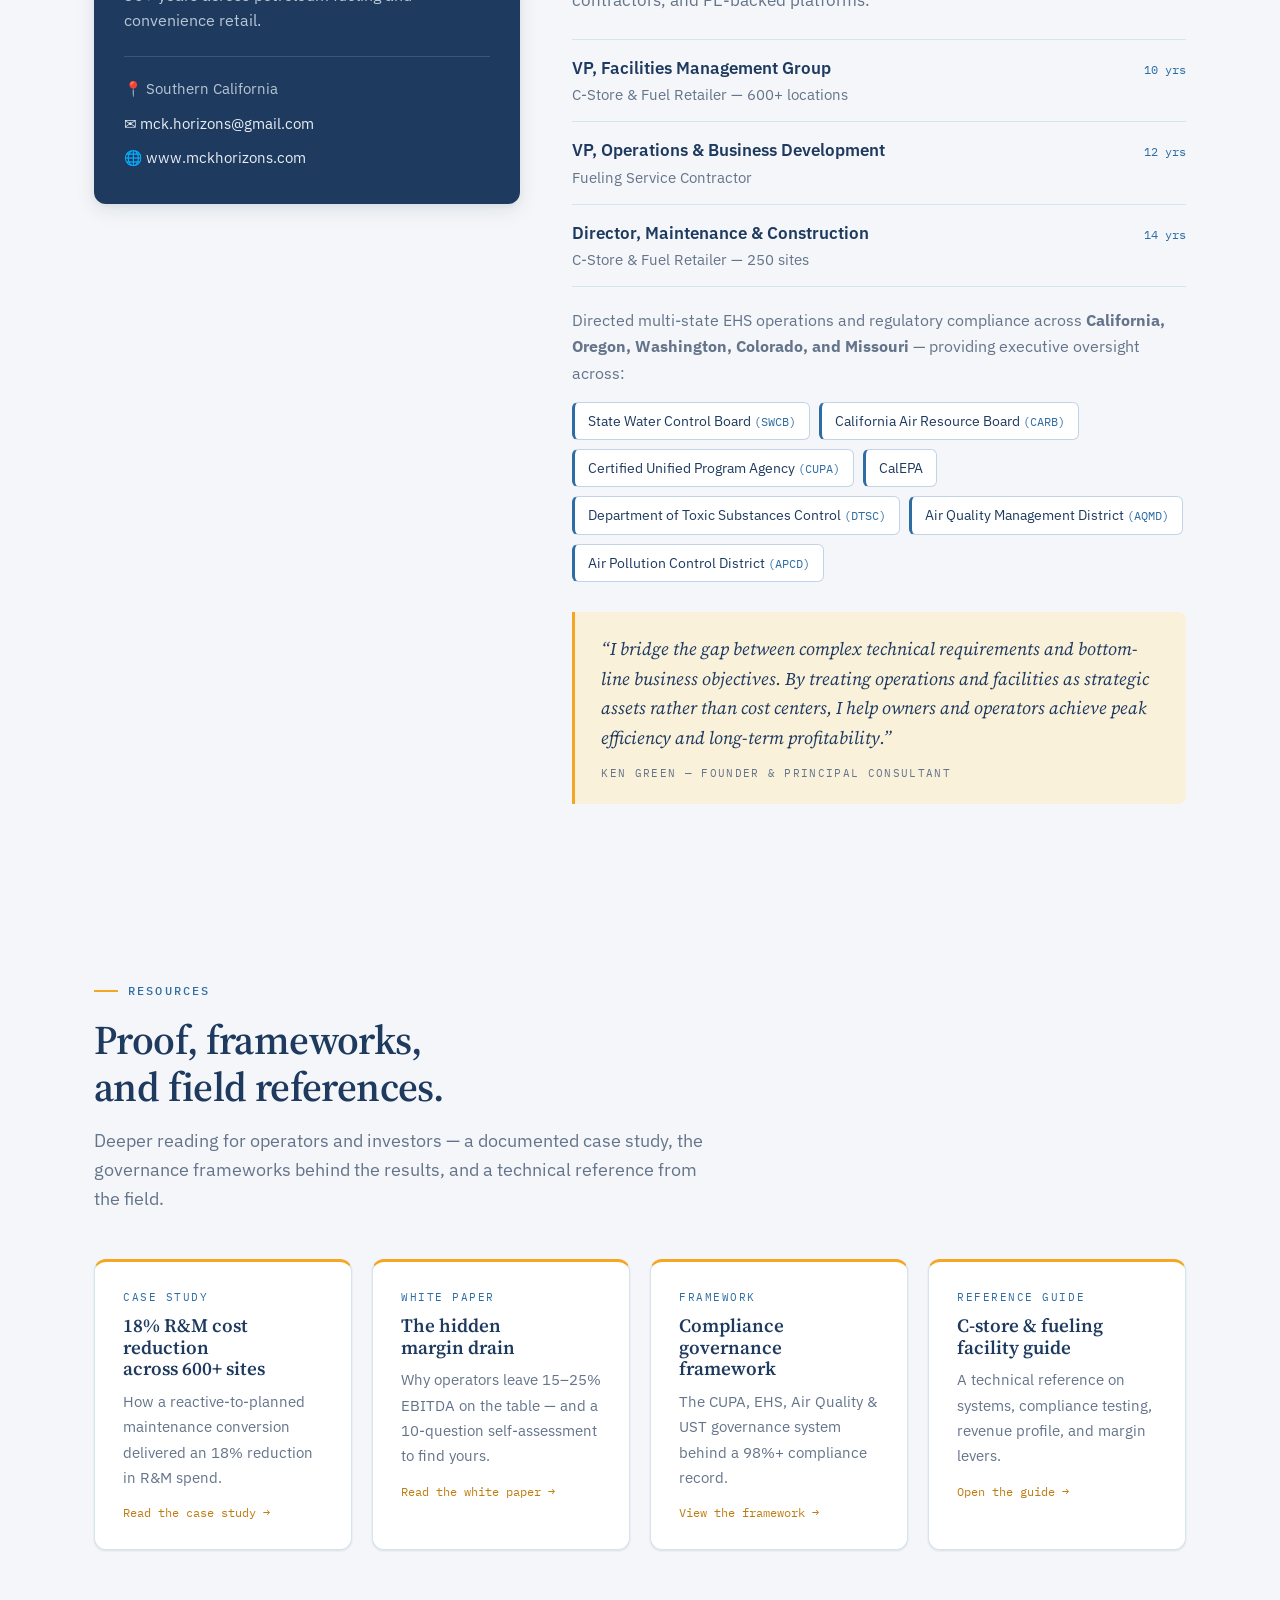
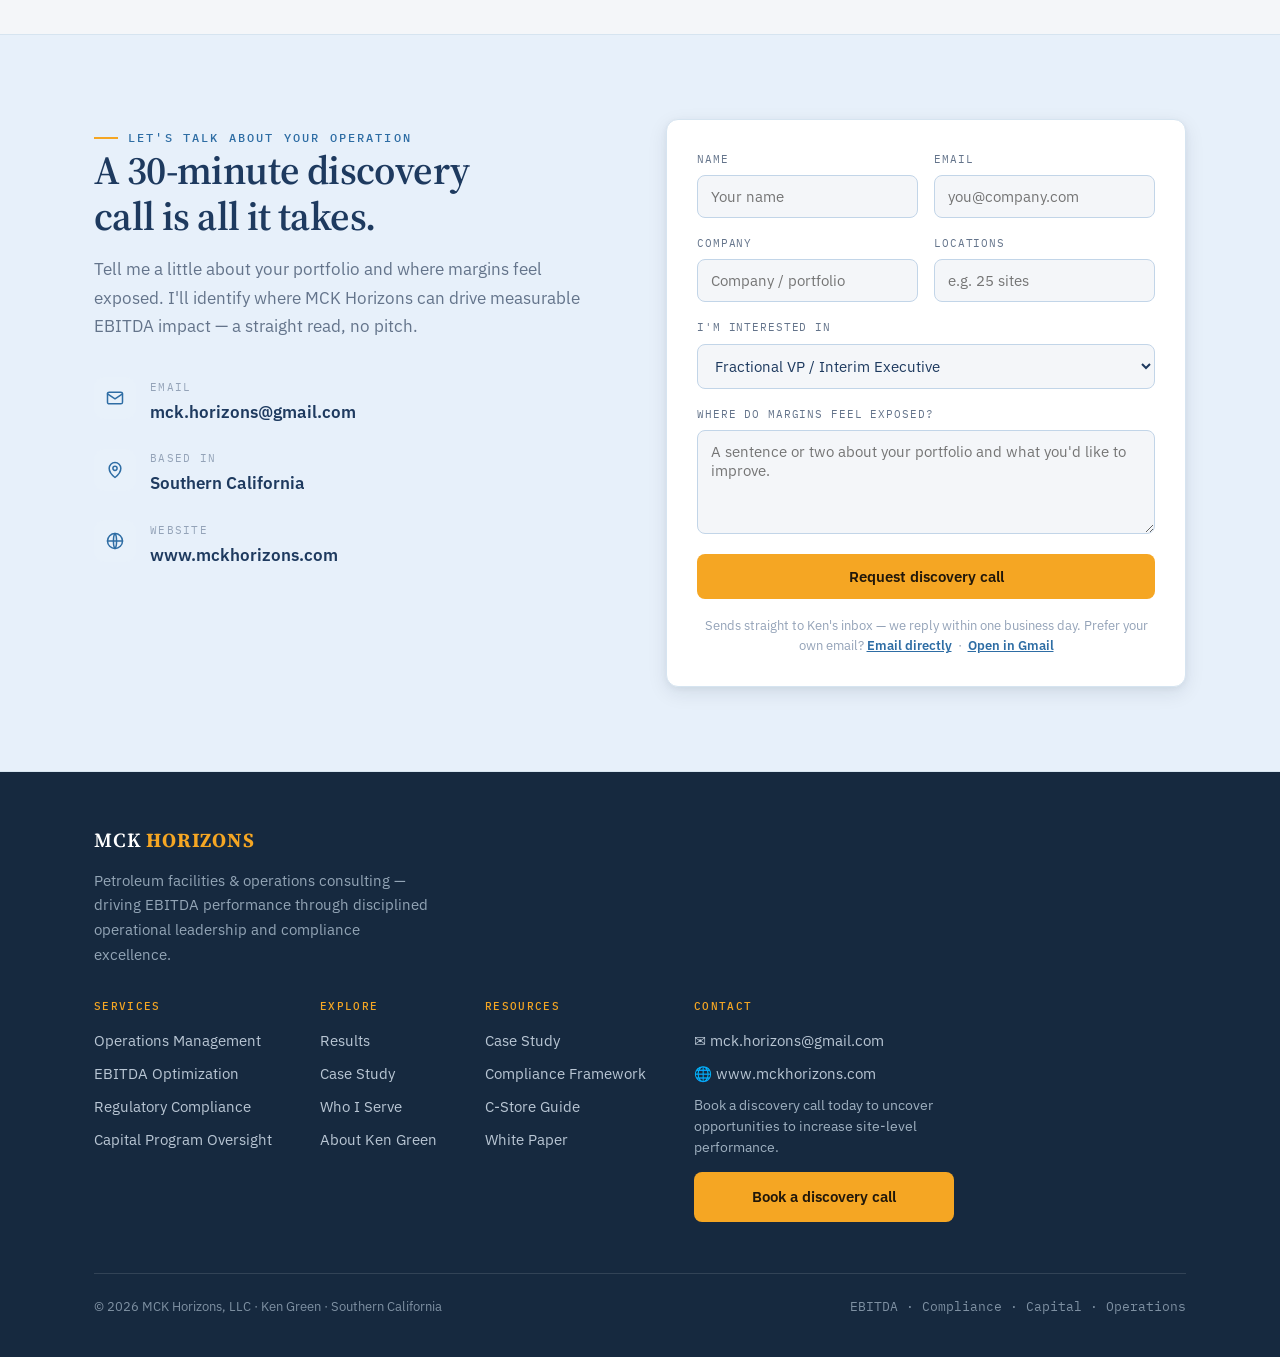
==== commit 0b98a2d1: "Align website with LinkedIn: privacy, 600+ sites, 98%+ compliance, remove dollar figures and phone C" ====
--- a/index.html
+++ b/index.html
@@ -14,7 +14,7 @@
 <meta name="twitter:card" content="summary">
 <meta name="twitter:title" content="MCK Horizons | Petroleum Facilities & Operations Consulting">
 <meta name="twitter:description" content="EBITDA optimization, compliance, and capital program oversight for petroleum and fuel-retail operators.">
-<script type="application/ld+json">{"@context":"https://schema.org","@type":"ProfessionalService","name":"MCK Horizons, LLC","description":"Petroleum facilities & operations consulting - EBITDA optimization, regulatory compliance, vendor and capital program oversight for fueling and convenience-retail operators.","url":"https://www.mckhorizons.com/","email":"mck.horizons@gmail.com","telephone":"+1-951-235-8943","founder":{"@type":"Person","name":"Ken Green","jobTitle":"Founder & Principal Consultant"},"address":{"@type":"PostalAddress","addressLocality":"Canyon Lake","addressRegion":"CA","addressCountry":"US"},"areaServed":"United States","knowsAbout":["EBITDA optimization","Petroleum facilities management","UST compliance","CUPA","Vendor management","Capital program oversight"]}</script>
+<script type="application/ld+json">{"@context":"https://schema.org","@type":"ProfessionalService","name":"MCK Horizons, LLC","description":"Petroleum facilities & operations consulting - EBITDA optimization, regulatory compliance, vendor and capital program oversight for fueling and convenience-retail operators.","url":"https://www.mckhorizons.com/","email":"mck.horizons@gmail.com","founder":{"@type":"Person","name":"Ken Green","jobTitle":"Founder & Principal Consultant"},"address":{"@type":"PostalAddress","addressRegion":"CA","addressCountry":"US"},"areaServed":"United States","knowsAbout":["EBITDA optimization","Petroleum facilities management","UST compliance","CUPA","Vendor management","Capital program oversight"]}</script>
 <title>MCK Horizons | Petroleum Facilities & Operations Consulting - Ken Green</title>
 <link rel="preconnect" href="https://fonts.googleapis.com">
 <link rel="preconnect" href="https://fonts.gstatic.com" crossorigin>
@@ -500,9 +500,9 @@
       </div>
       <div class="hero-stats">
         <div class="st"><span class="k">30+</span><span class="v">Years in petroleum</span></div>
-        <div class="st"><span class="k">670+</span><span class="v">Locations managed</span></div>
-        <div class="st"><span class="k">$26M</span><span class="v">R&amp;M budget oversight</span></div>
-        <div class="st"><span class="k">$24M</span><span class="v">Capital program oversight</span></div>
+        <div class="st"><span class="k">600+</span><span class="v">Locations managed</span></div>
+        <div class="st"><span class="k">$50M+</span><span class="v">Combined R&amp;M and capital programs</span></div>
+        <div class="st"><span class="k">15–25%+</span><span class="v">EBITDA improvement</span></div>
       </div>
     </div>
   </section>
@@ -601,9 +601,9 @@
       </div>
       <div class="metrics">
         <div class="metric"><div class="k">15–25%<span style="color:var(--gold)">+</span></div><div class="lbl">EBITDA Improvement</div><div class="sub">Through labor utilization &amp; vendor management</div></div>
-        <div class="metric"><div class="k">$50M<span style="color:var(--gold)">+</span></div><div class="lbl">Capital Programs Managed</div><div class="sub">UST, modernizations &amp; equipment rollouts</div></div>
+        <div class="metric"><div class="k">$50M<span style="color:var(--gold)">+</span></div><div class="lbl">Combined Annual R&amp;M and Capital Programs</div><div class="sub">UST, modernizations &amp; equipment rollouts</div></div>
         <div class="metric"><div class="k">18%<span style="color:var(--gold)">+</span></div><div class="lbl">R&amp;M Cost Reduction</div><div class="sub">Reactive-to-planned maintenance conversion</div></div>
-        <div class="metric"><div class="k">100%</div><div class="lbl">Compliance Execution</div><div class="sub">CUPA, EHS &amp; Air Quality — 670-site portfolio</div></div>
+        <div class="metric"><div class="k">98%<span style="color:var(--gold)">+</span></div><div class="lbl">Compliance Record</div><div class="sub">CUPA, EHS &amp; Air Quality — 600+ site portfolio</div></div>
       </div>
     </div>
   </section>
@@ -614,8 +614,8 @@
       <div class="case">
         <div class="case-copy">
           <span class="conf">Case study</span>
-          <h2>18% R&amp;M cost reduction across a 670-site petroleum portfolio.</h2>
-          <p>By converting a reactive maintenance culture into a disciplined, planned-maintenance operating system — with vendor accountability, KPI governance, and contract restructuring — the program delivered roughly <strong>$4.7M in annualized savings</strong> against a $26M baseline, over 18 months, without sacrificing uptime or compliance.</p>
+          <h2>18% R&amp;M cost reduction across a 600+ site petroleum portfolio.</h2>
+          <p>By converting a reactive maintenance culture into a disciplined, planned-maintenance operating system — with vendor accountability, KPI governance, and contract restructuring — the program delivered an <strong>18% reduction in R&amp;M spend</strong> over 18 months, without sacrificing uptime or compliance.</p>
           <a class="btn btn-navy" href="case-study.html">Read the full case study</a>
           <a class="btn btn-ghost" href="#contact" style="margin-left:10px;">Discuss your portfolio</a>
         </div>
@@ -626,11 +626,11 @@
               <tr><th>Metric</th><th class="num">Baseline</th><th class="num">After</th><th class="delta">Change</th></tr>
             </thead>
             <tbody>
-              <tr><td class="metric-name">R&amp;M annual spend</td><td class="num">$26.0M</td><td class="num">$21.3M</td><td class="delta">−18%</td></tr>
+              <tr><td class="metric-name">R&amp;M annual spend (indexed)</td><td class="num">100</td><td class="num">82</td><td class="delta">−18%</td></tr>
               <tr><td class="metric-name">Reactive work orders</td><td class="num">72%</td><td class="num">28%</td><td class="delta">+44 pts</td></tr>
               <tr><td class="metric-name">Vendor invoice accuracy</td><td class="num">81%</td><td class="num">97%</td><td class="delta">+16 pts</td></tr>
               <tr><td class="metric-name">Avg. days to repair</td><td class="num">4.8</td><td class="num">2.1</td><td class="delta">−56%</td></tr>
-              <tr><td class="metric-name">Compliance audit pass</td><td class="num">88%</td><td class="num">100%</td><td class="delta">+12 pts</td></tr>
+              <tr><td class="metric-name">Compliance audit pass</td><td class="num">88%</td><td class="num">98%+</td><td class="delta">+10 pts</td></tr>
               <tr><td class="metric-name">Technician utilization</td><td class="num">64%</td><td class="num">81%</td><td class="delta">+17 pts</td></tr>
             </tbody>
           </table>
@@ -726,8 +726,7 @@
           <div class="role">Founder &amp; Principal Consultant</div>
           <p style="color:#B9C6D4; margin-top:16px; font-size:.98rem;">Facilities &amp; operational management leader with 30+ years across petroleum fueling and convenience retail.</p>
           <div class="contact-mini">
-            <span>📍 Canyon Lake, California</span>
-            <a href="tel:+19512358943">📞 951-235-8943</a>
+            <span>📍 Southern California</span>
             <a href="mailto:mck.horizons@gmail.com">✉︎ mck.horizons@gmail.com</a>
             <a href="https://www.mckhorizons.com" target="_blank" rel="noopener">🌐 www.mckhorizons.com</a>
           </div>
@@ -736,9 +735,9 @@
         <div class="about-body">
           <span class="eyebrow">About Ken Green</span>
           <h2>Operations and facilities, run as strategic assets.</h2>
-          <p>Ken Green has spent three decades leading multi-state petroleum portfolios — governing R&amp;M and capital programs, standing up compliance governance across five states, and conducting facilities due diligence on 250+ acquisition targets. He brings that executive discipline directly to owner-operators, contractors, and PE-backed platforms.</p>
+          <p>Ken Green has spent 30+ years leading multi-state petroleum portfolios — governing R&amp;M and capital programs, standing up compliance governance across 10+ states, and conducting facilities due diligence on 250+ acquisition targets. He brings that executive discipline directly to owner-operators, contractors, and PE-backed platforms.</p>
           <div class="cred">
-            <div class="row"><div><div class="role-t">VP, Facilities Management Group</div><div class="org">C-Store &amp; Fuel Retailer — 670 locations</div></div><div class="yrs">10 yrs</div></div>
+            <div class="row"><div><div class="role-t">VP, Facilities Management Group</div><div class="org">C-Store &amp; Fuel Retailer — 600+ locations</div></div><div class="yrs">10 yrs</div></div>
             <div class="row"><div><div class="role-t">VP, Operations &amp; Business Development</div><div class="org">Fueling Service Contractor</div></div><div class="yrs">12 yrs</div></div>
             <div class="row"><div><div class="role-t">Director, Maintenance &amp; Construction</div><div class="org">C-Store &amp; Fuel Retailer — 250 sites</div></div><div class="yrs">14 yrs</div></div>
           </div>
@@ -772,8 +771,8 @@
       <div style="display:grid;grid-template-columns:repeat(auto-fit,minmax(258px,1fr));gap:20px;">
         <a href="case-study.html" style="display:flex;flex-direction:column;gap:9px;background:var(--surface);border:1px solid var(--line);border-top:3px solid var(--gold);border-radius:12px;padding:26px 28px;text-decoration:none;color:var(--ink);box-shadow:var(--shadow-sm);">
           <span style="font-family:var(--mono);font-size:11px;letter-spacing:.14em;text-transform:uppercase;color:var(--accent);">Case Study</span>
-          <h3 style="font-size:1.18rem;margin:0;">18% R&amp;M cost reduction across 670 sites</h3>
-          <p style="color:var(--muted);font-size:.96rem;margin:0;">How a reactive-to-planned maintenance conversion delivered $4.7M in annual savings.</p>
+          <h3 style="font-size:1.18rem;margin:0;">18% R&amp;M cost reduction across 600+ sites</h3>
+          <p style="color:var(--muted);font-size:.96rem;margin:0;">How a reactive-to-planned maintenance conversion delivered an 18% reduction in R&amp;M spend.</p>
           <span style="font-family:var(--mono);font-size:12px;color:var(--gold-deep);margin-top:4px;">Read the case study &rarr;</span>
         </a>
         <a href="white-paper.html" style="display:flex;flex-direction:column;gap:9px;background:var(--surface);border:1px solid var(--line);border-top:3px solid var(--gold);border-radius:12px;padding:26px 28px;text-decoration:none;color:var(--ink);box-shadow:var(--shadow-sm);">
@@ -785,7 +784,7 @@
         <a href="compliance.html" style="display:flex;flex-direction:column;gap:9px;background:var(--surface);border:1px solid var(--line);border-top:3px solid var(--gold);border-radius:12px;padding:26px 28px;text-decoration:none;color:var(--ink);box-shadow:var(--shadow-sm);">
           <span style="font-family:var(--mono);font-size:11px;letter-spacing:.14em;text-transform:uppercase;color:var(--accent);">Framework</span>
           <h3 style="font-size:1.18rem;margin:0;">Compliance governance framework</h3>
-          <p style="color:var(--muted);font-size:.96rem;margin:0;">The CUPA, EHS, Air Quality &amp; UST governance system behind 100% audit adherence.</p>
+          <p style="color:var(--muted);font-size:.96rem;margin:0;">The CUPA, EHS, Air Quality &amp; UST governance system behind a 98%+ compliance record.</p>
           <span style="font-family:var(--mono);font-size:12px;color:var(--gold-deep);margin-top:4px;">View the framework &rarr;</span>
         </a>
         <a href="cstore-guide.html" style="display:flex;flex-direction:column;gap:9px;background:var(--surface);border:1px solid var(--line);border-top:3px solid var(--gold);border-radius:12px;padding:26px 28px;text-decoration:none;color:var(--ink);box-shadow:var(--shadow-sm);">
@@ -807,17 +806,14 @@
           <h2>A 30-minute discovery call is all it takes.</h2>
           <p>Tell me a little about your portfolio and where margins feel exposed. I'll identify where MCK Horizons can drive measurable EBITDA impact — a straight read, no pitch.</p>
           <div class="contact-lines">
-            <div class="cline">
-              <div class="ci" aria-hidden="true"><svg width="20" height="20" viewBox="0 0 24 24" fill="none" stroke="currentColor" stroke-width="1.8" stroke-linecap="round" stroke-linejoin="round"><path d="M4 5c0 8.3 6.7 15 15 15h1.5a1.5 1.5 0 001.5-1.5v-2.4a1.5 1.5 0 00-1.2-1.47l-3-.6a1.5 1.5 0 00-1.5.66l-.7 1a12 12 0 01-5.5-5.5l1-.7a1.5 1.5 0 00.66-1.5l-.6-3A1.5 1.5 0 009.9 3.5H7.5A1.5 1.5 0 006 5z"/></svg></div>
-              <div><span class="lbl">Phone</span><a href="tel:+19512358943">951-235-8943</a></div>
-            </div>
+            
             <div class="cline">
               <div class="ci" aria-hidden="true"><svg width="20" height="20" viewBox="0 0 24 24" fill="none" stroke="currentColor" stroke-width="1.8" stroke-linecap="round" stroke-linejoin="round"><rect x="3" y="5" width="18" height="14" rx="2"/><path d="m3 7 9 6 9-6"/></svg></div>
               <div><span class="lbl">Email</span><a href="mailto:mck.horizons@gmail.com">mck.horizons@gmail.com</a></div>
             </div>
             <div class="cline">
               <div class="ci" aria-hidden="true"><svg width="20" height="20" viewBox="0 0 24 24" fill="none" stroke="currentColor" stroke-width="1.8" stroke-linecap="round" stroke-linejoin="round"><path d="M12 21s-7-5.2-7-11a7 7 0 0 1 14 0c0 5.8-7 11-7 11z"/><circle cx="12" cy="10" r="2.5"/></svg></div>
-              <div><span class="lbl">Based in</span><span class="val">Canyon Lake, California</span></div>
+              <div><span class="lbl">Based in</span><span class="val">Southern California</span></div>
             </div>
             <div class="cline">
               <div class="ci" aria-hidden="true"><svg width="20" height="20" viewBox="0 0 24 24" fill="none" stroke="currentColor" stroke-width="1.8" stroke-linecap="round" stroke-linejoin="round"><circle cx="12" cy="12" r="9"/><path d="M3 12h18M12 3c2.5 2.7 2.5 15.3 0 18M12 3c-2.5 2.7-2.5 15.3 0 18"/></svg></div>
@@ -891,7 +887,6 @@
         </div>
         <div class="foot-col contact-col">
           <h5>Contact</h5>
-          <a href="tel:+19512358943">📞 951-235-8943</a>
           <a href="mailto:mck.horizons@gmail.com">✉︎ mck.horizons@gmail.com</a>
           <a href="https://www.mckhorizons.com" target="_blank" rel="noopener">🌐 www.mckhorizons.com</a>
           <p class="foot-cta">Book a discovery call today to uncover opportunities to increase site-level performance.</p>
@@ -900,7 +895,7 @@
       </div>
     </div>
     <div class="foot-bottom">
-      <span>© <span id="year"></span> MCK Horizons, LLC · Ken Green · Canyon Lake, California</span>
+      <span>© <span id="year"></span> MCK Horizons, LLC · Ken Green · Southern California</span>
       <span class="mono">EBITDA · Compliance · Capital · Operations</span>
     </div>
   </div>
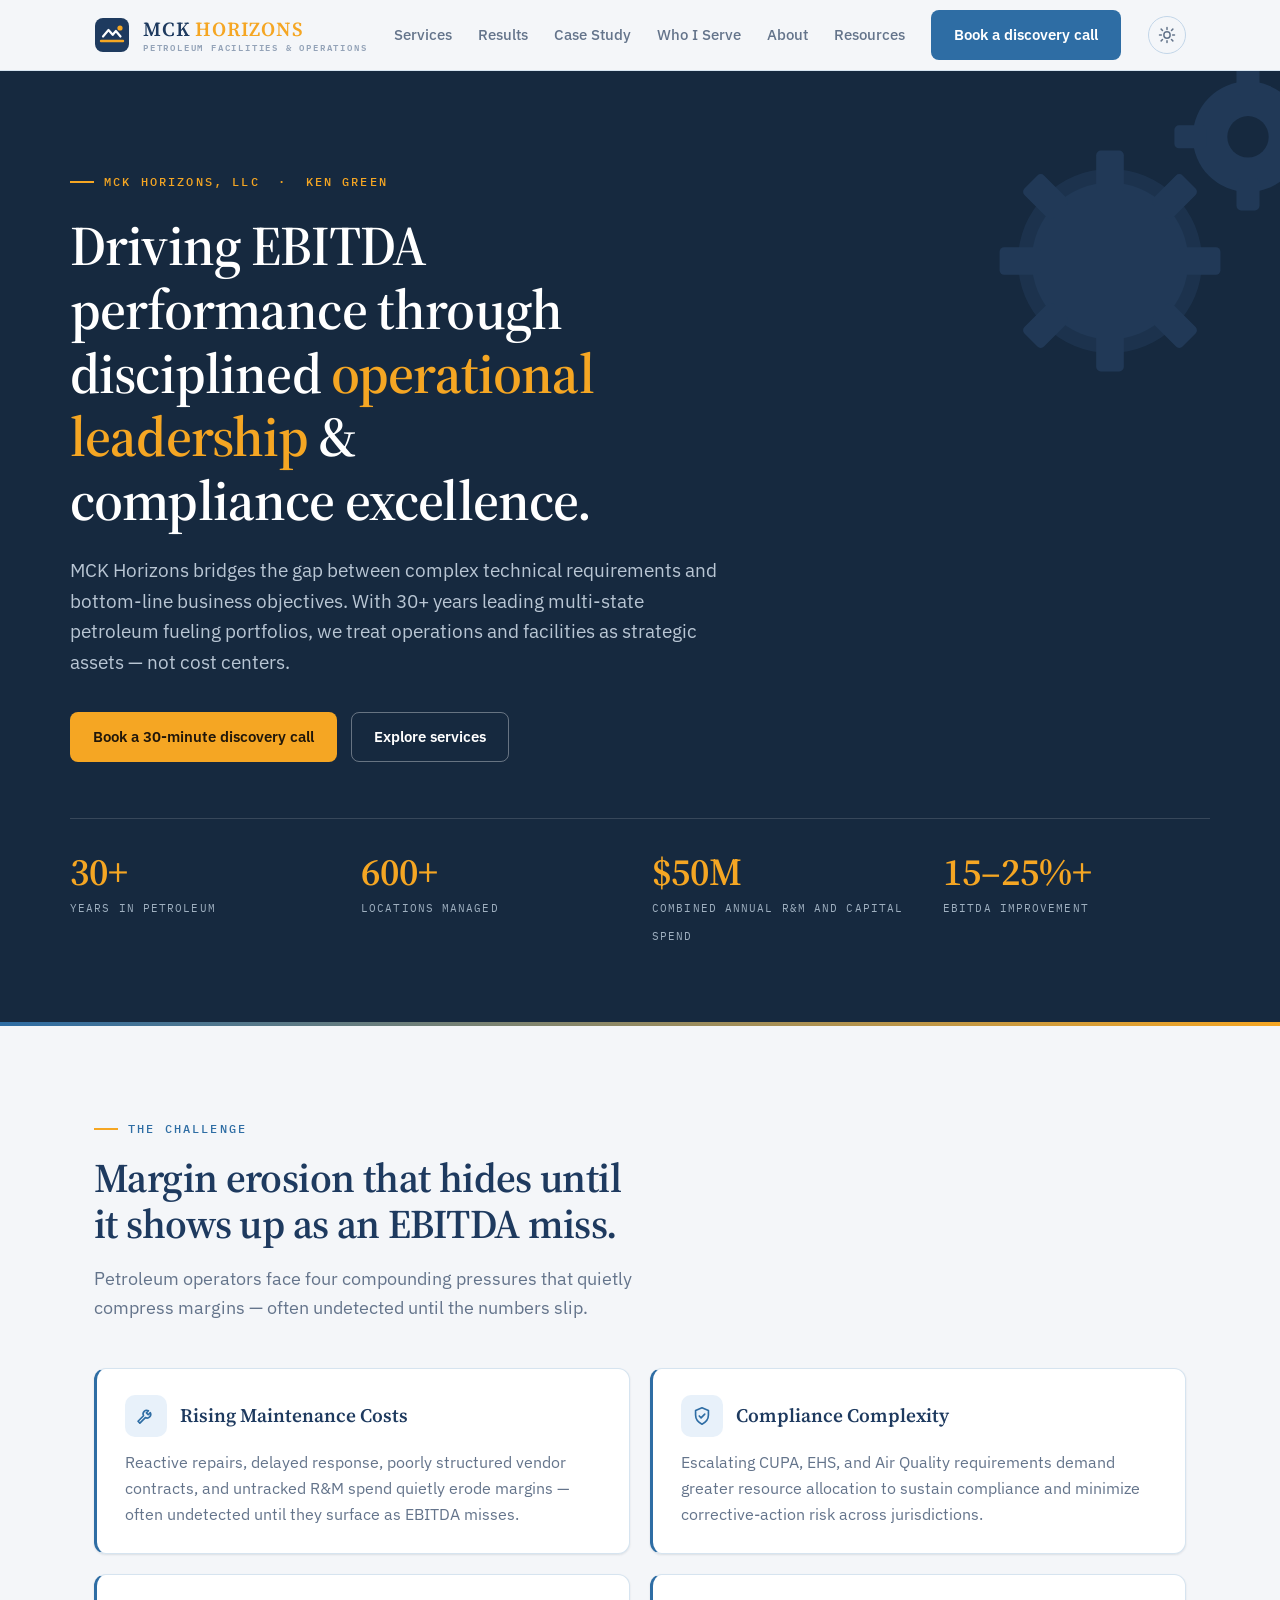
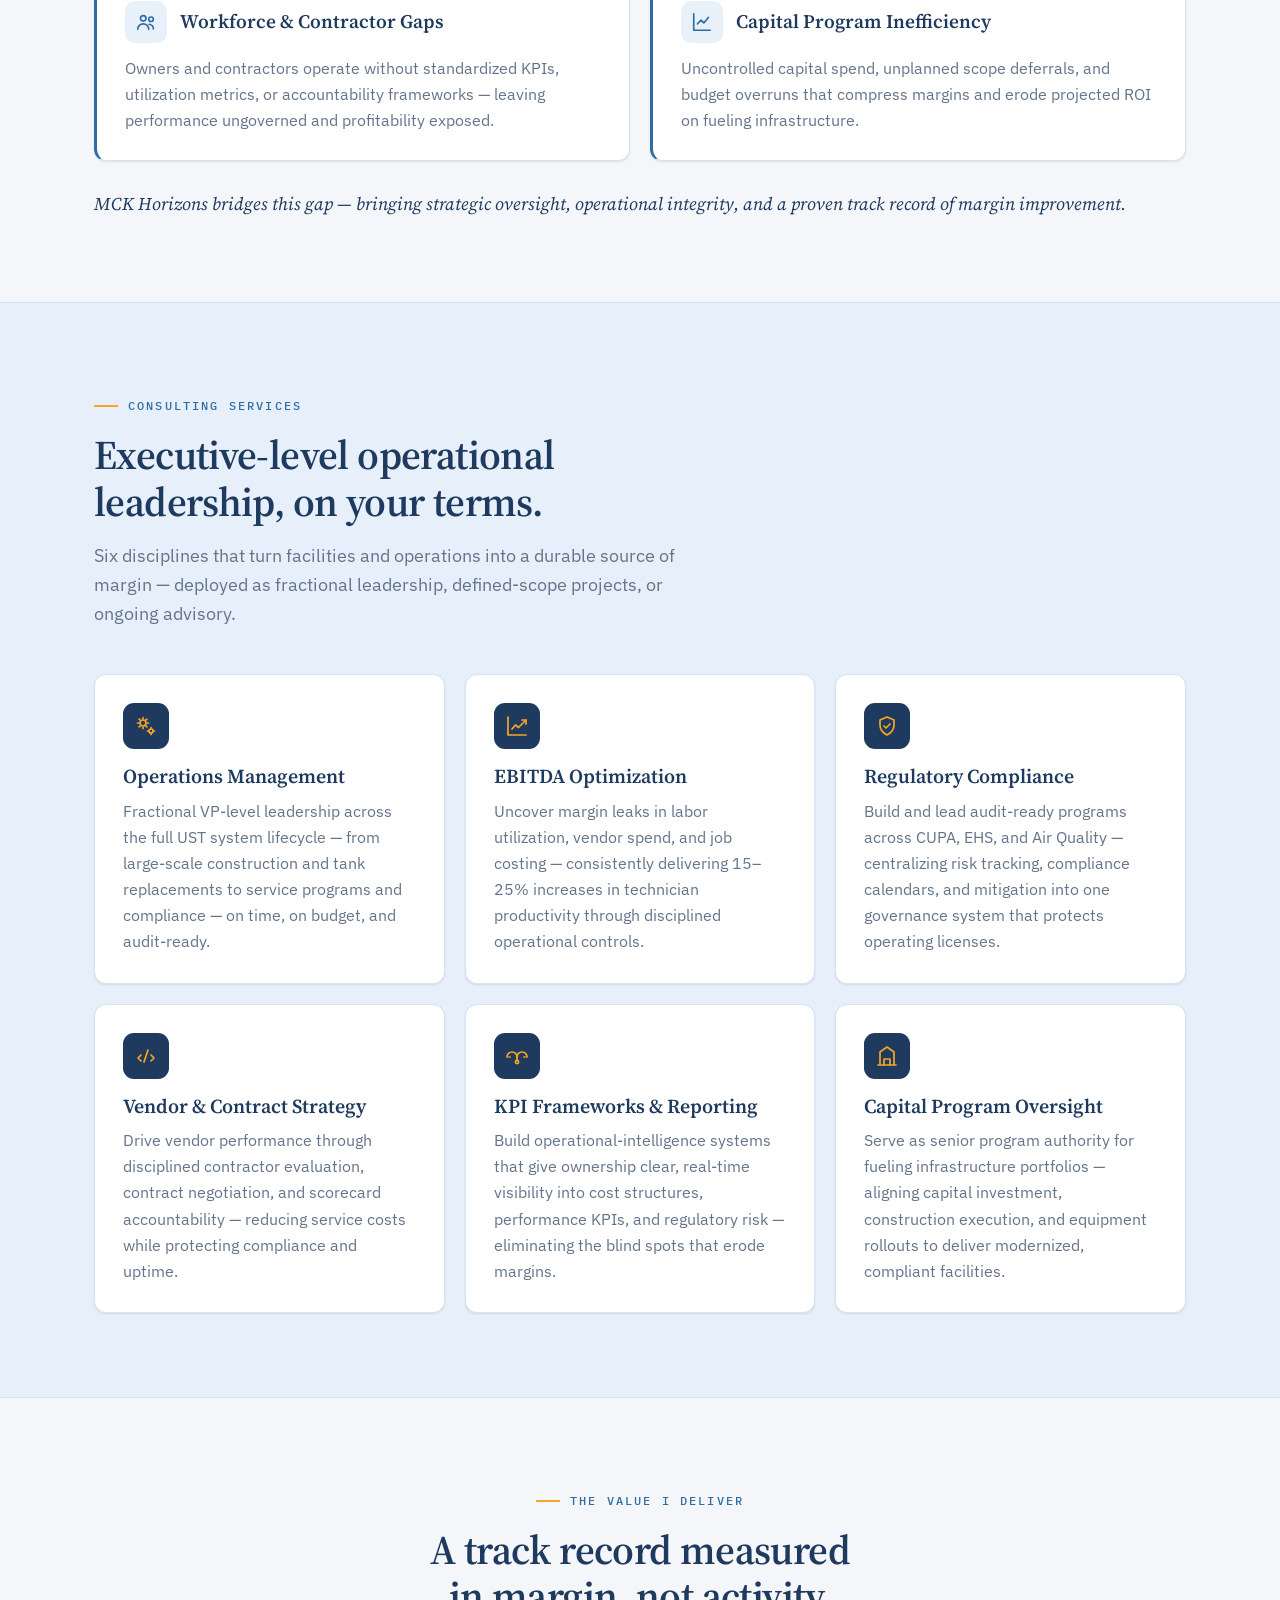
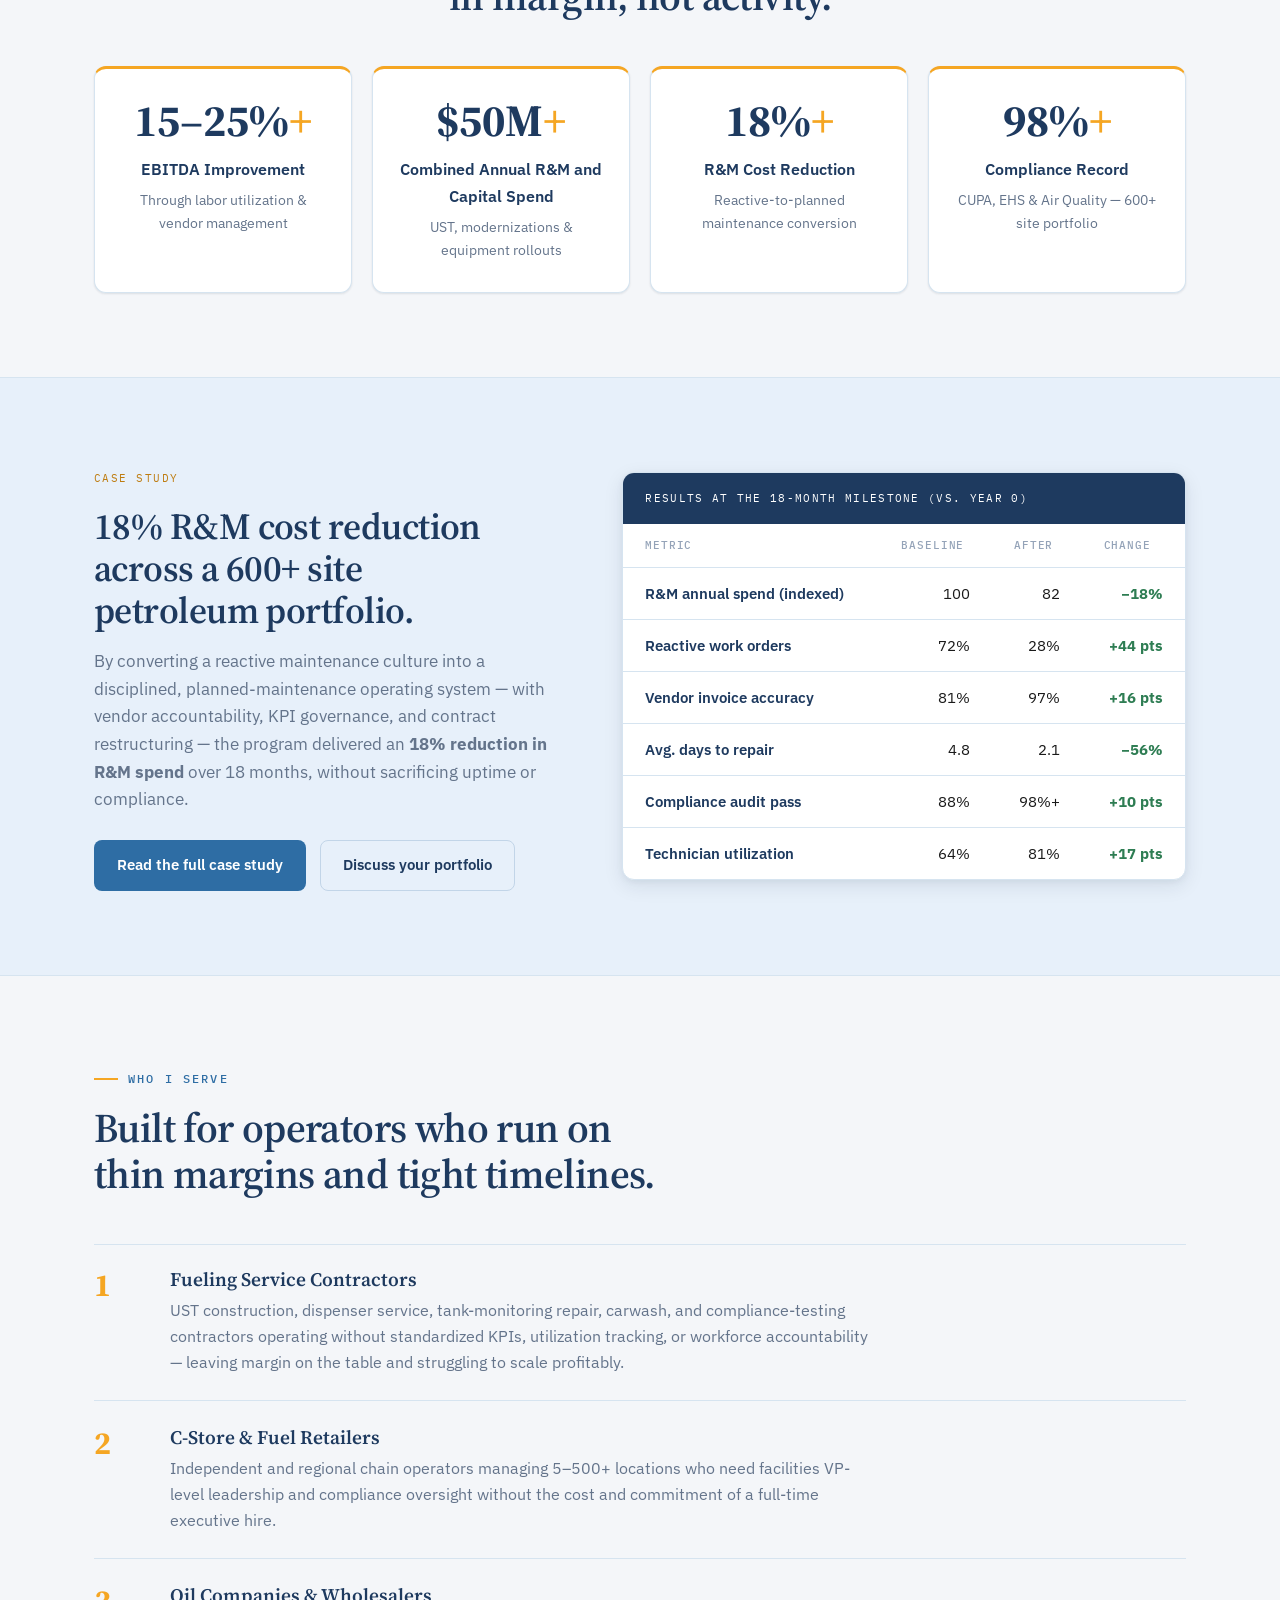
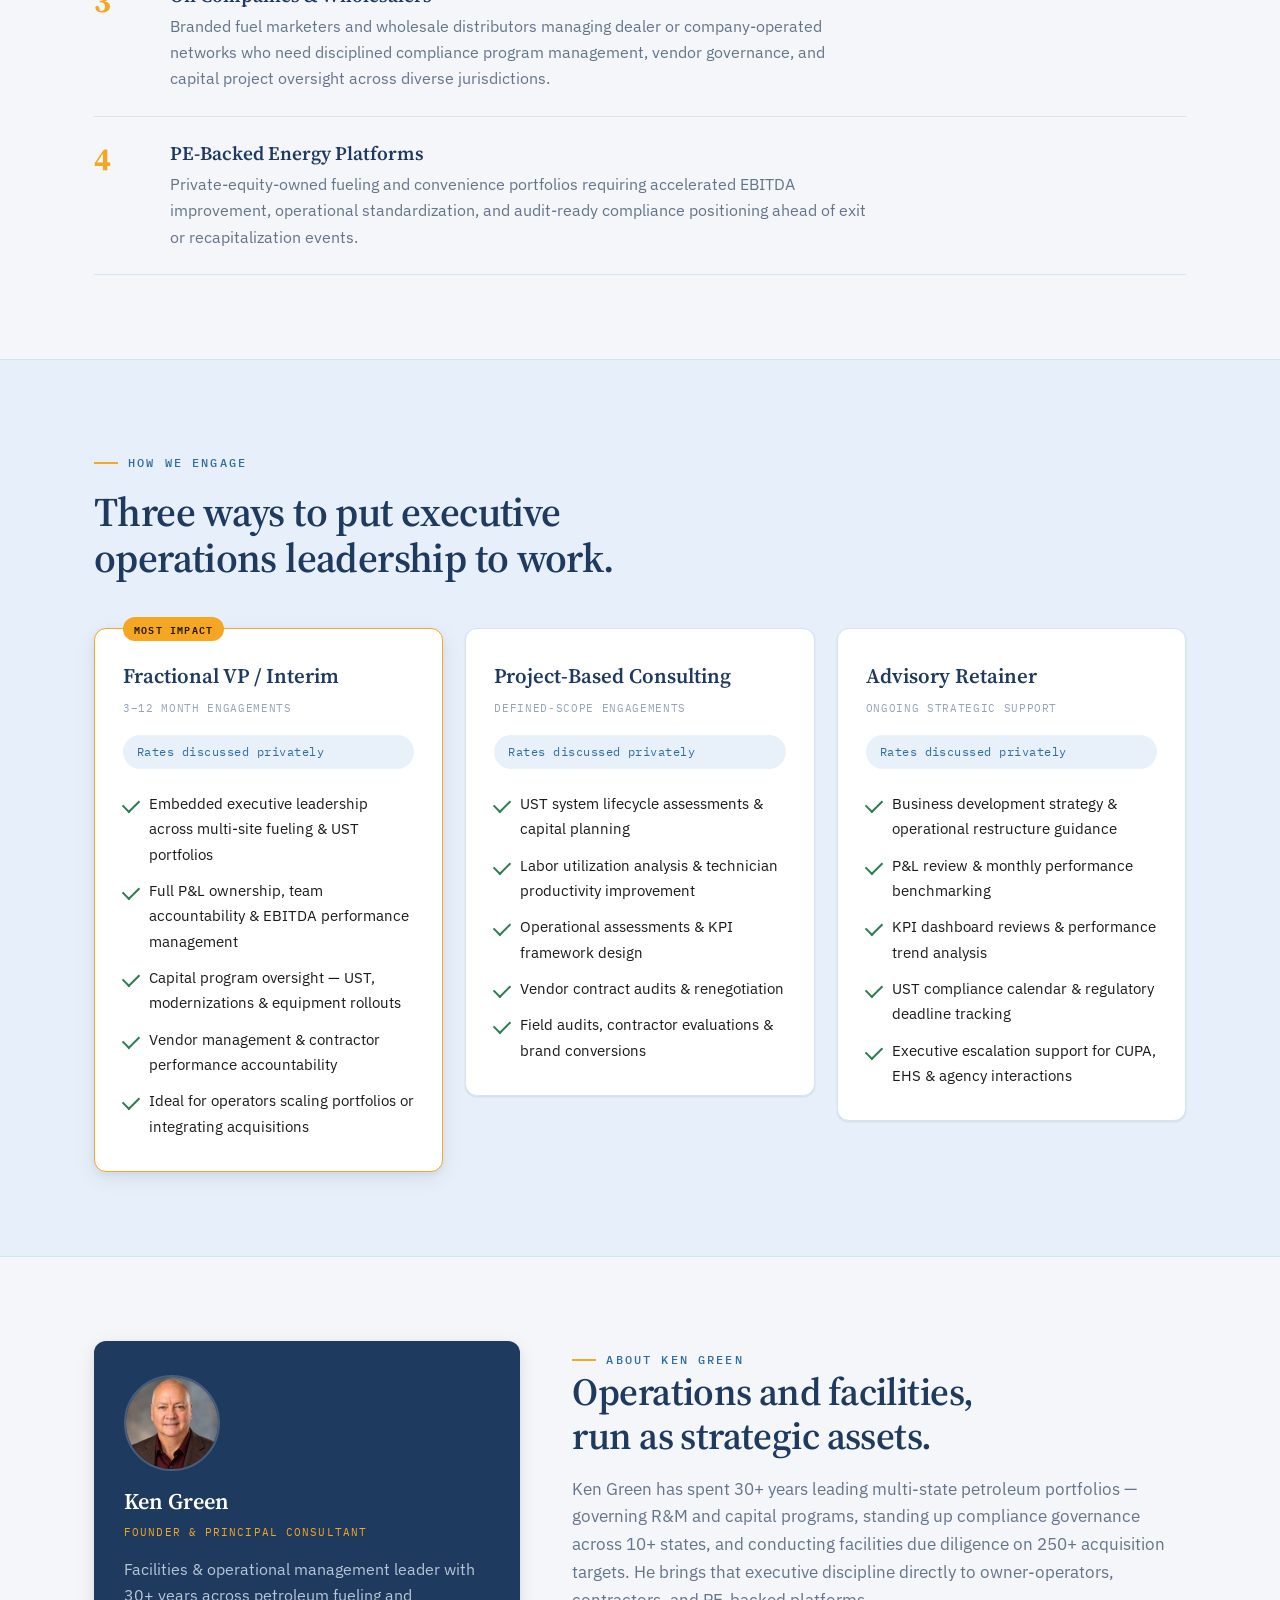
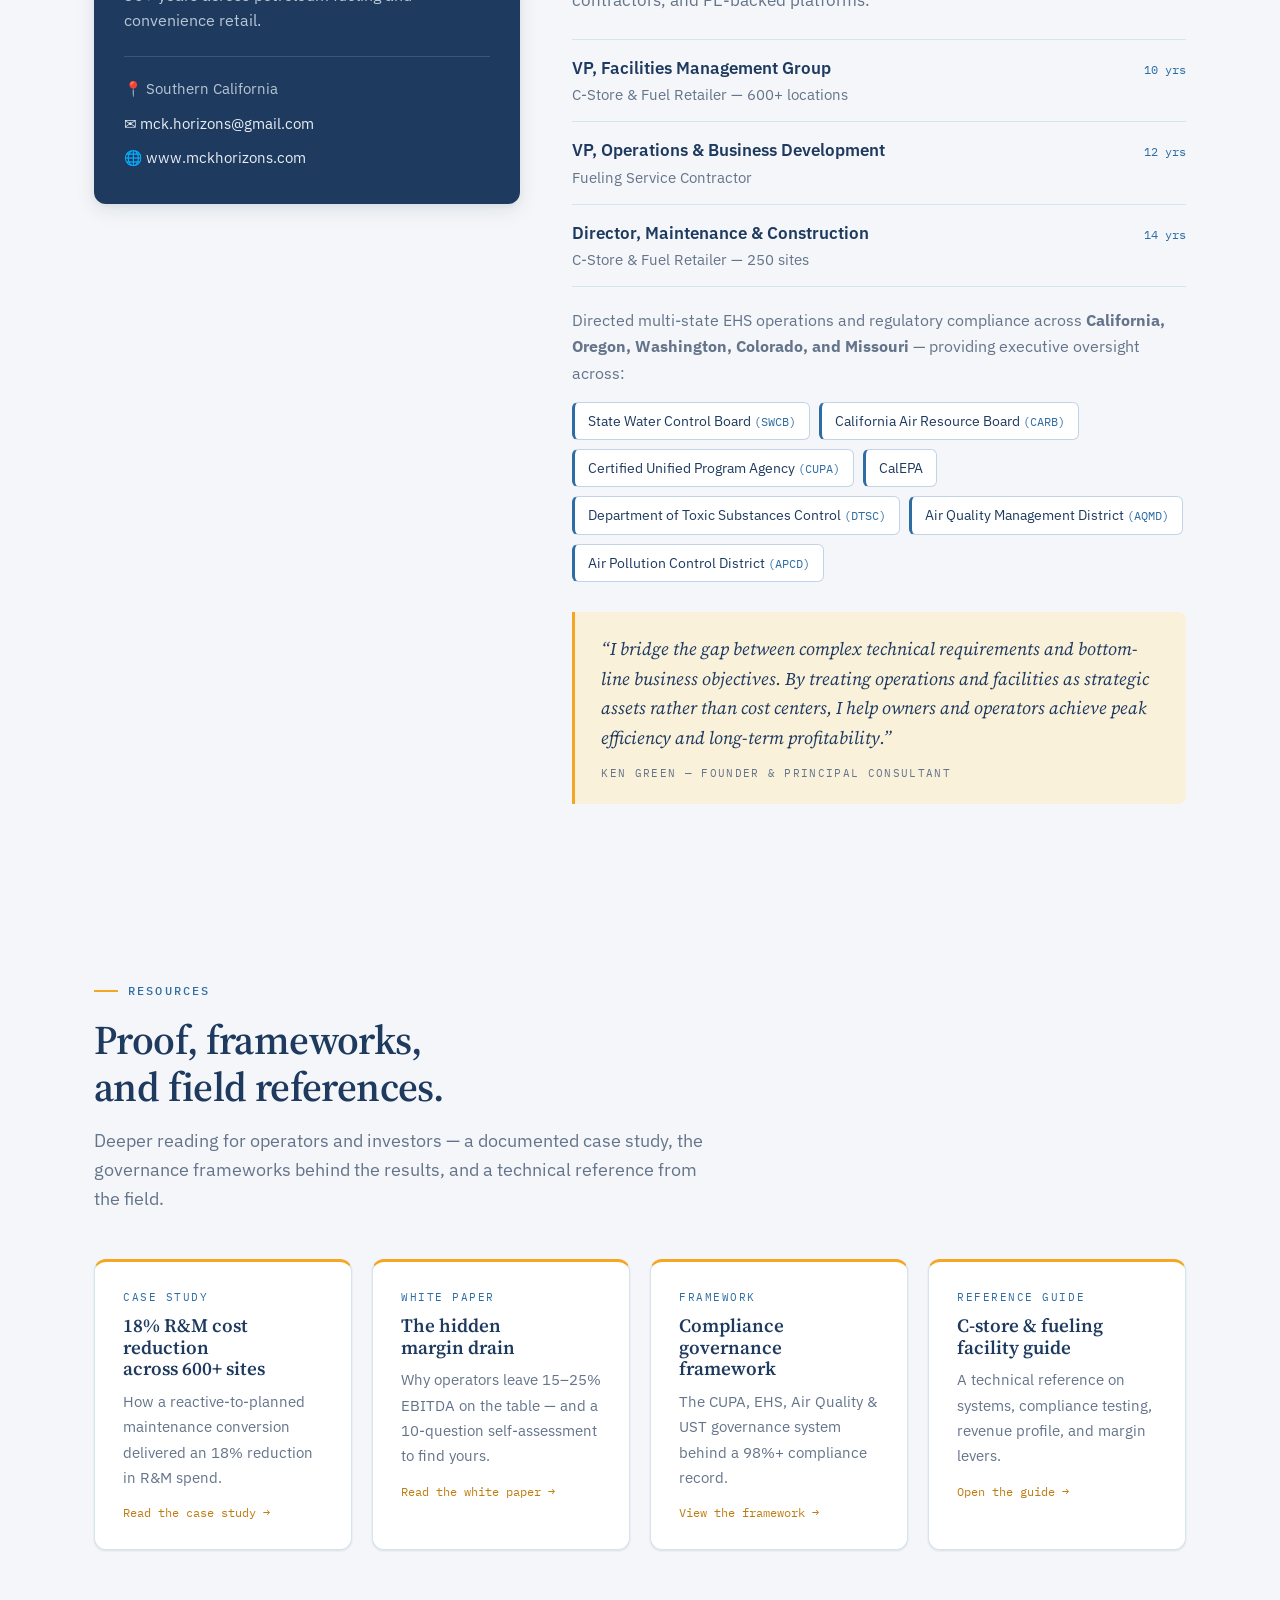
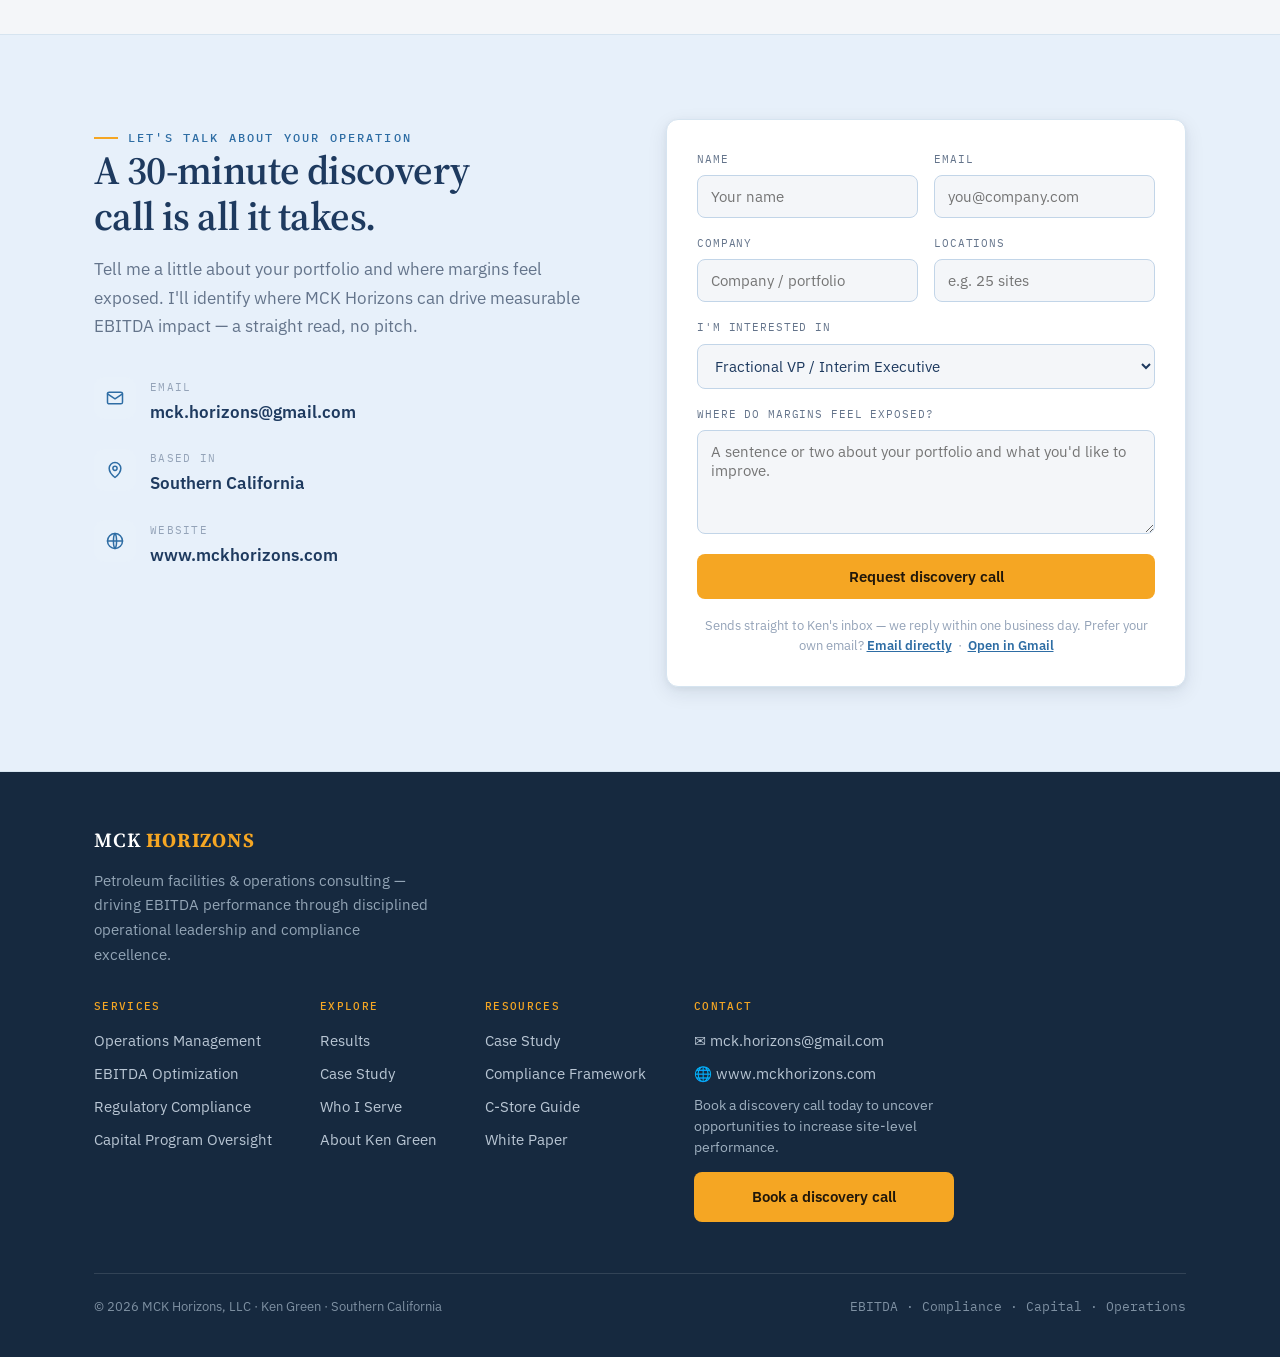
==== commit 0e8de413: "Label case study illustrative; state combined annual spend as $50M Co-Authored-By: Claude Sonnet 5.5" ====
--- a/index.html
+++ b/index.html
@@ -501,7 +501,7 @@
       <div class="hero-stats">
         <div class="st"><span class="k">30+</span><span class="v">Years in petroleum</span></div>
         <div class="st"><span class="k">600+</span><span class="v">Locations managed</span></div>
-        <div class="st"><span class="k">$50M+</span><span class="v">Combined R&amp;M and capital programs</span></div>
+        <div class="st"><span class="k">$50M</span><span class="v">Combined annual R&amp;M and capital spend</span></div>
         <div class="st"><span class="k">15–25%+</span><span class="v">EBITDA improvement</span></div>
       </div>
     </div>
@@ -601,7 +601,7 @@
       </div>
       <div class="metrics">
         <div class="metric"><div class="k">15–25%<span style="color:var(--gold)">+</span></div><div class="lbl">EBITDA Improvement</div><div class="sub">Through labor utilization &amp; vendor management</div></div>
-        <div class="metric"><div class="k">$50M<span style="color:var(--gold)">+</span></div><div class="lbl">Combined Annual R&amp;M and Capital Programs</div><div class="sub">UST, modernizations &amp; equipment rollouts</div></div>
+        <div class="metric"><div class="k">$50M<span style="color:var(--gold)">+</span></div><div class="lbl">Combined Annual R&amp;M and Capital Spend</div><div class="sub">UST, modernizations &amp; equipment rollouts</div></div>
         <div class="metric"><div class="k">18%<span style="color:var(--gold)">+</span></div><div class="lbl">R&amp;M Cost Reduction</div><div class="sub">Reactive-to-planned maintenance conversion</div></div>
         <div class="metric"><div class="k">98%<span style="color:var(--gold)">+</span></div><div class="lbl">Compliance Record</div><div class="sub">CUPA, EHS &amp; Air Quality — 600+ site portfolio</div></div>
       </div>
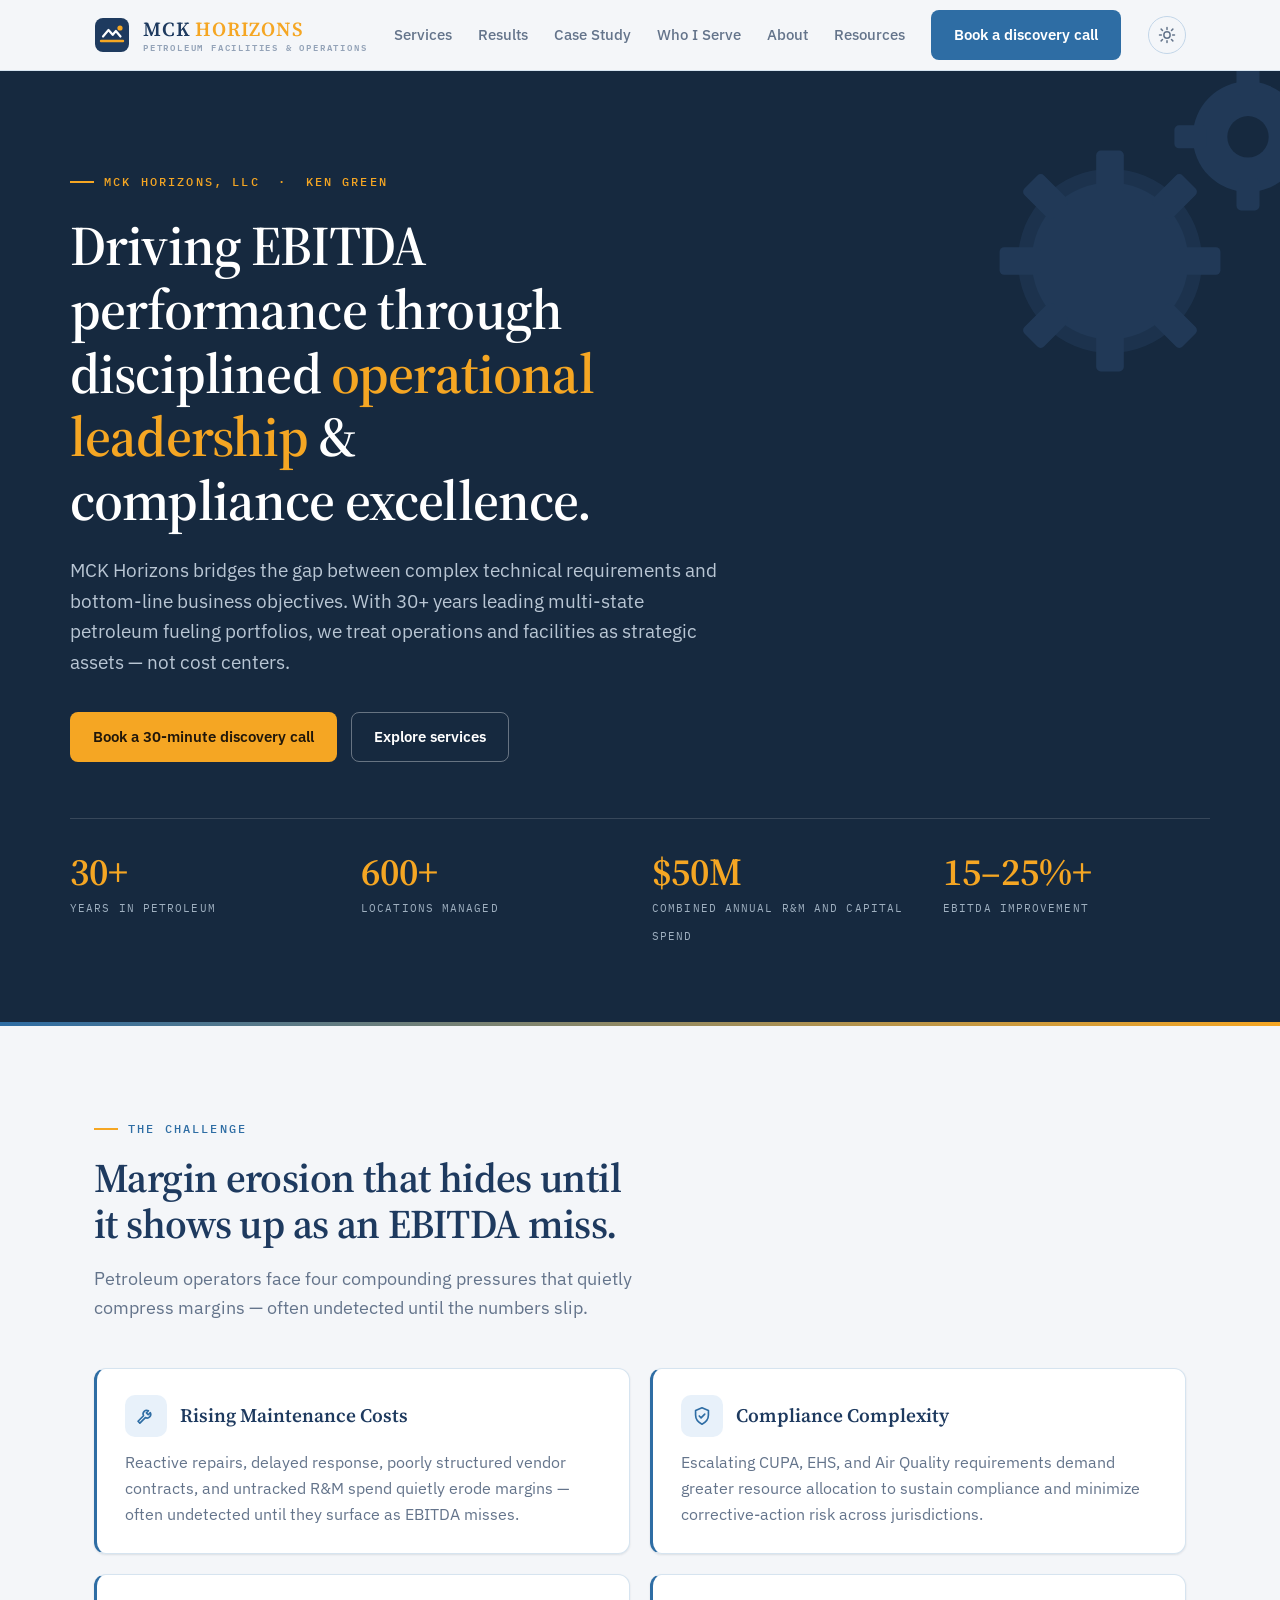
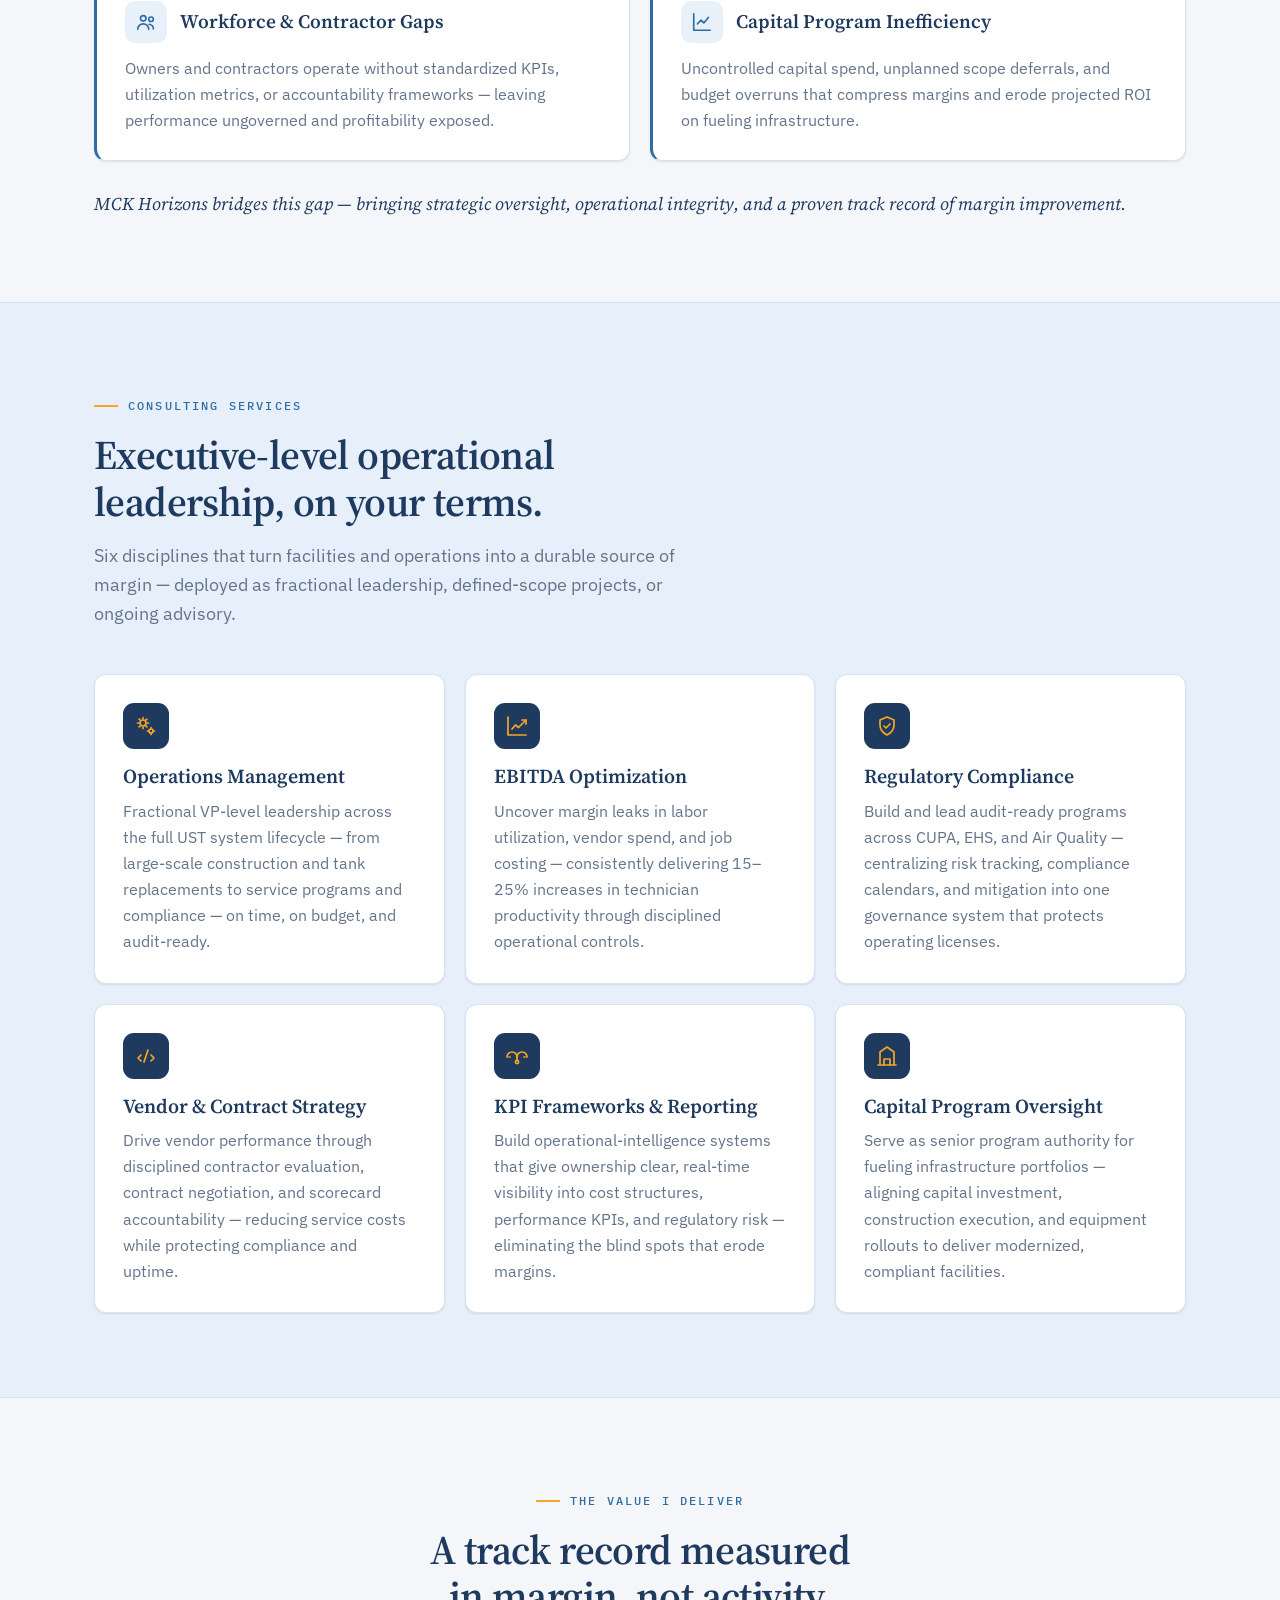
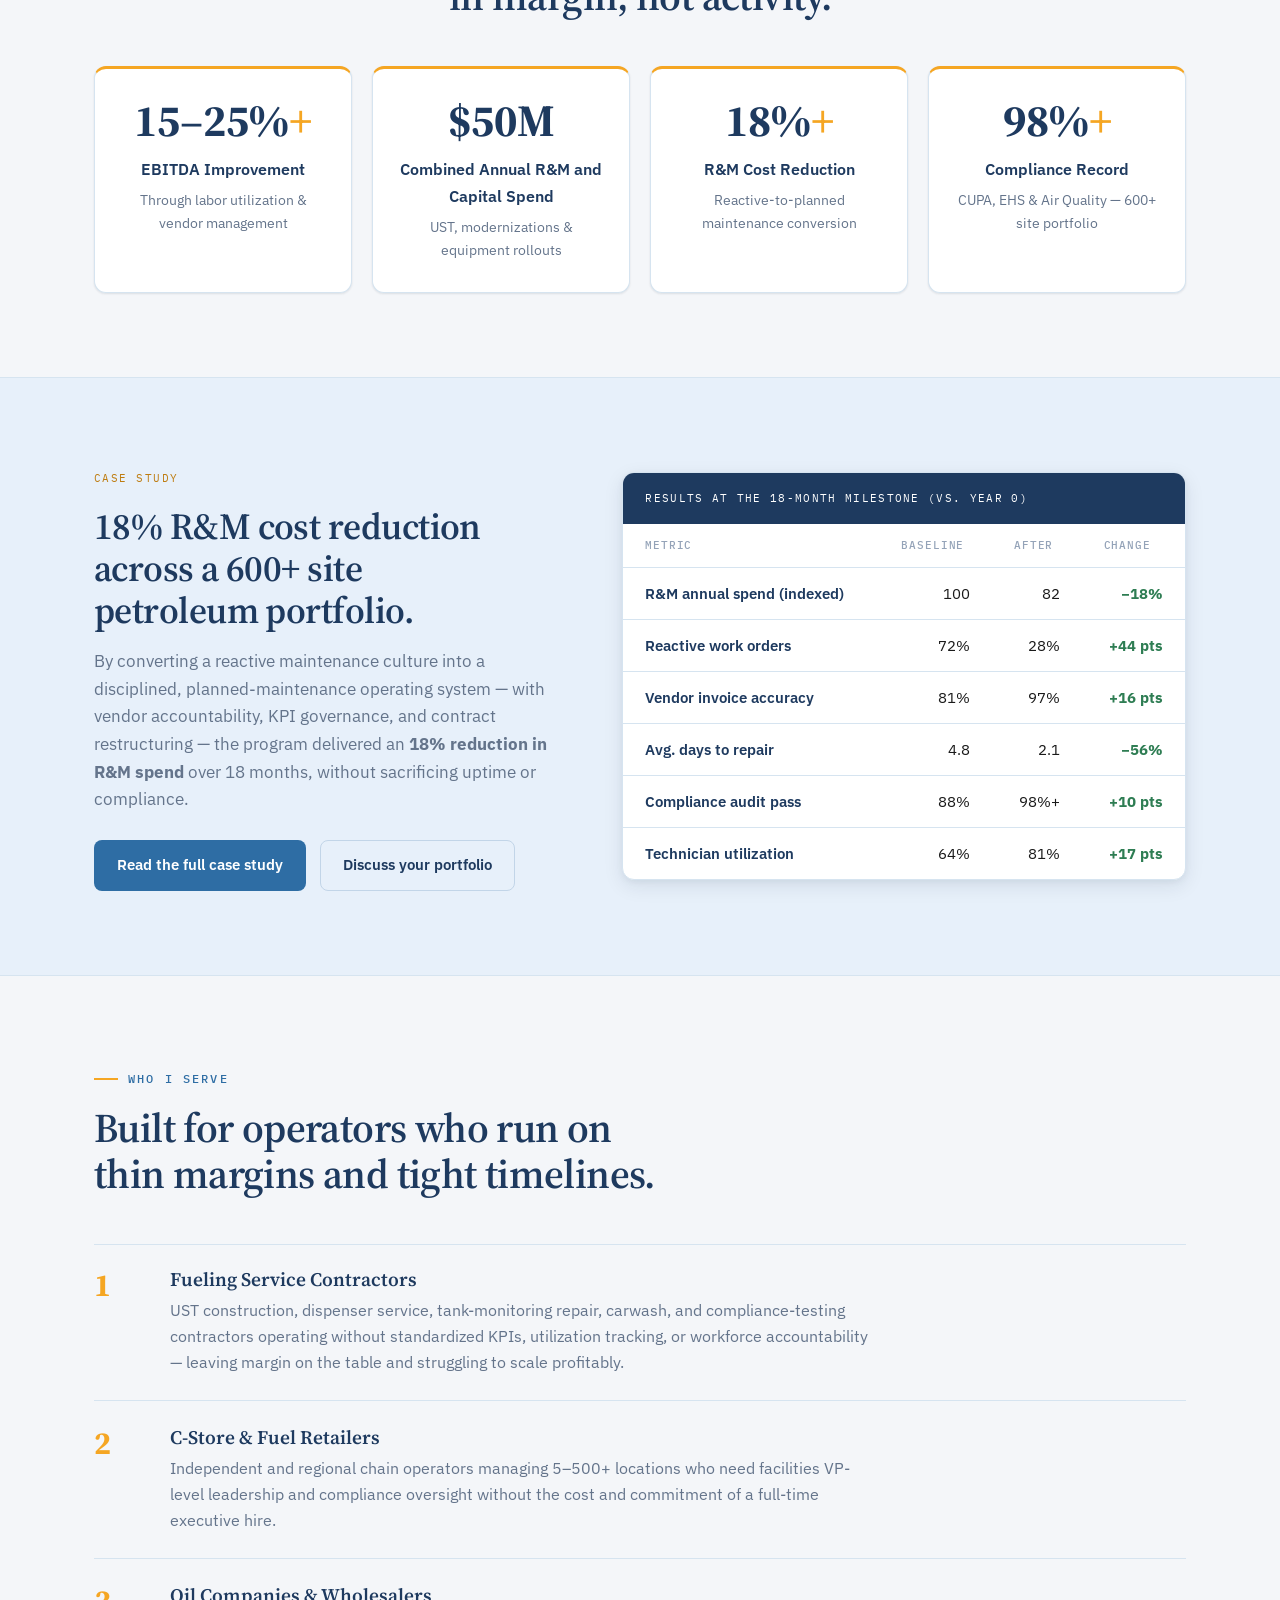
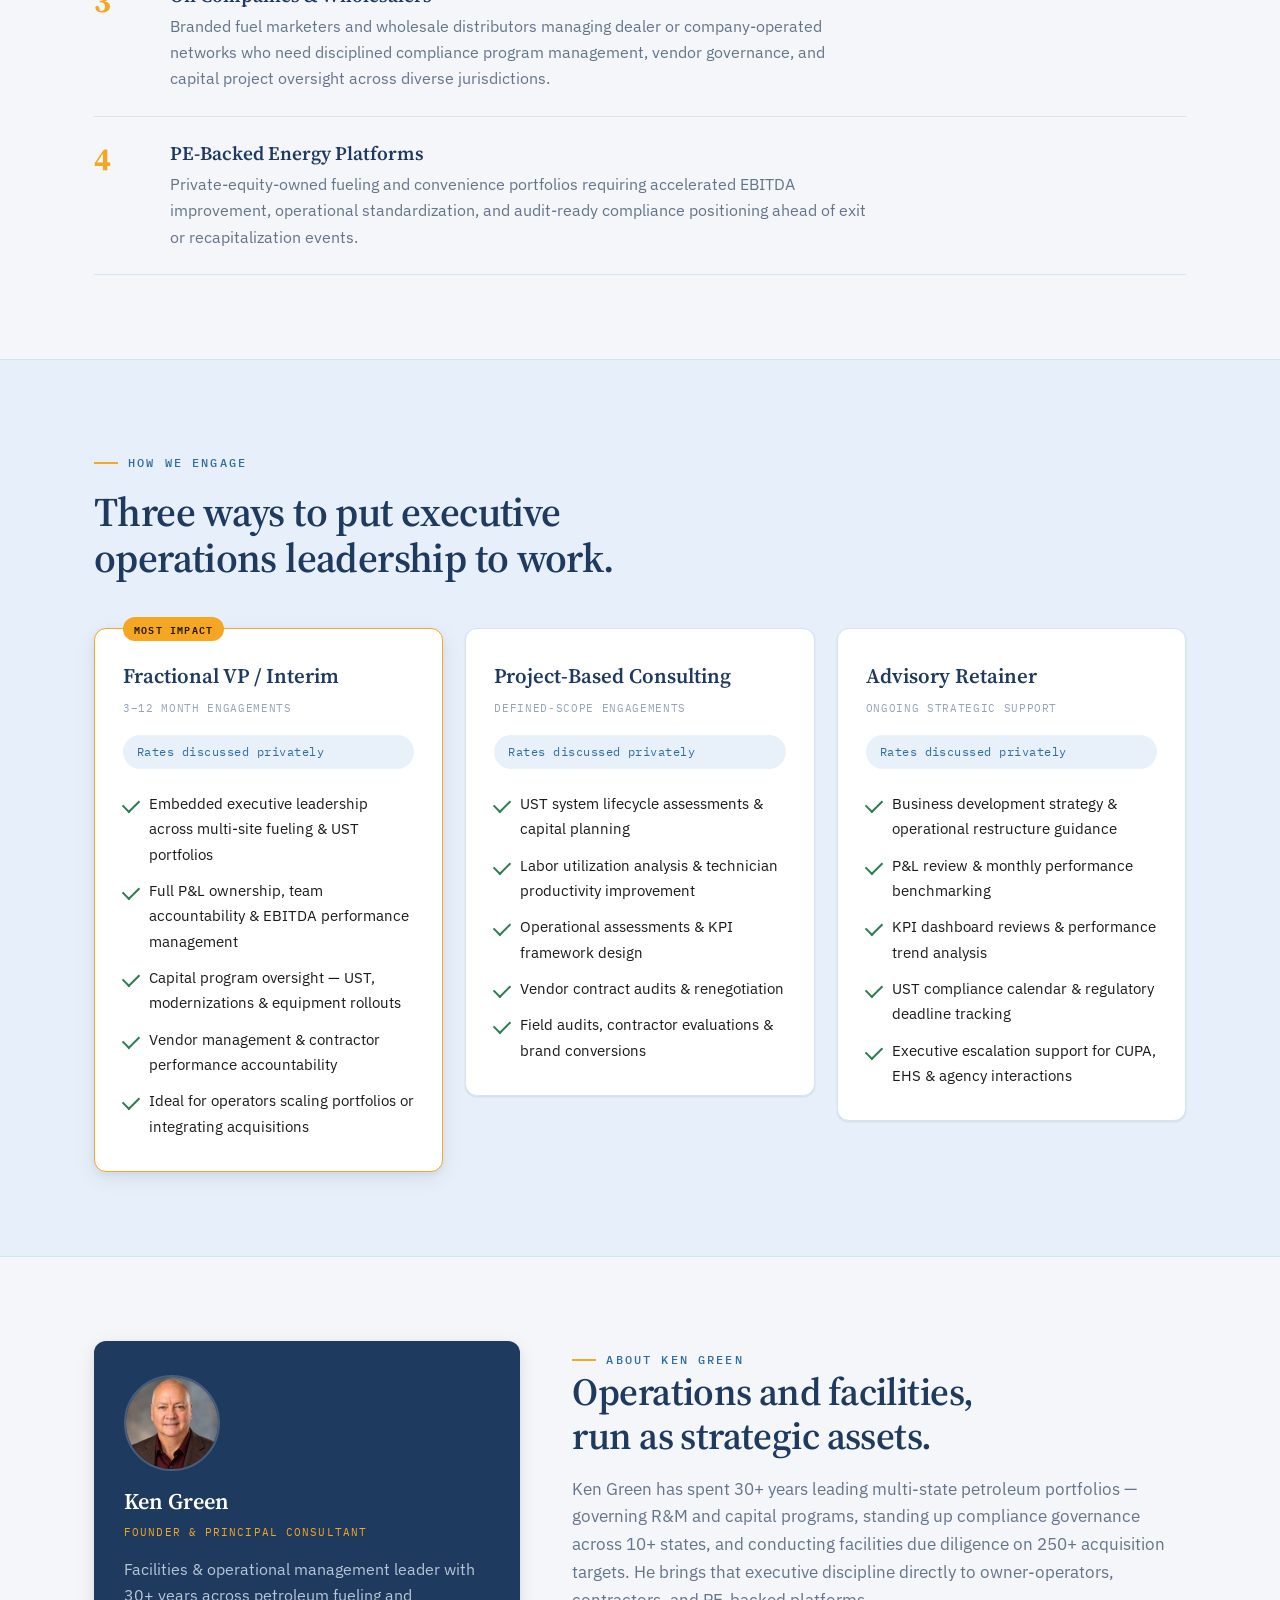
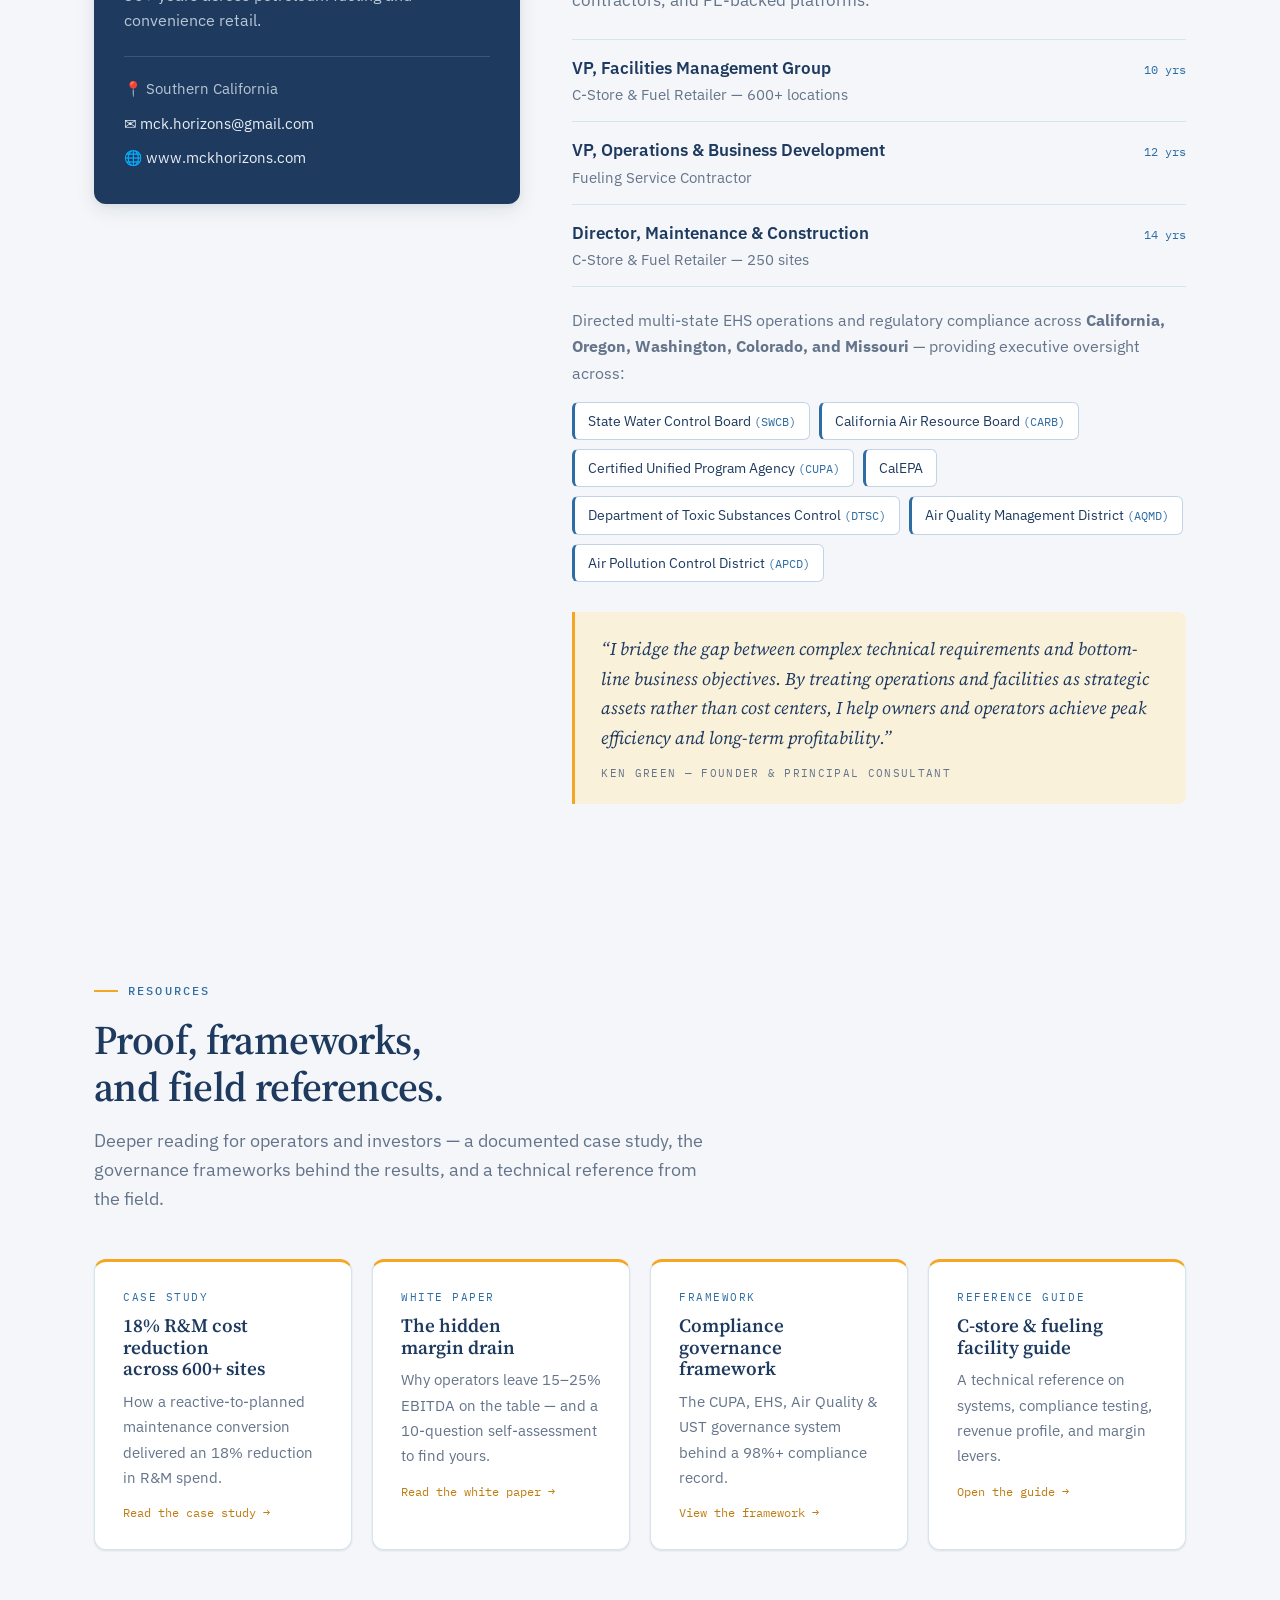
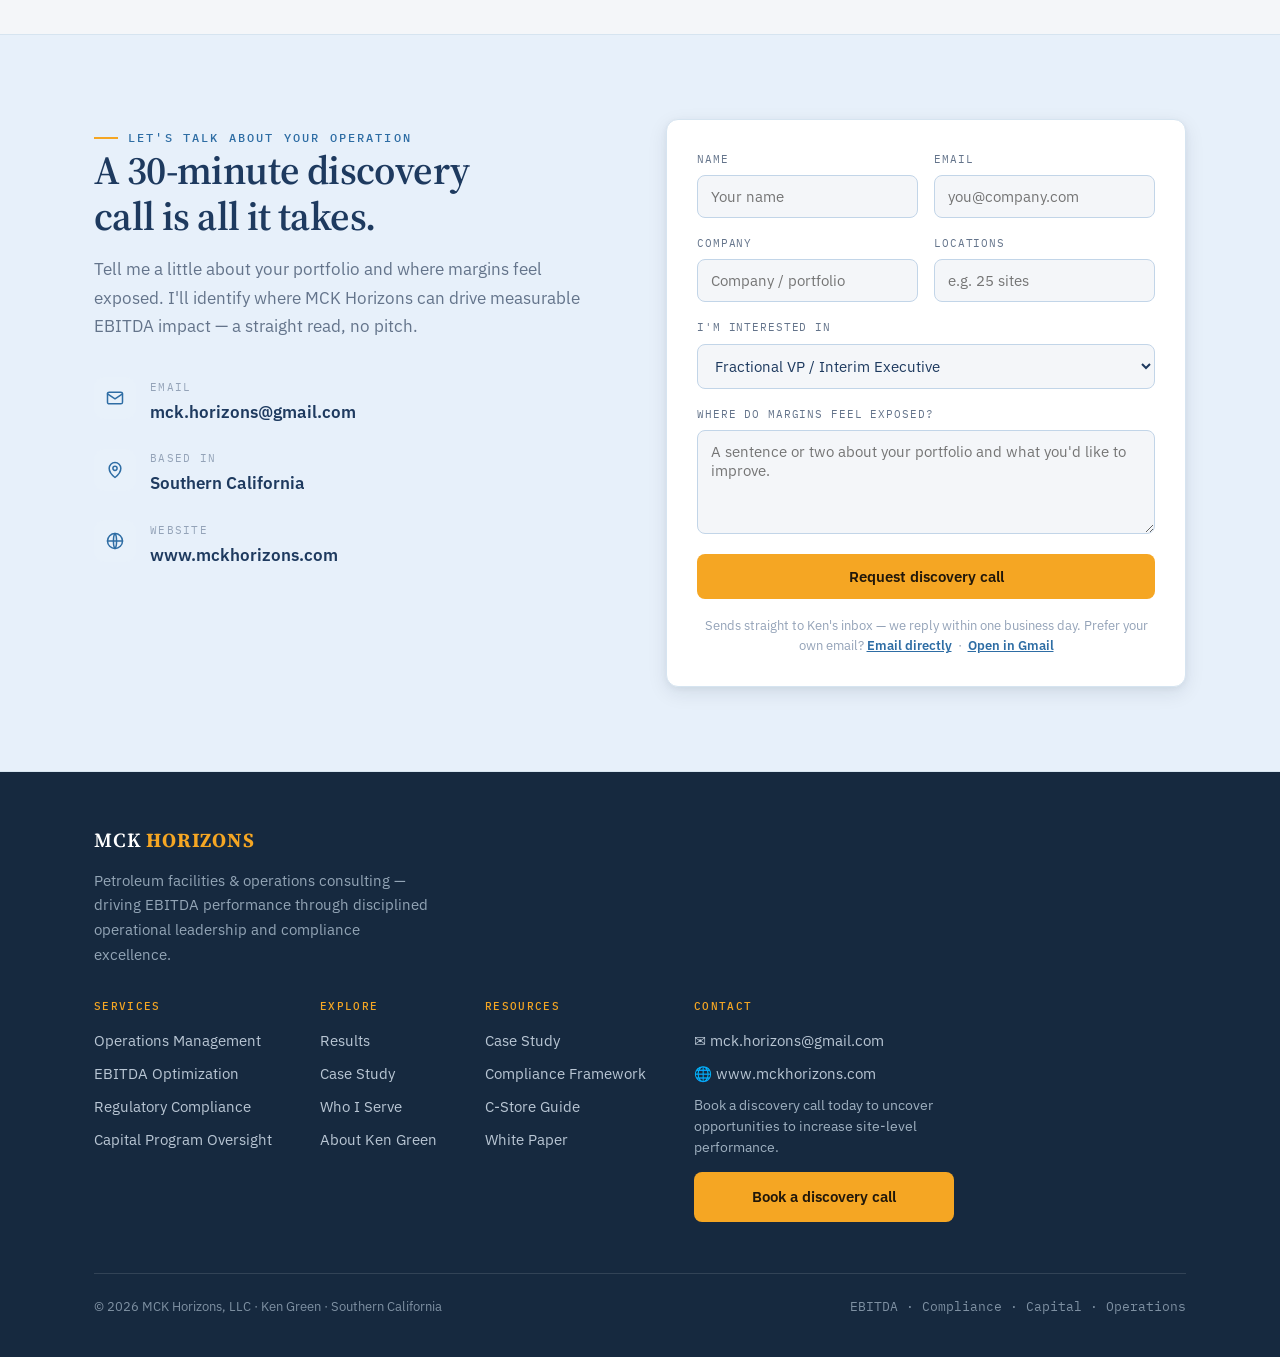
==== commit f311e670: "Remove plus sign from $50M metric Co-Authored-By: Claude Sonnet 5.5 <noreply@anthropic.com> Claude-S" ====
--- a/index.html
+++ b/index.html
@@ -601,7 +601,7 @@
       </div>
       <div class="metrics">
         <div class="metric"><div class="k">15–25%<span style="color:var(--gold)">+</span></div><div class="lbl">EBITDA Improvement</div><div class="sub">Through labor utilization &amp; vendor management</div></div>
-        <div class="metric"><div class="k">$50M<span style="color:var(--gold)">+</span></div><div class="lbl">Combined Annual R&amp;M and Capital Spend</div><div class="sub">UST, modernizations &amp; equipment rollouts</div></div>
+        <div class="metric"><div class="k">$50M</div><div class="lbl">Combined Annual R&amp;M and Capital Spend</div><div class="sub">UST, modernizations &amp; equipment rollouts</div></div>
         <div class="metric"><div class="k">18%<span style="color:var(--gold)">+</span></div><div class="lbl">R&amp;M Cost Reduction</div><div class="sub">Reactive-to-planned maintenance conversion</div></div>
         <div class="metric"><div class="k">98%<span style="color:var(--gold)">+</span></div><div class="lbl">Compliance Record</div><div class="sub">CUPA, EHS &amp; Air Quality — 600+ site portfolio</div></div>
       </div>
